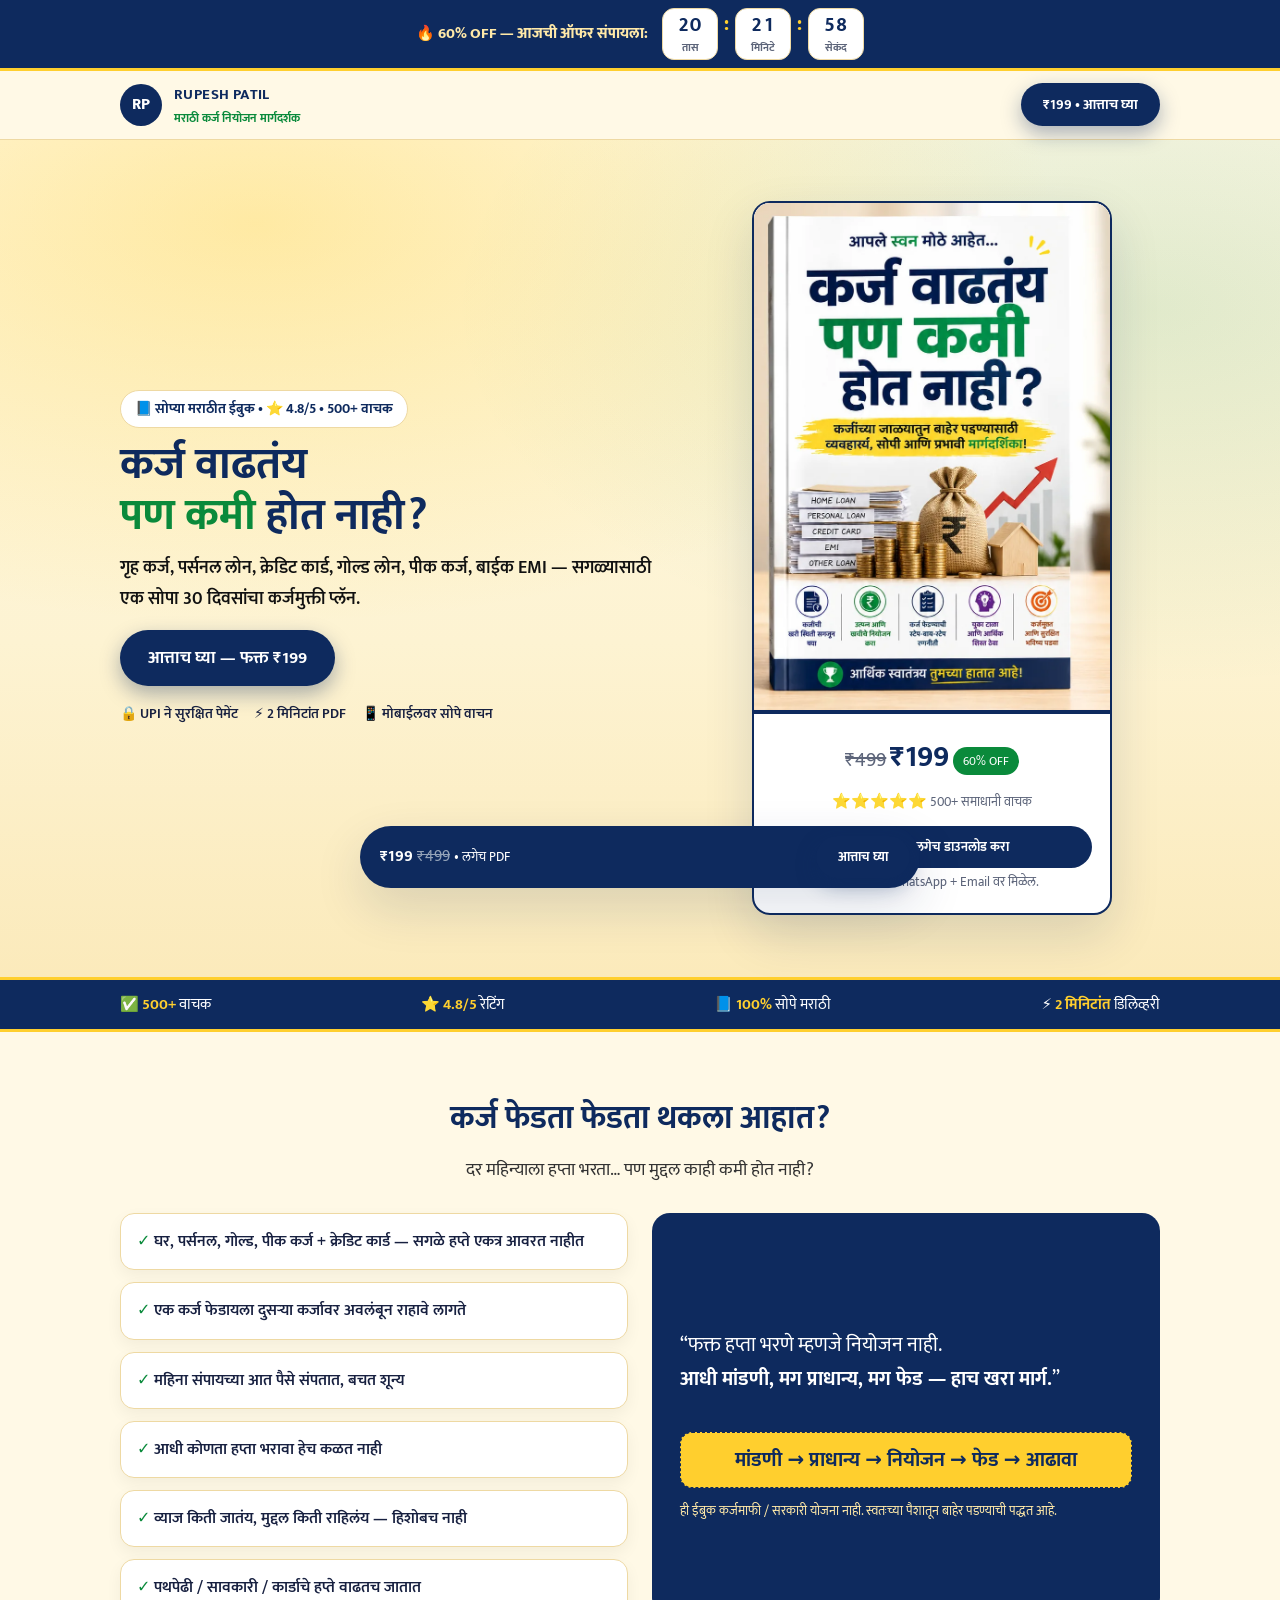
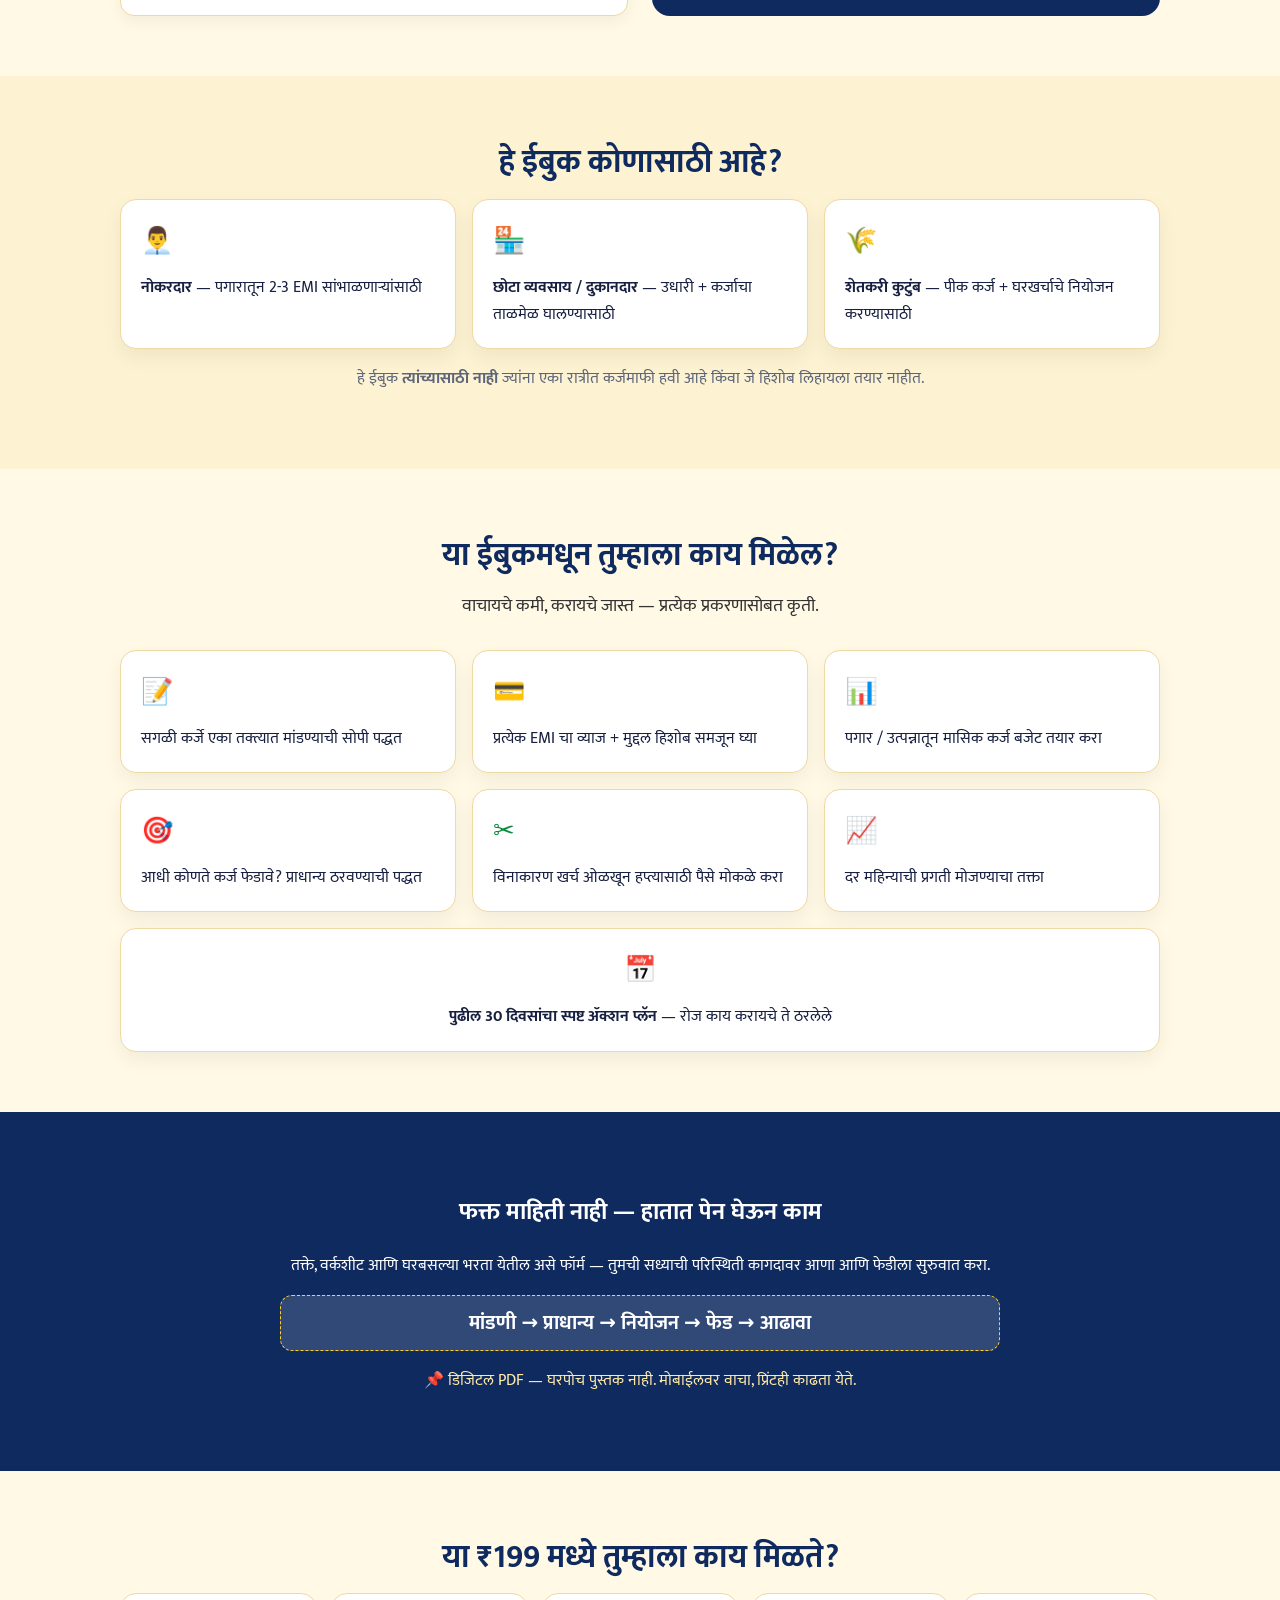
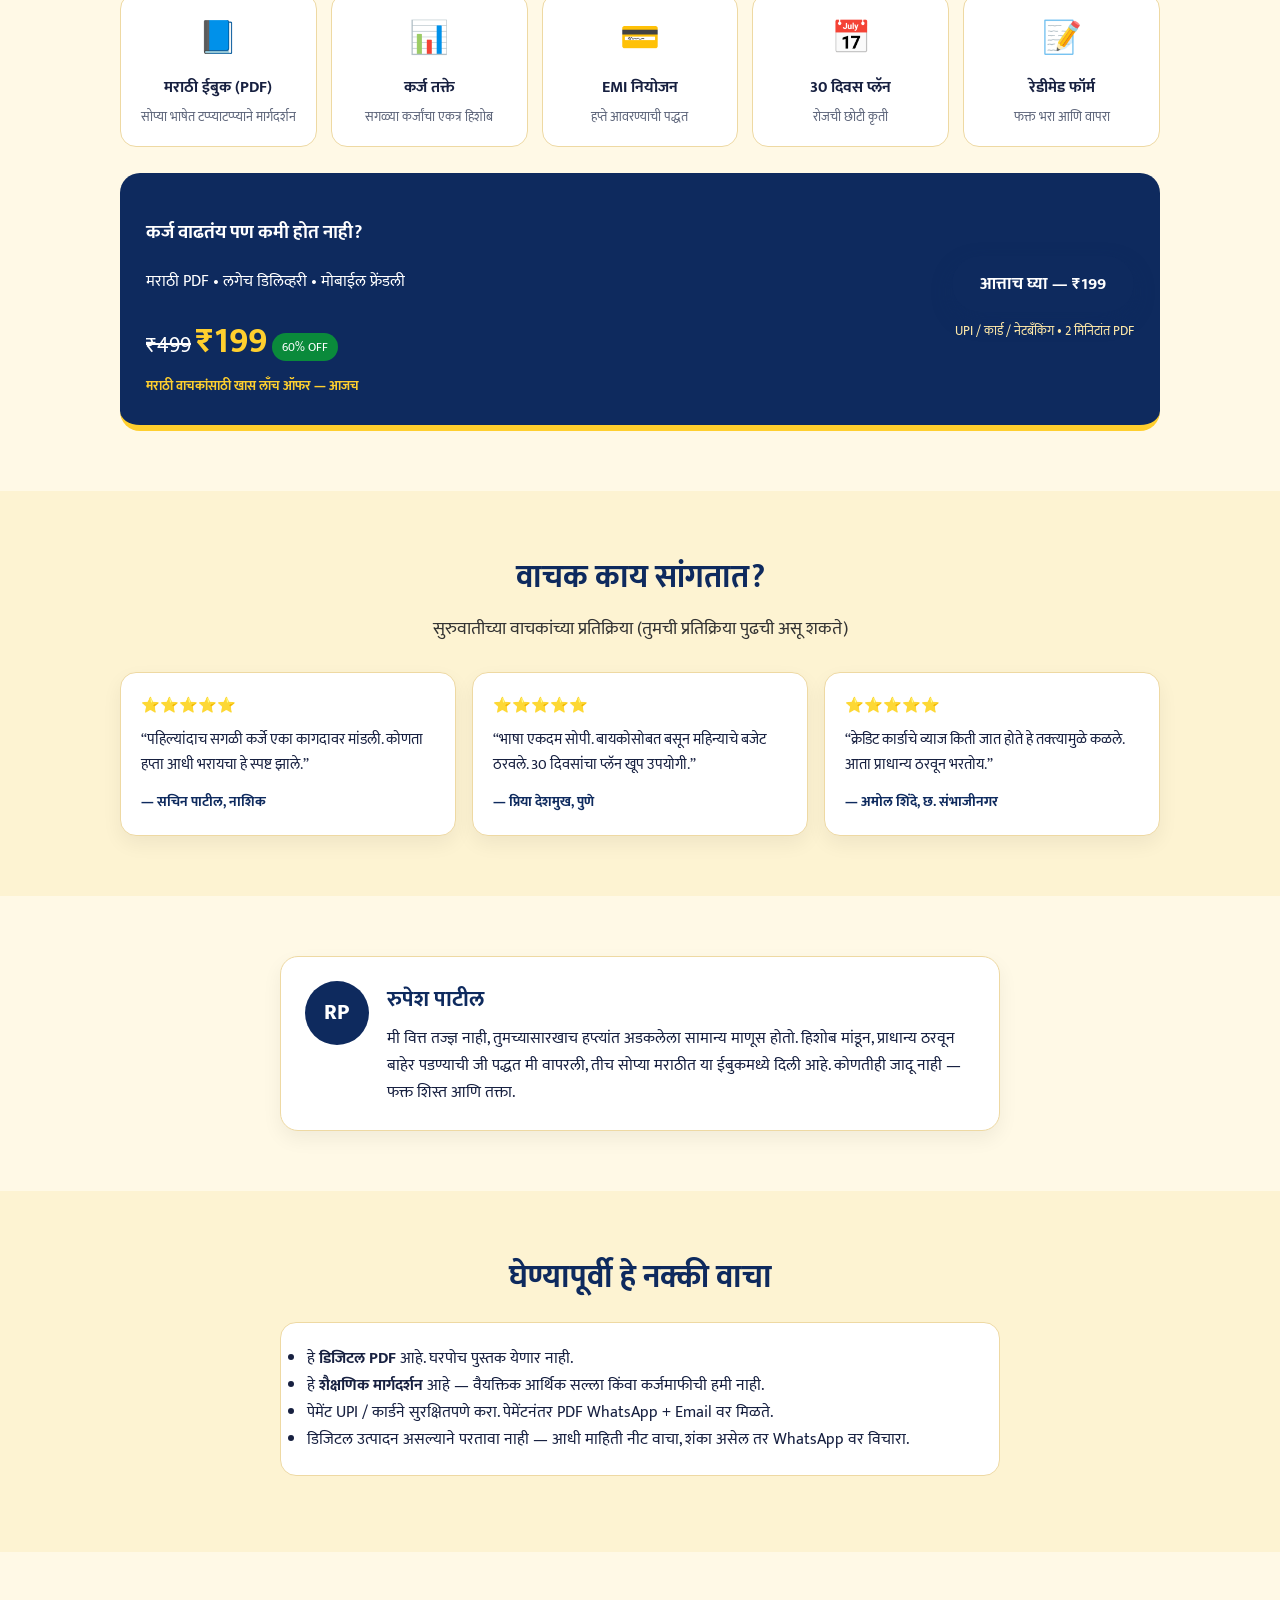
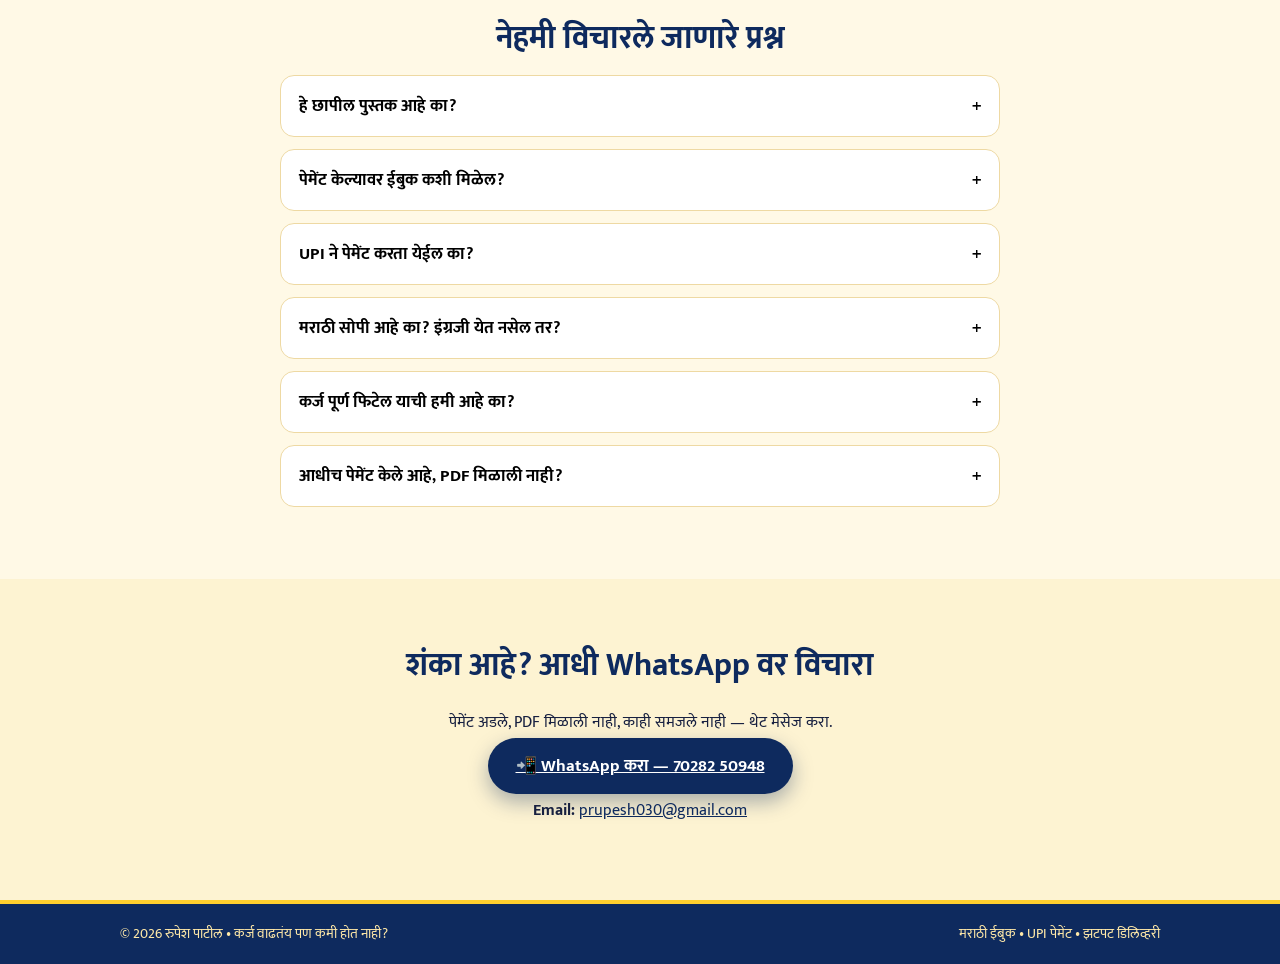
==== loan/index.html @ 29856080 "initial" ====
<!DOCTYPE html>
<html lang="mr">
<head>
  <meta charset="UTF-8" />
  <meta name="viewport" content="width=device-width, initial-scale=1.0" />
  <title>कर्ज वाढतंय पण कमी होत नाही? | मराठी ईबुक ₹199 - रुपेश पाटील</title>
  <meta name="description" content="महाराष्ट्रासाठी सोप्या मराठीत कर्ज नियोजन ईबुक. गृह कर्ज, पर्सनल लोन, क्रेडिट कार्ड, गोल्ड लोन, EMI साठी 30 दिवसांचा ॲक्शन प्लॅन. ₹199 • UPI पेमेंट • 2 मिनिटांत PDF." />
  <meta property="og:title" content="कर्ज वाढतंय पण कमी होत नाही? | मराठी ईबुक ₹199" />
  <meta property="og:description" content="सोपी मराठी मार्गदर्शिका + worksheets + 30 दिवसांचा प्लॅन. UPI ने घ्या, PDF लगेच मिळवा." />
  <meta property="og:type" content="website" />
  <meta property="og:image" content="./book.webp" />
  <link rel="preconnect" href="https://fonts.googleapis.com" />
  <link rel="preconnect" href="https://fonts.gstatic.com" crossorigin />
  <link href="https://fonts.googleapis.com/css2?family=Mukta:wght@400;500;600;700;800&family=Poppins:wght@400;500;600;700&display=swap" rel="stylesheet" />
  <link rel="stylesheet" href="./styles.css" />
</head>
<body>
  <!-- Offer countdown bar -->
  <div class="offer-bar">
    <div class="container offer-bar-inner">
      <span class="offer-text">🔥 60% OFF — आजची ऑफर संपायला:</span>
      <div class="cd" role="timer" aria-live="off" aria-label="ऑफर संपायला बाकी वेळ">
        <div class="cd-box"><strong id="cdH">--</strong><small>तास</small></div>
        <span class="cd-sep">:</span>
        <div class="cd-box"><strong id="cdM">--</strong><small>मिनिटे</small></div>
        <span class="cd-sep">:</span>
        <div class="cd-box"><strong id="cdS">--</strong><small>सेकंद</small></div>
      </div>
    </div>
  </div>

  <!-- Top bar -->
  <div class="topbar">
    <div class="container topbar-inner">
      <div class="brand">
        <span class="avatar">RP</span>
        <div>
          <strong>RUPESH PATIL</strong>
          <small>मराठी कर्ज नियोजन मार्गदर्शक</small>
        </div>
      </div>
      <button class="btn btn-sm btn-gold" data-buy>₹199 • आत्ताच घ्या</button>
    </div>
  </div>

  <!-- Hero -->
  <header class="hero">
    <div class="hero-bg"></div>
    <div class="container hero-grid">
      <div class="hero-copy">
        <span class="pill">📘 सोप्या मराठीत ईबुक • ⭐ 4.8/5 • 500+ वाचक</span>
        <h1>कर्ज वाढतंय<br /><span class="green">पण कमी</span> होत नाही?</h1>
        <p class="lead">गृह कर्ज, पर्सनल लोन, क्रेडिट कार्ड, गोल्ड लोन, पीक कर्ज, बाईक EMI — सगळ्यासाठी एक सोपा 30 दिवसांचा कर्जमुक्ती प्लॅन.</p>
        <div class="hero-cta">
          <button class="btn btn-gold btn-lg" data-buy>आत्ताच घ्या — फक्त ₹199</button>
        </div>
        <div class="trust">
          <span>🔒 UPI ने सुरक्षित पेमेंट</span>
          <span>⚡ 2 मिनिटांत PDF</span>
          <span>📱 मोबाईलवर सोपे वाचन</span>
        </div>
      </div>
      <div class="hero-card">
        <div class="ebook-cover">
          <img src="./book.webp" onerror="this.onerror=null;this.src='./book.png'" alt="कर्ज वाढतंय पण कमी होत नाही? - मराठी ईबुक" width="770" height="1095" fetchpriority="high" />
        </div>
        <div class="hero-card-foot">
          <div class="mini-price"><s>₹499</s> <strong>₹199</strong> <span class="off">60% OFF</span></div>
          <div class="stars">⭐⭐⭐⭐⭐ <small>500+ समाधानी वाचक</small></div>
          <button class="btn btn-dark btn-block" data-buy>UPI ने घ्या • लगेच डाउनलोड करा</button>
          <small>पेमेंटनंतर PDF WhatsApp + Email वर मिळेल.</small>
        </div>
      </div>
    </div>
  </header>

  <!-- Proof strip -->
  <div class="proof-strip">
    <div class="container proof-inner">
      <span>✅ <strong>500+</strong> वाचक</span>
      <span>⭐ <strong>4.8/5</strong> रेटिंग</span>
      <span>📘 <strong>100%</strong> सोपे मराठी</span>
      <span>⚡ <strong>2 मिनिटांत</strong> डिलिव्हरी</span>
    </div>
  </div>

  <!-- Pain -->
  <section class="section" id="problems">
    <div class="container">
      <h2 class="sec-title">कर्ज फेडता फेडता थकला आहात?</h2>
      <p class="sec-sub">दर महिन्याला हप्ता भरता… पण मुद्दल काही कमी होत नाही?</p>
      <div class="grid-2">
        <ul class="check-list pain">
          <li>घर, पर्सनल, गोल्ड, पीक कर्ज + क्रेडिट कार्ड — सगळे हप्ते एकत्र आवरत नाहीत</li>
          <li>एक कर्ज फेडायला दुसऱ्या कर्जावर अवलंबून राहावे लागते</li>
          <li>महिना संपायच्या आत पैसे संपतात, बचत शून्य</li>
          <li>आधी कोणता हप्ता भरावा हेच कळत नाही</li>
          <li>व्याज किती जातंय, मुद्दल किती राहिलंय — हिशोबच नाही</li>
          <li>पथपेढी / सावकारी / कार्डाचे हप्ते वाढतच जातात</li>
        </ul>
        <div class="quote-card">
          <p>“फक्त हप्ता भरणे म्हणजे नियोजन नाही.<br /><strong>आधी मांडणी, मग प्राधान्य, मग फेड — हाच खरा मार्ग.</strong>”</p>
          <div class="flow">मांडणी → प्राधान्य → नियोजन → फेड → आढावा</div>
          <small class="quote-note">ही ईबुक कर्जमाफी / सरकारी योजना नाही. स्वतःच्या पैशातून बाहेर पडण्याची पद्धत आहे.</small>
        </div>
      </div>
    </div>
  </section>

  <!-- For whom -->
  <section class="section alt" id="whom">
    <div class="container">
      <h2 class="sec-title">हे ईबुक कोणासाठी आहे?</h2>
      <div class="cards">
        <div class="card">👨‍💼<p><strong>नोकरदार</strong> — पगारातून 2-3 EMI सांभाळणाऱ्यांसाठी</p></div>
        <div class="card">🏪<p><strong>छोटा व्यवसाय / दुकानदार</strong> — उधारी + कर्जाचा ताळमेळ घालण्यासाठी</p></div>
        <div class="card">🌾<p><strong>शेतकरी कुटुंब</strong> — पीक कर्ज + घरखर्चाचे नियोजन करण्यासाठी</p></div>
      </div>
      <p class="center muted" style="margin-top:16px">हे ईबुक <strong>त्यांच्यासाठी नाही</strong> ज्यांना एका रात्रीत कर्जमाफी हवी आहे किंवा जे हिशोब लिहायला तयार नाहीत.</p>
    </div>
  </section>

  <!-- Learn -->
  <section class="section" id="learn">
    <div class="container">
      <h2 class="sec-title">या ईबुकमधून तुम्हाला काय मिळेल?</h2>
      <p class="sec-sub">वाचायचे कमी, करायचे जास्त — प्रत्येक प्रकरणासोबत कृती.</p>
      <div class="cards">
        <div class="card">📝<p>सगळी कर्जे एका तक्त्यात मांडण्याची सोपी पद्धत</p></div>
        <div class="card">💳<p>प्रत्येक EMI चा व्याज + मुद्दल हिशोब समजून घ्या</p></div>
        <div class="card">📊<p>पगार / उत्पन्नातून मासिक कर्ज बजेट तयार करा</p></div>
        <div class="card">🎯<p>आधी कोणते कर्ज फेडावे? प्राधान्य ठरवण्याची पद्धत</p></div>
        <div class="card">✂️<p>विनाकारण खर्च ओळखून हप्त्यासाठी पैसे मोकळे करा</p></div>
        <div class="card">📈<p>दर महिन्याची प्रगती मोजण्याचा तक्ता</p></div>
        <div class="card wide">📅<p><strong>पुढील 30 दिवसांचा स्पष्ट ॲक्शन प्लॅन</strong> — रोज काय करायचे ते ठरलेले</p></div>
      </div>
    </div>
  </section>

  <!-- Practical -->
  <section class="section dark">
    <div class="container narrow center">
      <h2>फक्त माहिती नाही — हातात पेन घेऊन काम</h2>
      <p>तक्ते, वर्कशीट आणि घरबसल्या भरता येतील असे फॉर्म — तुमची सध्याची परिस्थिती कागदावर आणा आणि फेडीला सुरुवात करा.</p>
      <div class="flow large">मांडणी → प्राधान्य → नियोजन → फेड → आढावा</div>
      <p class="muted-light">📌 डिजिटल PDF — घरपोच पुस्तक नाही. मोबाईलवर वाचा, प्रिंटही काढता येते.</p>
    </div>
  </section>

  <!-- Inside -->
  <section class="section" id="inside">
    <div class="container">
      <h2 class="sec-title">या ₹199 मध्ये तुम्हाला काय मिळते?</h2>
      <div class="inside-grid">
        <div class="inside">📘<h3>मराठी ईबुक (PDF)</h3><p>सोप्या भाषेत टप्प्याटप्प्याने मार्गदर्शन</p></div>
        <div class="inside">📊<h3>कर्ज तक्ते</h3><p>सगळ्या कर्जांचा एकत्र हिशोब</p></div>
        <div class="inside">💳<h3>EMI नियोजन</h3><p>हप्ते आवरण्याची पद्धत</p></div>
        <div class="inside">📅<h3>30 दिवस प्लॅन</h3><p>रोजची छोटी कृती</p></div>
        <div class="inside">📝<h3>रेडीमेड फॉर्म</h3><p>फक्त भरा आणि वापरा</p></div>
      </div>

      <div class="price-box">
        <div>
          <h3>कर्ज वाढतंय पण कमी होत नाही?</h3>
          <p>मराठी PDF • लगेच डिलिव्हरी • मोबाईल फ्रेंडली</p>
          <div class="price"><s>₹499</s> <strong>₹199</strong> <span class="off">60% OFF</span></div>
          <small class="offer-note">मराठी वाचकांसाठी खास लाँच ऑफर — आजच</small>
        </div>
        <div class="price-cta">
          <button class="btn btn-gold btn-lg" data-buy>आत्ताच घ्या — ₹199</button>
          <small>UPI / कार्ड / नेटबँकिंग • 2 मिनिटांत PDF</small>
        </div>
      </div>
    </div>
  </section>

  <!-- Testimonials -->
  <section class="section alt" id="reviews">
    <div class="container">
      <h2 class="sec-title">वाचक काय सांगतात?</h2>
      <p class="sec-sub">सुरुवातीच्या वाचकांच्या प्रतिक्रिया (तुमची प्रतिक्रिया पुढची असू शकते)</p>
      <div class="reviews">
        <div class="review"><div class="r-stars">⭐⭐⭐⭐⭐</div><p>“पहिल्यांदाच सगळी कर्जे एका कागदावर मांडली. कोणता हप्ता आधी भरायचा हे स्पष्ट झाले.”</p><strong>— सचिन पाटील, नाशिक</strong></div>
        <div class="review"><div class="r-stars">⭐⭐⭐⭐⭐</div><p>“भाषा एकदम सोपी. बायकोसोबत बसून महिन्याचे बजेट ठरवले. 30 दिवसांचा प्लॅन खूप उपयोगी.”</p><strong>— प्रिया देशमुख, पुणे</strong></div>
        <div class="review"><div class="r-stars">⭐⭐⭐⭐⭐</div><p>“क्रेडिट कार्डाचे व्याज किती जात होते हे तक्त्यामुळे कळले. आता प्राधान्य ठरवून भरतोय.”</p><strong>— अमोल शिंदे, छ. संभाजीनगर</strong></div>
      </div>
    </div>
  </section>

  <!-- Author -->
  <section class="section" id="author">
    <div class="container narrow">
      <div class="author-box">
        <span class="avatar big">RP</span>
        <div>
          <h3>रुपेश पाटील</h3>
          <p>मी वित्त तज्ज्ञ नाही, तुमच्यासारखाच हप्त्यांत अडकलेला सामान्य माणूस होतो. हिशोब मांडून, प्राधान्य ठरवून बाहेर पडण्याची जी पद्धत मी वापरली, तीच सोप्या मराठीत या ईबुकमध्ये दिली आहे. कोणतीही जादू नाही — फक्त शिस्त आणि तक्ता.</p>
        </div>
      </div>
    </div>
  </section>

  <!-- Disclaimer -->
  <section class="section alt" id="note">
    <div class="container narrow">
      <h2 class="sec-title">घेण्यापूर्वी हे नक्की वाचा</h2>
      <ul class="note-list">
        <li>हे <strong>डिजिटल PDF</strong> आहे. घरपोच पुस्तक येणार नाही.</li>
        <li>हे <strong>शैक्षणिक मार्गदर्शन</strong> आहे — वैयक्तिक आर्थिक सल्ला किंवा कर्जमाफीची हमी नाही.</li>
        <li>पेमेंट UPI / कार्डने सुरक्षितपणे करा. पेमेंटनंतर PDF WhatsApp + Email वर मिळते.</li>
        <li>डिजिटल उत्पादन असल्याने परतावा नाही — आधी माहिती नीट वाचा, शंका असेल तर WhatsApp वर विचारा.</li>
      </ul>
    </div>
  </section>

  <!-- FAQ -->
  <section class="section" id="faq">
    <div class="container narrow">
      <h2 class="sec-title">नेहमी विचारले जाणारे प्रश्न</h2>
      <div class="faq">
        <button class="faq-q">हे छापील पुस्तक आहे का?<span>+</span></button>
        <div class="faq-a">नाही. हे मोबाईलवर वाचता येणारे PDF आहे. हवे तर झेरॉक्स / प्रिंट काढू शकता.</div>
      </div>
      <div class="faq">
        <button class="faq-q">पेमेंट केल्यावर ईबुक कशी मिळेल?<span>+</span></button>
        <div class="faq-a">पेमेंटनंतर 2 मिनिटांत डाउनलोड लिंक मिळते + PDF WhatsApp आणि Email वर पाठवली जाते.</div>
      </div>
      <div class="faq">
        <button class="faq-q">UPI ने पेमेंट करता येईल का?<span>+</span></button>
        <div class="faq-a">हो. Google Pay / PhonePe / Paytm UPI, कार्ड आणि नेटबँकिंग सगळे चालते.</div>
      </div>
      <div class="faq">
        <button class="faq-q">मराठी सोपी आहे का? इंग्रजी येत नसेल तर?<span>+</span></button>
        <div class="faq-a">हो, पूर्ण सोप्या मराठीत आहे. फक्त EMI, बजेट असे रोजचे शब्द इंग्रजीत ठेवले आहेत.</div>
      </div>
      <div class="faq">
        <button class="faq-q">कर्ज पूर्ण फिटेल याची हमी आहे का?<span>+</span></button>
        <div class="faq-a">नाही. ही नियोजनाची पद्धत आहे. सातत्याने कृती केली तर हप्ते आवरणे सोपे होते — पण जादूची हमी नाही.</div>
      </div>
      <div class="faq">
        <button class="faq-q">आधीच पेमेंट केले आहे, PDF मिळाली नाही?<span>+</span></button>
        <div class="faq-a">WhatsApp वर पेमेंट स्क्रीनशॉट पाठवा — 917028250948. लगेच PDF पाठवतो.</div>
      </div>
    </div>
  </section>

  <!-- Contact -->
  <section class="section alt" id="contact">
    <div class="container narrow center">
      <h2 class="sec-title">शंका आहे? आधी WhatsApp वर विचारा</h2>
      <p>पेमेंट अडले, PDF मिळाली नाही, काही समजले नाही — थेट मेसेज करा.</p>
      <p><a class="btn btn-gold btn-lg" href="https://wa.me/917028250948?text=%E0%A4%A8%E0%A4%AE%E0%A4%B8%E0%A5%8D%E0%A4%95%E0%A4%BE%E0%A4%B0%2C%20%E0%A4%AE%E0%A4%B2%E0%A4%BE%20%E0%A4%AE%E0%A4%BE%E0%A4%B9%E0%A4%BF%E0%A4%A4%E0%A5%80%20%E0%A4%B9%E0%A4%B5%E0%A5%80%20%E0%A4%86%E0%A4%B9%E0%A5%87" target="_blank" rel="noopener">📲 WhatsApp करा — 70282 50948</a></p>
      <p><strong>Email:</strong> <a href="mailto:prupesh030@gmail.com">prupesh030@gmail.com</a></p>
    </div>
  </section>

  <footer class="footer">
    <div class="container foot-inner">
      <span>© <span id="year"></span> रुपेश पाटील • कर्ज वाढतंय पण कमी होत नाही?</span>
      <span class="muted-light">मराठी ईबुक • UPI पेमेंट • झटपट डिलिव्हरी</span>
    </div>
  </footer>

  <!-- Sticky bar -->
  <div class="sticky-bar show" id="stickyBar">
    <div><strong>₹199</strong> <s>₹499</s> <small>• लगेच PDF</small></div>
    <button class="btn btn-gold" data-buy>आत्ताच घ्या</button>
  </div>

  <!-- Order modal -->
  <div class="modal-backdrop" id="modal" aria-hidden="true">
    <div class="modal" role="dialog" aria-modal="true" aria-labelledby="modalTitle">
      <button class="modal-close" id="modalClose" aria-label="Close">✕</button>
      <div id="modalStep1">
        <h3 id="modalTitle">₹199 • ईबुक ऑर्डर करा</h3>
        <p class="muted">नाव + WhatsApp नंबर द्या — पेमेंट लिंक आणि PDF त्याच नंबरवर मिळेल.</p>
        <div class="modal-product">
          <span>📘</span>
          <div><strong>कर्ज वाढतंय पण कमी होत नाही?</strong><br /><small>मराठी PDF • 30 दिवस प्लॅन • ₹199 (₹499 ऐवजी)</small></div>
        </div>
        <form id="orderForm">
          <label>तुमचे नाव<input type="text" id="fName" placeholder="उदा. सचिन पाटील" required /></label>
          <label>WhatsApp नंबर<input type="tel" id="fContact" inputmode="numeric" pattern="[0-9+ ]{10,15}" placeholder="98XXXXXXXX" required /></label>
          <button class="btn btn-gold btn-block" type="submit" id="payBtn">पुढे जा — पेमेंट करा ₹199</button>
        </form>
        <small class="muted">🔒 सुरक्षित पेमेंट • UPI / कार्ड चालते • PDF 2 मिनिटांत</small>
      </div>
      <div id="modalStep2" hidden>
        <div class="success">✓</div>
        <h3>धन्यवाद <span id="sName">मित्र</span>!</h3>
        <p>ऑर्डर नोंद झाली. खालच्या बटणावरून WhatsApp वर पेमेंट पूर्ण करा — PDF लगेच मिळेल.</p>
        <code id="orderId">ORD-0000</code>
        <p><a class="btn btn-gold btn-block" id="waPay" href="https://wa.me/917028250948" target="_blank" rel="noopener">WhatsApp वर पेमेंट करा</a></p>
        <button class="btn btn-dark btn-block" id="doneBtn">बंद करा</button>
      </div>
    </div>
  </div>

  <script src="./app.js"></script>
</body>
</html>
---- loan/styles.css ----
:root{
  --navy:#0e2a5e; --navy2:#15387c; --gold:#0e2a5e; --gold2:#15387c;
  --yellow:#ffcf2e; --highlight:#ffcf2e;
  --green:#0a8a3b; --green2:#0e9f46;
  --bg:#fdf3d2; --cream:#fff9e6; --card:#ffffff; --text:#172040;
  --muted:#5d657a; --border:#eed9a3; --radius:18px;
  --shadow:0 20px 50px rgba(14,42,94,.14);
}
*{box-sizing:border-box}
html{scroll-behavior:smooth}
body{margin:0;font-family:'Mukta','Poppins',system-ui,sans-serif;color:var(--text);background:var(--cream);line-height:1.7}
.container{max-width:1080px;margin:0 auto;padding:0 20px}
.narrow{max-width:760px}
.center{text-align:center}
.muted{color:var(--muted)}
a{color:var(--navy)}

/* Topbar - light cream like reference image */
.topbar{position:sticky;top:0;z-index:40;background:rgba(255,249,230,.96);backdrop-filter:blur(8px);color:var(--navy);border-bottom:1px solid var(--border)}
.topbar-inner{display:flex;align-items:center;justify-content:space-between;padding:10px 20px}
.brand{display:flex;gap:12px;align-items:center}
.avatar{width:42px;height:42px;border-radius:50%;background:var(--navy);color:#fff;display:grid;place-items:center;font-weight:800}
.brand small{display:block;color:var(--green);font-size:12px;font-weight:700}
.brand strong{font-size:15px;letter-spacing:.4px;color:var(--navy)}

/* Buttons */
.btn{border:0;border-radius:999px;padding:10px 22px;font-weight:700;font-family:inherit;cursor:pointer;transition:.2s}
.btn-sm{font-size:14px}
.btn-lg{font-size:17px;padding:14px 28px}
.btn-block{width:100%}
.btn-gold{background:var(--navy);color:#fff;box-shadow:0 8px 20px rgba(14,42,94,.35)}
.btn-gold:hover{transform:translateY(-1px);background:var(--navy2)}
.btn-ghost{background:#fff;color:var(--navy);border:2px solid var(--navy)}
.btn-dark{background:var(--navy);color:#fff}
.btn:focus-visible,.faq-q:focus-visible,.modal-close:focus-visible{outline:3px solid #2563eb;outline-offset:2px}

/* Hero - cream theme like reference image, fits single viewport */
.hero{position:relative;color:var(--navy);overflow:hidden;background:linear-gradient(180deg,#fff9e6 0%,#fdf3d2 60%,#fbeabb 100%);padding:24px 0;min-height:calc(100svh - 63px);display:flex;align-items:center}
.hero-bg{position:absolute;inset:0;background:radial-gradient(800px 400px at 20% 10%,rgba(255,207,46,.35),transparent),radial-gradient(700px 380px at 90% 20%,rgba(10,138,59,.12),transparent)}
.hero-grid{position:relative;display:grid;grid-template-columns:1.1fr .9fr;gap:28px;align-items:center;width:100%}
.pill{display:inline-block;background:#fff;border:1px solid var(--border);color:var(--navy);padding:6px 14px;border-radius:999px;font-size:14px;font-weight:700}
/* Offer countdown bar — navy/yellow theme */
.offer-bar{position:sticky;top:0;z-index:50;background:var(--navy);color:#fff;border-bottom:3px solid var(--yellow)}
.offer-bar-inner{display:flex;align-items:center;justify-content:center;gap:14px;padding:8px 20px;flex-wrap:wrap}
.offer-text{font-weight:800;font-size:15px;color:#ffe9a8}
.cd{display:flex;align-items:flex-start;gap:6px}
.cd-box{background:#fff;color:var(--navy);border:1px solid var(--border);border-radius:12px;min-width:56px;padding:4px 8px 3px;text-align:center;line-height:1.2}
.cd-box strong{display:block;font-size:20px;font-variant-numeric:tabular-nums;letter-spacing:1px}
.cd-box small{font-size:11px;font-weight:700;color:var(--muted)}
.cd-sep{color:var(--yellow);font-weight:800;font-size:20px;line-height:1.6}
.hero h1{font-size:44px;line-height:1.15;margin:12px 0;color:var(--navy)}
.hero h1 .green{color:var(--green)}
.lead{font-size:18px;color:#111;font-weight:600;margin:0 0 8px}
.hero-cta{display:flex;gap:12px;flex-wrap:wrap;margin:16px 0}
.trust{display:flex;gap:16px;flex-wrap:wrap;color:var(--text);font-size:14px;font-weight:600}

/* eBook card - cropped book image, fits viewport */
.hero-card{background:#fff;color:var(--text);border-radius:var(--radius);overflow:hidden;box-shadow:var(--shadow);border:2px solid var(--navy);max-width:360px;width:100%;justify-self:center}
.ebook-cover{background:#fff;padding:0;text-align:center;position:relative;border-bottom:4px solid var(--navy);overflow:hidden}
.ebook-cover img{width:100%;height:auto;max-height:62svh;object-fit:contain;display:block;margin:0 auto}
.cover-badge{position:absolute;top:14px;left:14px;background:var(--yellow);color:var(--navy);font-size:11px;font-weight:800;padding:4px 10px;border-radius:999px;letter-spacing:1px}
.cover-emoji{font-size:56px}
.ebook-cover h2{margin:8px 0;font-size:30px;line-height:1.3;color:var(--navy)}
.ebook-cover p{color:var(--green);font-weight:700}
.cover-author{margin-top:12px;font-weight:800;letter-spacing:2px;font-size:13px;color:var(--navy)}
.cover-price{margin-top:8px;font-size:22px}.cover-price s{color:#92400e}.cover-price strong{color:var(--navy);font-size:30px}
.hero-card-foot{padding:18px;text-align:center}
.hero-card-foot small{color:var(--muted)}

/* Sections - cream / white alternating like reference */
.section{padding:60px 0;background:var(--cream)}
.section.alt{background:var(--bg)}
.section.dark{background:var(--navy);color:#fff}
.sec-title{font-size:32px;margin:0 0 8px;text-align:center;color:var(--navy)}
.section.dark .sec-title{color:#fff}
.sec-sub{text-align:center;color:#333;font-size:18px;margin:0 0 28px}
.section.dark .sec-sub{color:#ffe9a8}
.grid-2{display:grid;grid-template-columns:1fr 1fr;gap:24px}
.check-list{list-style:none;margin:0;padding:0;display:grid;gap:12px}
.check-list li{background:var(--card);border:1px solid var(--border);border-radius:14px;padding:14px 16px;box-shadow:0 6px 16px rgba(0,0,0,.05);color:var(--text);font-weight:600}
.check-list li::before{content:"✓ ";color:var(--green);font-weight:800}
.pain li::before{content:"✓ ";color:var(--green);font-weight:800}
.quote-card{background:var(--navy);color:#fff;border-radius:var(--radius);padding:28px;display:flex;flex-direction:column;justify-content:center;font-size:20px}
.flow{margin-top:16px;background:var(--yellow);border:1px dashed var(--navy);color:var(--navy);padding:10px 14px;border-radius:12px;font-weight:700;text-align:center}
.flow.large{font-size:20px;background:rgba(255,255,255,.15);color:#fff;border-color:var(--yellow)}
/* Proof strip */
.proof-strip{background:var(--navy);color:#fff;border-top:3px solid var(--yellow);border-bottom:3px solid var(--yellow)}
.proof-inner{display:flex;gap:18px;justify-content:space-between;flex-wrap:wrap;padding:12px 20px;font-size:15px}
.proof-inner strong{color:var(--yellow)}

/* Reviews */
.reviews{display:grid;grid-template-columns:repeat(3,1fr);gap:16px}
.review{background:#fff;border:1px solid var(--border);border-radius:16px;padding:20px;box-shadow:0 8px 20px rgba(0,0,0,.06)}
.r-stars{font-size:15px;margin-bottom:8px}
.review p{font-size:15px;margin:0 0 10px}
.review strong{color:var(--navy);font-size:14px}

/* Author */
.author-box{display:flex;gap:18px;align-items:flex-start;background:#fff;border:1px solid var(--border);border-radius:18px;padding:24px;box-shadow:0 8px 20px rgba(0,0,0,.06)}
.avatar.big{width:64px;height:64px;font-size:22px;flex-shrink:0}
.author-box h3{margin:0 0 6px;color:var(--navy);font-size:22px}
.author-box p{margin:0;color:var(--text)}

.mini-price{font-size:20px;margin-bottom:6px}.mini-price s{color:var(--muted)}.mini-price strong{font-size:30px;color:var(--navy)}
.stars{margin-bottom:12px;font-size:15px}.stars small{color:var(--muted)}
.price-cta{display:grid;gap:8px;justify-items:end;text-align:right}
.price-cta small{color:#ffe9a8}
.offer-note{color:var(--yellow);font-weight:700}
.quote-note{display:block;margin-top:12px;font-size:13px;color:#ffe9a8}
.muted-light{color:#ffe9a8}
.modal-product small{color:var(--muted)}
#waPay{display:inline-block;text-decoration:none;text-align:center;margin:12px 0}

/* Cards */
.cards{display:grid;grid-template-columns:repeat(3,1fr);gap:16px}
.card{background:var(--card);border:1px solid var(--border);border-radius:16px;padding:20px;font-size:26px;color:var(--green);box-shadow:0 8px 20px rgba(0,0,0,.06)}
.card p{font-size:16px;margin:10px 0 0;color:var(--text)}
.card.wide{grid-column:span 3;text-align:center}
.inside-grid{display:grid;grid-template-columns:repeat(5,1fr);gap:14px}
.inside{background:#fff;border:1px solid var(--border);border-radius:16px;padding:18px;text-align:center;font-size:32px}
.inside h3{font-size:16px;margin:8px 0 4px}.inside p{font-size:13px;color:var(--muted);margin:0}
.price-box{margin-top:26px;background:var(--navy);color:#fff;border-radius:20px;padding:26px;display:flex;align-items:center;justify-content:space-between;gap:18px;flex-wrap:wrap;border-bottom:6px solid var(--yellow)}
.price{font-size:22px}.price strong{font-size:36px;color:var(--yellow)}
.off{background:var(--green);color:#fff;font-size:12px;padding:4px 10px;border-radius:999px;vertical-align:middle}
.note-list{background:#fff;border:1px solid var(--border);border-radius:16px;padding:22px 26px}

/* FAQ */
.faq{border:1px solid var(--border);border-radius:14px;margin-bottom:12px;overflow:hidden;background:#fff}
.faq-q{width:100%;background:none;border:0;padding:16px 18px;font-size:17px;font-weight:700;font-family:inherit;display:flex;justify-content:space-between;cursor:pointer}
.faq-a{max-height:0;overflow:hidden;transition:max-height .25s ease;padding:0 18px;color:var(--muted)}
.faq.open .faq-a{max-height:200px;padding-bottom:16px}

/* Footer */
.footer{background:var(--navy);color:#ffe9a8;padding:18px 0;font-size:14px;border-top:4px solid var(--yellow)}
.foot-inner{display:flex;justify-content:space-between;gap:10px;flex-wrap:wrap}

/* Sticky */
.sticky-bar{position:fixed;bottom:12px;left:50%;transform:translateX(-50%) translateY(120px);background:var(--navy);color:#fff;border-radius:999px;padding:10px 10px 10px 20px;display:flex;gap:16px;align-items:center;box-shadow:var(--shadow);transition:.3s;z-index:45;width:min(94vw,560px);justify-content:space-between}
.sticky-bar.show{transform:translateX(-50%) translateY(0)}
.sticky-bar s{color:#94a3b8}

/* Modal */
.modal-backdrop{position:fixed;inset:0;background:rgba(2,6,23,.65);display:grid;place-items:center;padding:16px;opacity:0;pointer-events:none;transition:.25s;z-index:60}
.modal-backdrop.open{opacity:1;pointer-events:auto}
.modal{background:#fff;border-radius:20px;max-width:440px;width:100%;padding:26px;position:relative;transform:translateY(12px)}
.modal-backdrop.open .modal{transform:none}
.modal-close{position:absolute;top:12px;right:12px;border:0;background:#f1f5f9;border-radius:50%;width:32px;height:32px;cursor:pointer}
.modal-product{display:flex;gap:12px;background:var(--bg);border:1px solid var(--border);border-radius:14px;padding:12px;margin:14px 0}
.modal form label{display:grid;gap:6px;margin-bottom:12px;font-weight:600}
.modal input{padding:12px 14px;border-radius:12px;border:1.5px solid #e5e7eb;font-family:inherit;font-size:15px}
.success{width:64px;height:64px;border-radius:50%;background:var(--green);color:#fff;display:grid;place-items:center;font-size:30px;margin:0 auto}

@media(max-width:900px){
  .offer-bar-inner{gap:8px;padding:6px 12px}
  .offer-text{font-size:13px}
  .cd-box{min-width:48px}
  .cd-box strong{font-size:17px}
  .hero{min-height:auto;padding:28px 0}
  .hero-grid,.grid-2{grid-template-columns:1fr}
  .hero h1{font-size:34px}
  .hero-card{max-width:420px;margin:0 auto}
  .ebook-cover img{max-height:58svh}
  .cards{grid-template-columns:1fr}
  .reviews{grid-template-columns:1fr}
  .author-box{flex-direction:column}
  .price-cta{justify-items:stretch;text-align:center}
  .proof-inner{justify-content:center;text-align:center}
  .card.wide{grid-column:span 1}
  .inside-grid{grid-template-columns:repeat(2,1fr)}
  .section{padding:44px 0}
}
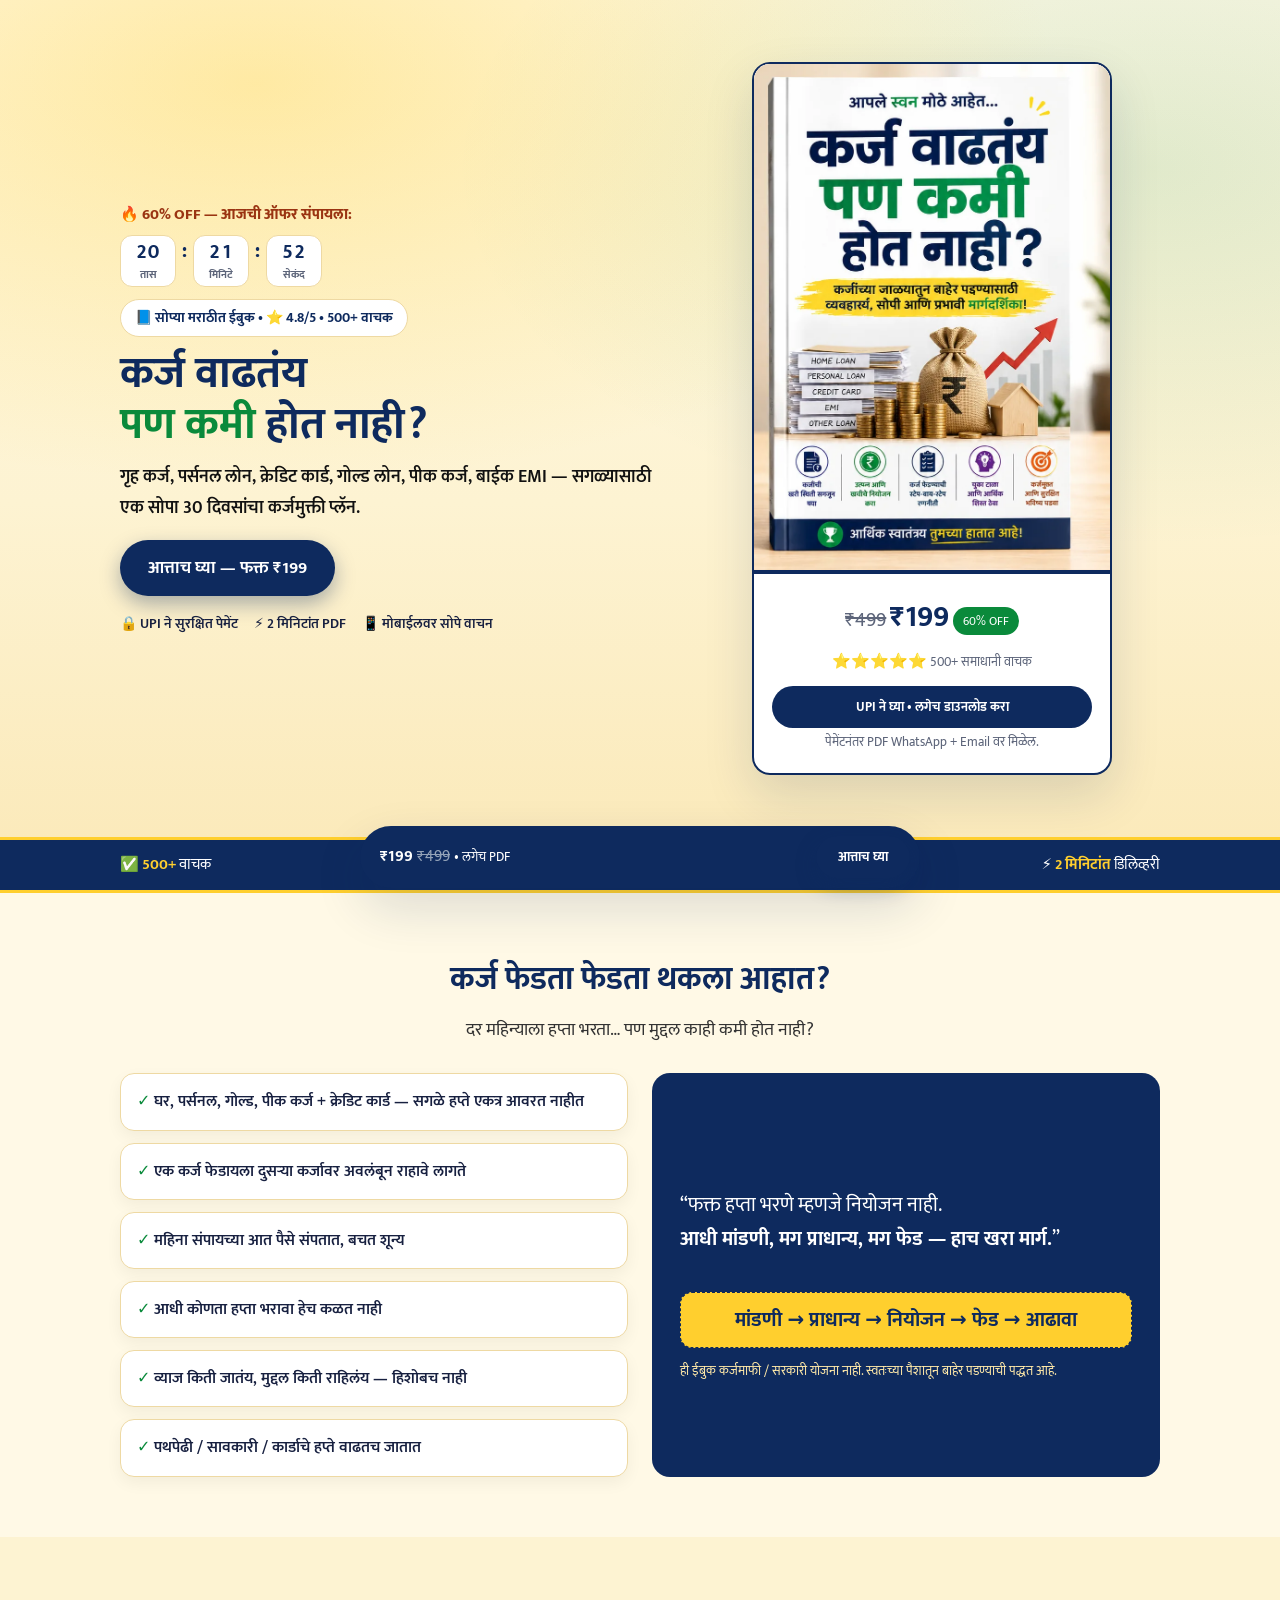
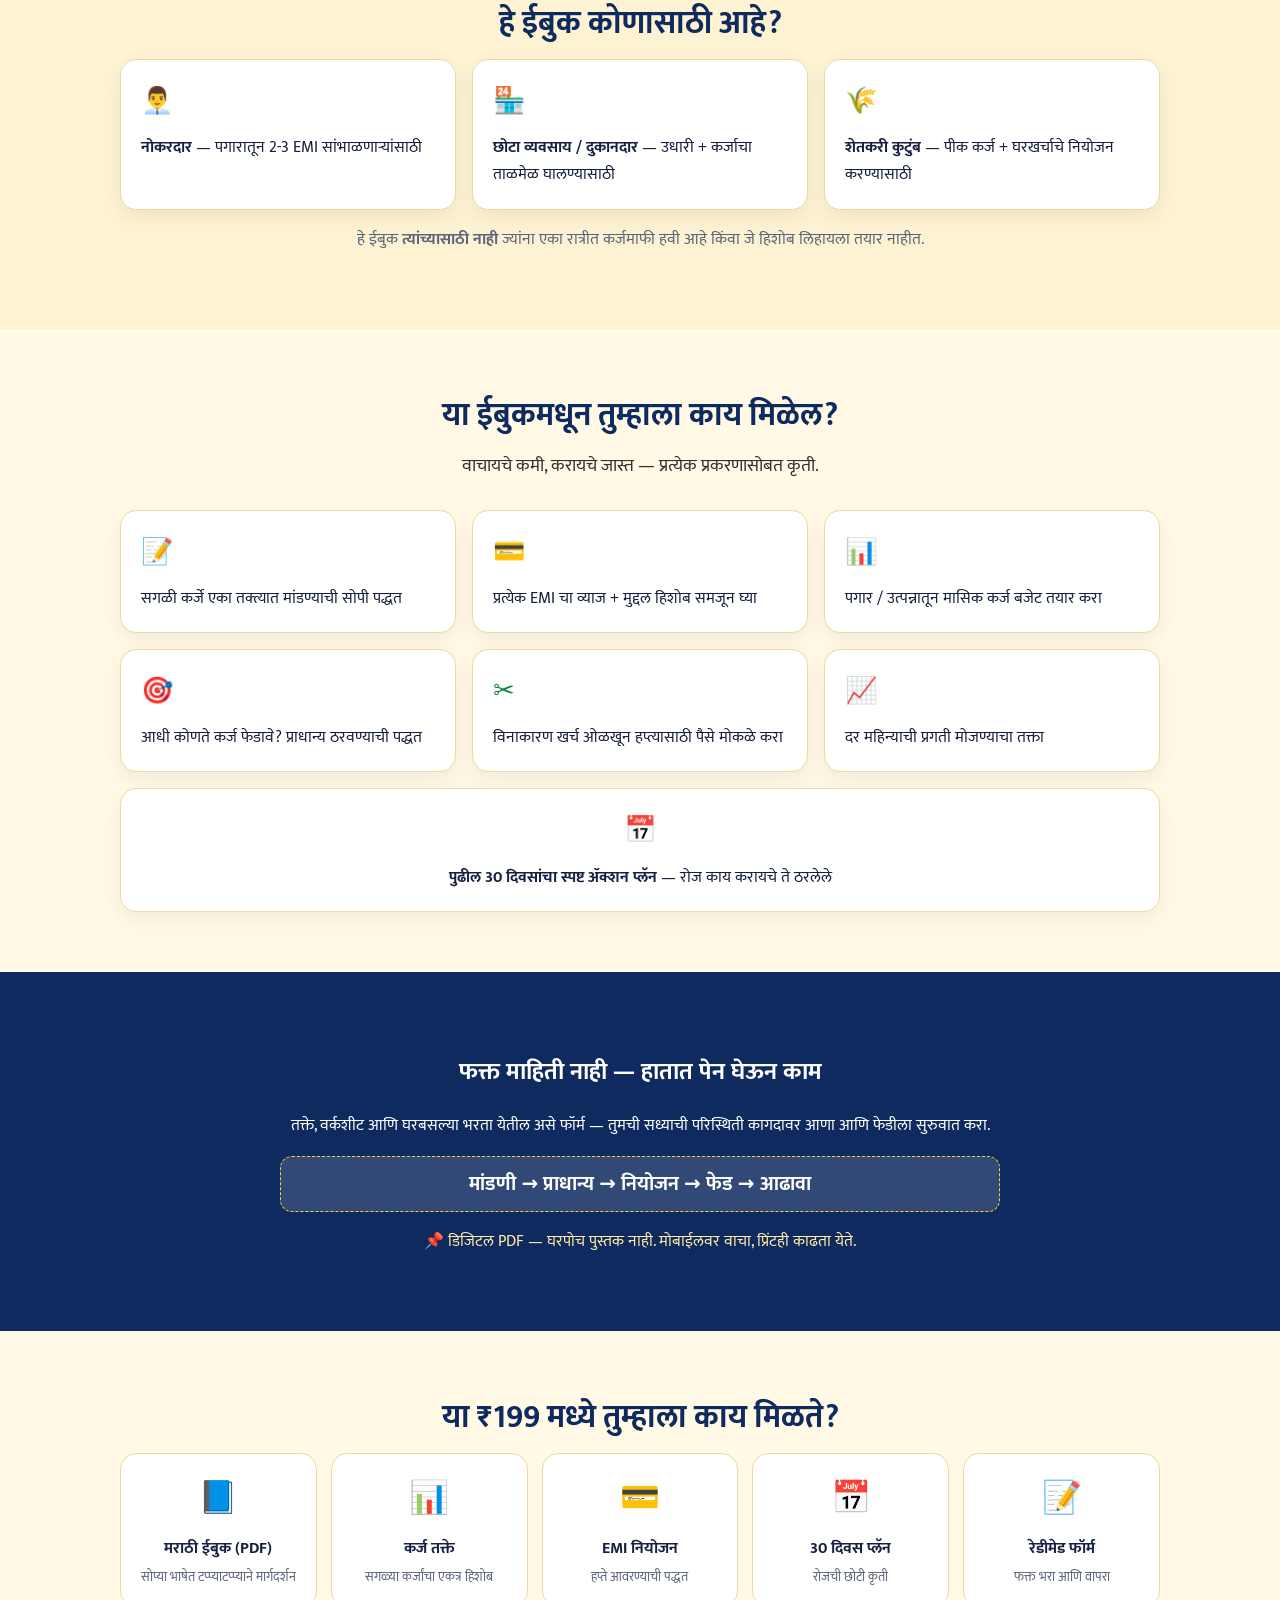
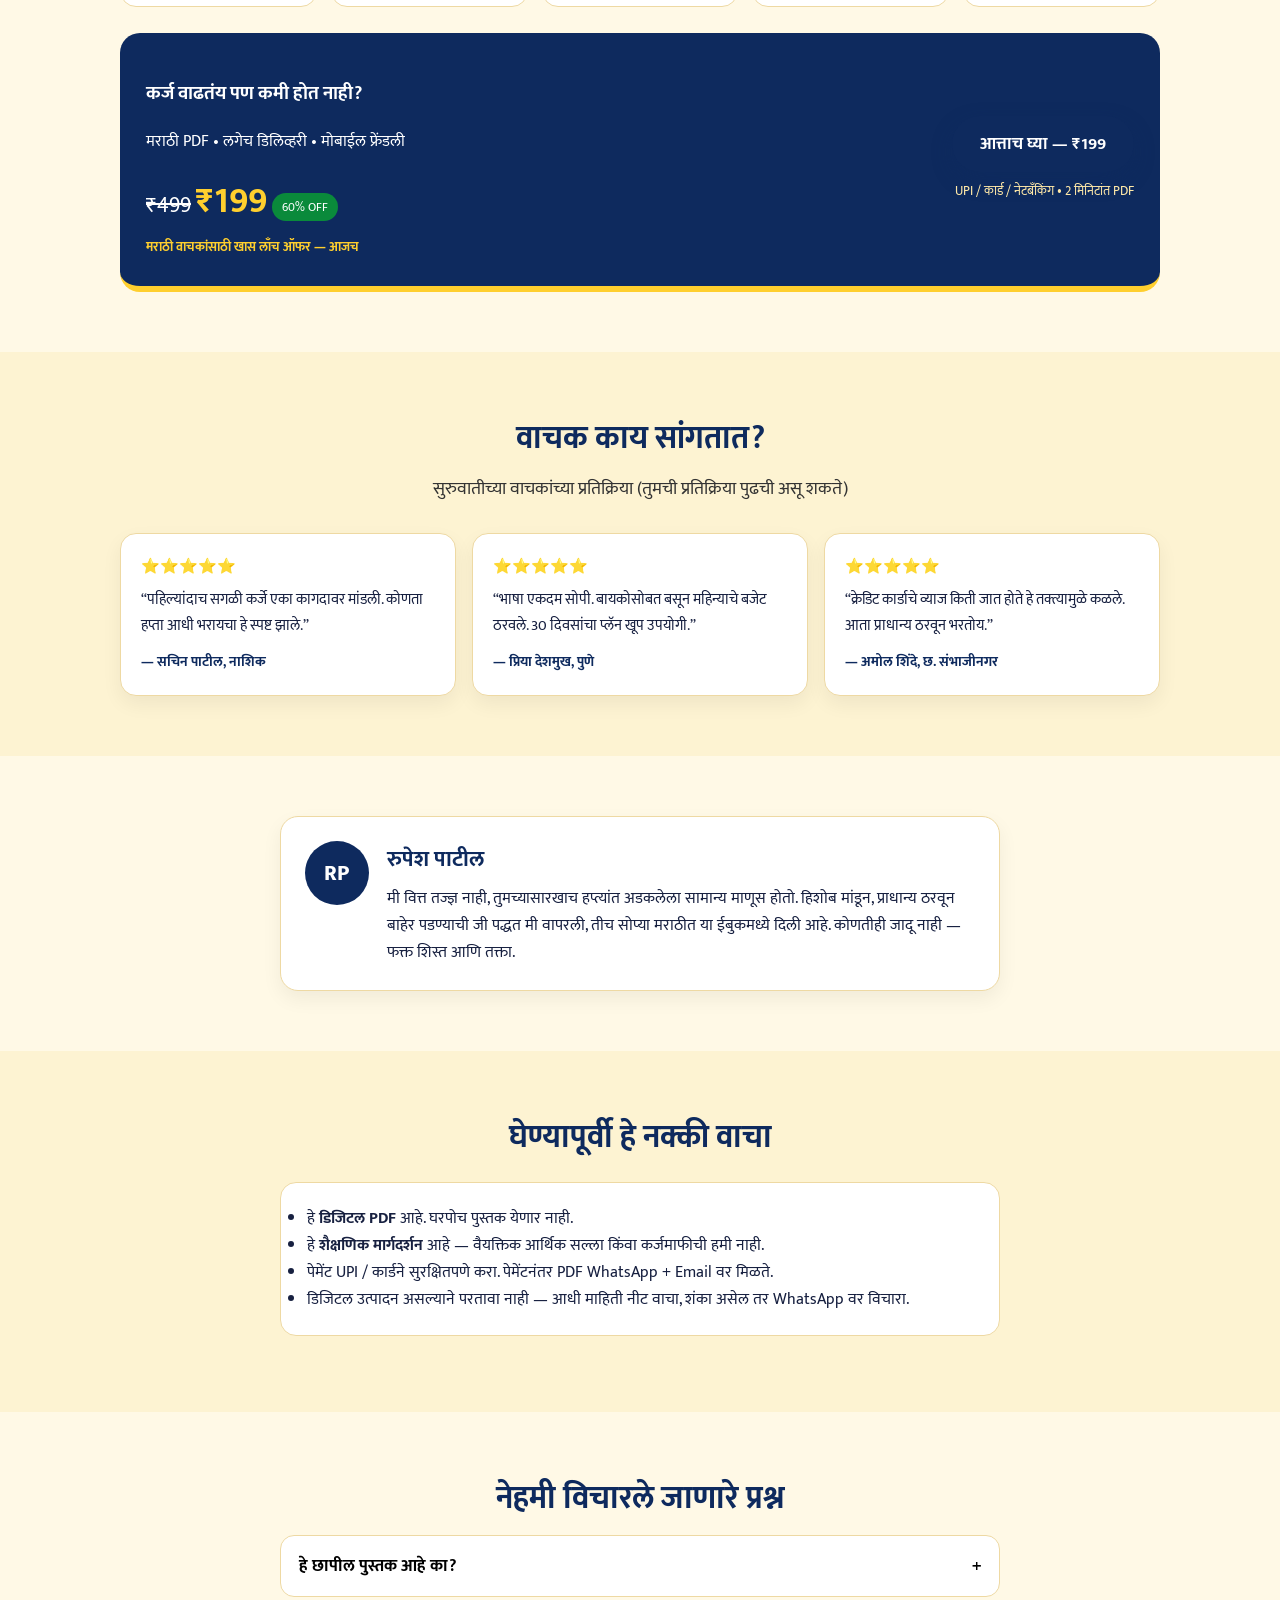
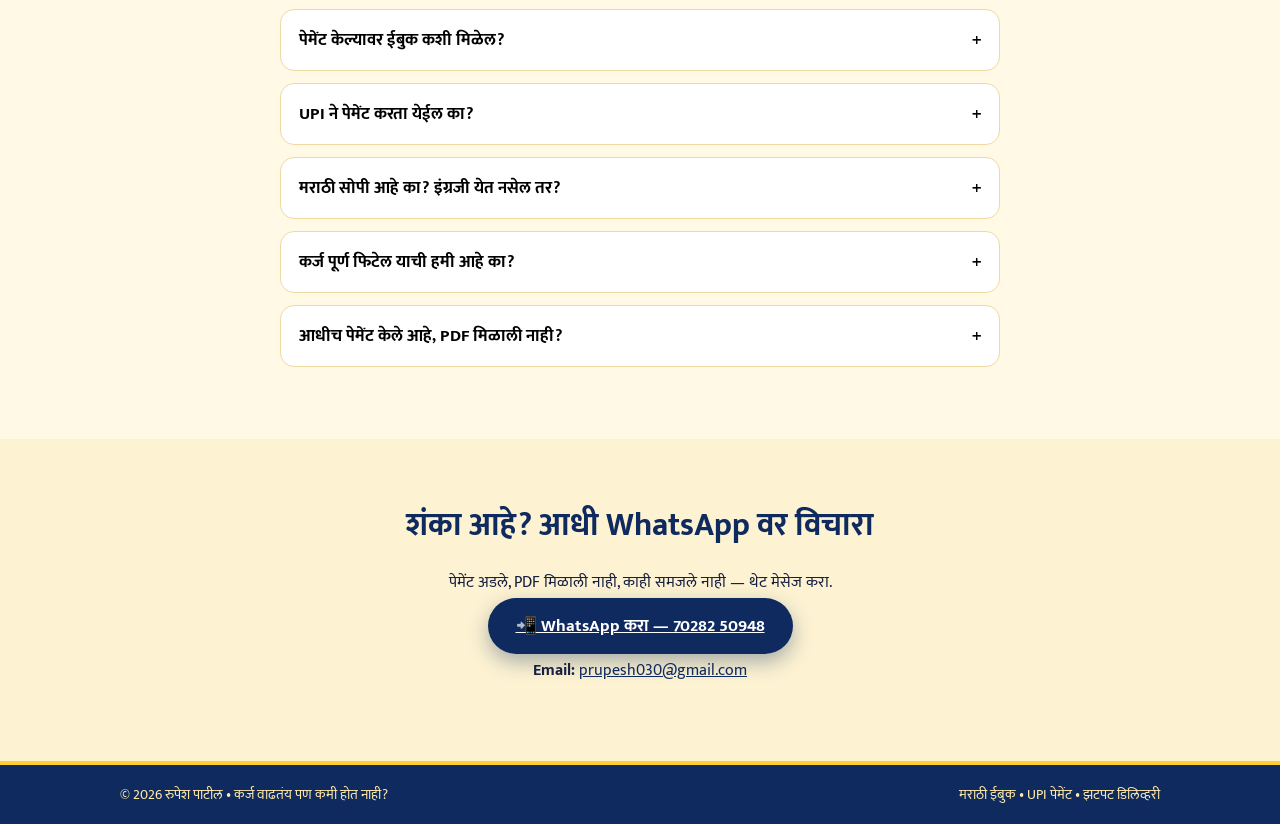
==== commit 86c7c046: "Move countdown into hero above pill, remove topbar profile strip" ====
--- a/loan/index.html
+++ b/loan/index.html
@@ -15,39 +15,21 @@
   <link rel="stylesheet" href="./styles.css" />
 </head>
 <body>
-  <!-- Offer countdown bar -->
-  <div class="offer-bar">
-    <div class="container offer-bar-inner">
-      <span class="offer-text">🔥 60% OFF — आजची ऑफर संपायला:</span>
-      <div class="cd" role="timer" aria-live="off" aria-label="ऑफर संपायला बाकी वेळ">
-        <div class="cd-box"><strong id="cdH">--</strong><small>तास</small></div>
-        <span class="cd-sep">:</span>
-        <div class="cd-box"><strong id="cdM">--</strong><small>मिनिटे</small></div>
-        <span class="cd-sep">:</span>
-        <div class="cd-box"><strong id="cdS">--</strong><small>सेकंद</small></div>
-      </div>
-    </div>
-  </div>
-
-  <!-- Top bar -->
-  <div class="topbar">
-    <div class="container topbar-inner">
-      <div class="brand">
-        <span class="avatar">RP</span>
-        <div>
-          <strong>RUPESH PATIL</strong>
-          <small>मराठी कर्ज नियोजन मार्गदर्शक</small>
-        </div>
-      </div>
-      <button class="btn btn-sm btn-gold" data-buy>₹199 • आत्ताच घ्या</button>
-    </div>
-  </div>
-
   <!-- Hero -->
   <header class="hero">
     <div class="hero-bg"></div>
     <div class="container hero-grid">
       <div class="hero-copy">
+        <div class="hero-timer">
+          <span class="offer-text">🔥 60% OFF — आजची ऑफर संपायला:</span>
+          <div class="cd" role="timer" aria-live="off" aria-label="ऑफर संपायला बाकी वेळ">
+            <div class="cd-box"><strong id="cdH">--</strong><small>तास</small></div>
+            <span class="cd-sep">:</span>
+            <div class="cd-box"><strong id="cdM">--</strong><small>मिनिटे</small></div>
+            <span class="cd-sep">:</span>
+            <div class="cd-box"><strong id="cdS">--</strong><small>सेकंद</small></div>
+          </div>
+        </div>
         <span class="pill">📘 सोप्या मराठीत ईबुक • ⭐ 4.8/5 • 500+ वाचक</span>
         <h1>कर्ज वाढतंय<br /><span class="green">पण कमी</span> होत नाही?</h1>
         <p class="lead">गृह कर्ज, पर्सनल लोन, क्रेडिट कार्ड, गोल्ड लोन, पीक कर्ज, बाईक EMI — सगळ्यासाठी एक सोपा 30 दिवसांचा कर्जमुक्ती प्लॅन.</p>
--- a/loan/styles.css
+++ b/loan/styles.css
@@ -39,15 +39,14 @@
 .hero-bg{position:absolute;inset:0;background:radial-gradient(800px 400px at 20% 10%,rgba(255,207,46,.35),transparent),radial-gradient(700px 380px at 90% 20%,rgba(10,138,59,.12),transparent)}
 .hero-grid{position:relative;display:grid;grid-template-columns:1.1fr .9fr;gap:28px;align-items:center;width:100%}
 .pill{display:inline-block;background:#fff;border:1px solid var(--border);color:var(--navy);padding:6px 14px;border-radius:999px;font-size:14px;font-weight:700}
-/* Offer countdown bar — navy/yellow theme */
-.offer-bar{position:sticky;top:0;z-index:50;background:var(--navy);color:#fff;border-bottom:3px solid var(--yellow)}
-.offer-bar-inner{display:flex;align-items:center;justify-content:center;gap:14px;padding:8px 20px;flex-wrap:wrap}
-.offer-text{font-weight:800;font-size:15px;color:#ffe9a8}
+/* Hero countdown — navy/yellow theme, above pill */
+.hero-timer{margin-bottom:12px}
+.hero-timer .offer-text{display:block;font-weight:800;font-size:15px;color:#9a3412;margin-bottom:8px}
 .cd{display:flex;align-items:flex-start;gap:6px}
 .cd-box{background:#fff;color:var(--navy);border:1px solid var(--border);border-radius:12px;min-width:56px;padding:4px 8px 3px;text-align:center;line-height:1.2}
 .cd-box strong{display:block;font-size:20px;font-variant-numeric:tabular-nums;letter-spacing:1px}
 .cd-box small{font-size:11px;font-weight:700;color:var(--muted)}
-.cd-sep{color:var(--yellow);font-weight:800;font-size:20px;line-height:1.6}
+.cd-sep{color:var(--navy);font-weight:800;font-size:20px;line-height:1.6}
 .hero h1{font-size:44px;line-height:1.15;margin:12px 0;color:var(--navy)}
 .hero h1 .green{color:var(--green)}
 .lead{font-size:18px;color:#111;font-weight:600;margin:0 0 8px}
@@ -151,8 +150,7 @@
 .success{width:64px;height:64px;border-radius:50%;background:var(--green);color:#fff;display:grid;place-items:center;font-size:30px;margin:0 auto}
 
 @media(max-width:900px){
-  .offer-bar-inner{gap:8px;padding:6px 12px}
-  .offer-text{font-size:13px}
+  .hero-timer .offer-text{font-size:13px}
   .cd-box{min-width:48px}
   .cd-box strong{font-size:17px}
   .hero{min-height:auto;padding:28px 0}
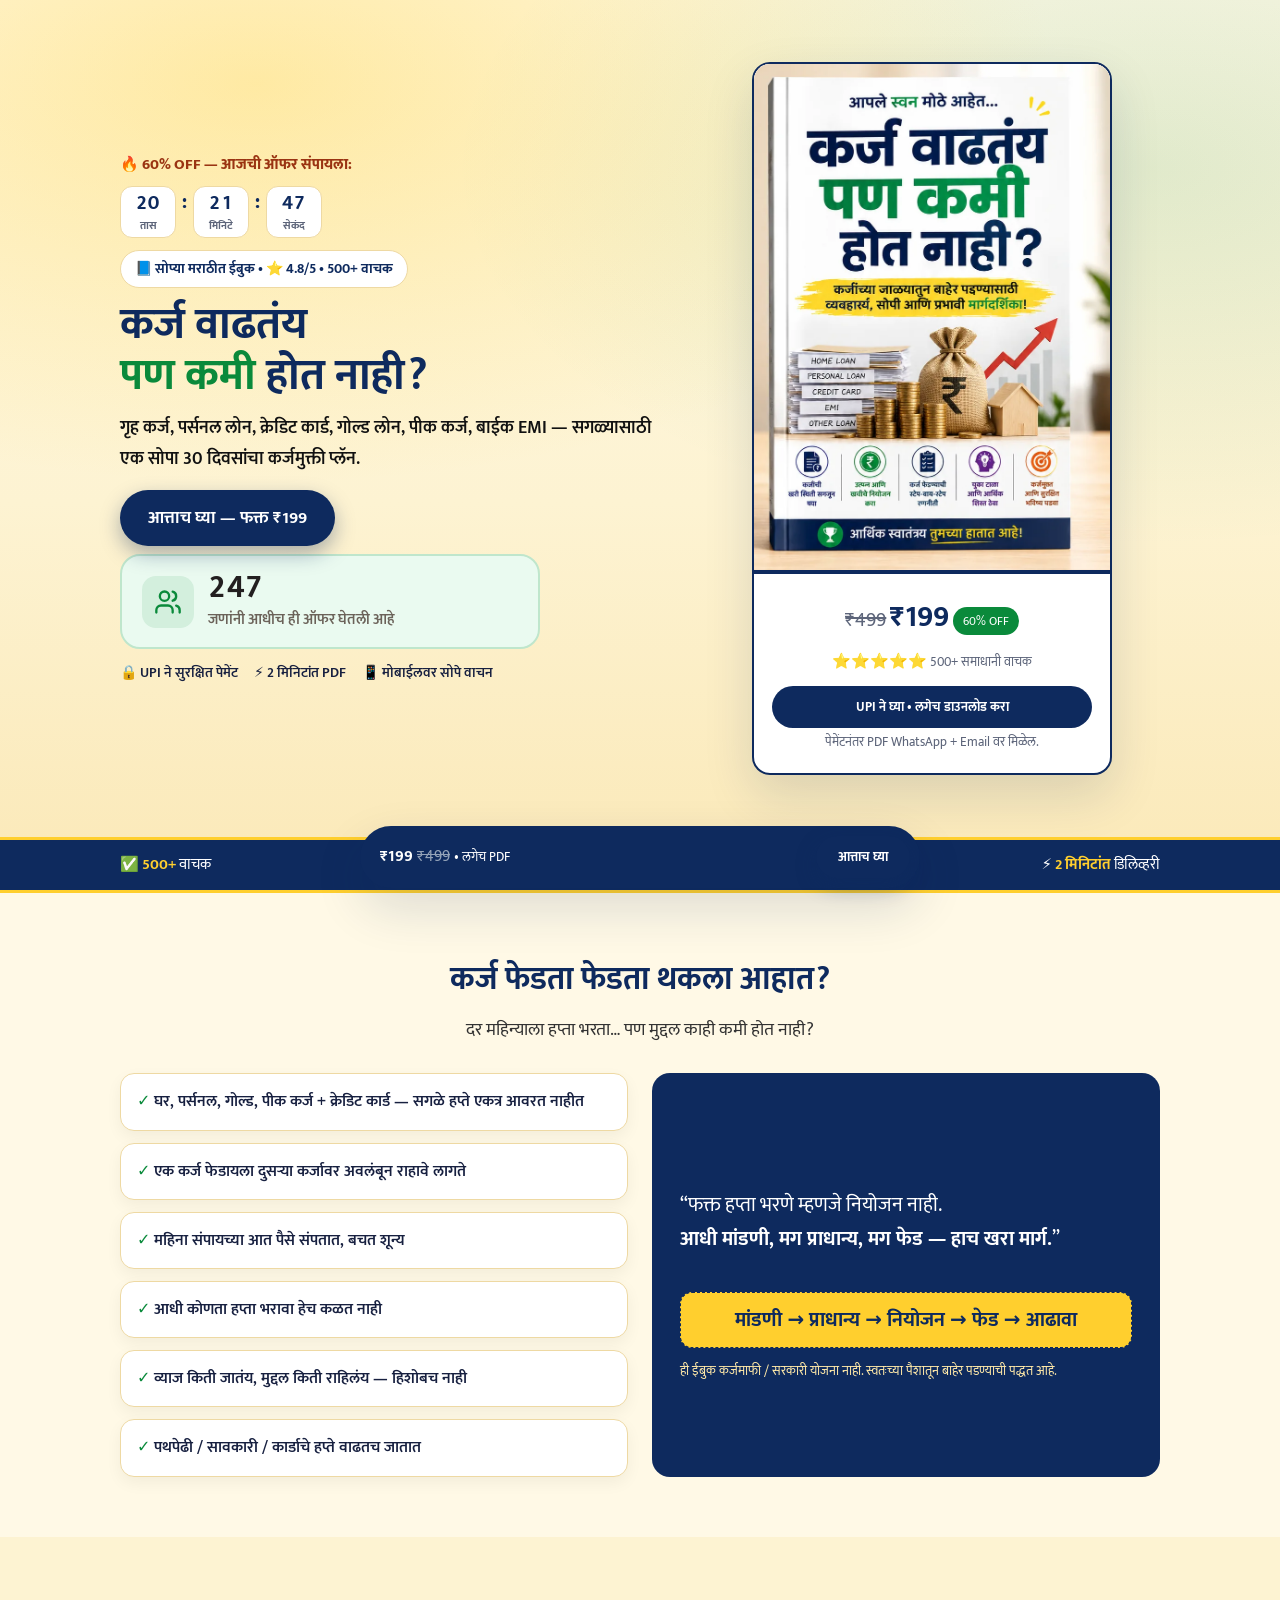
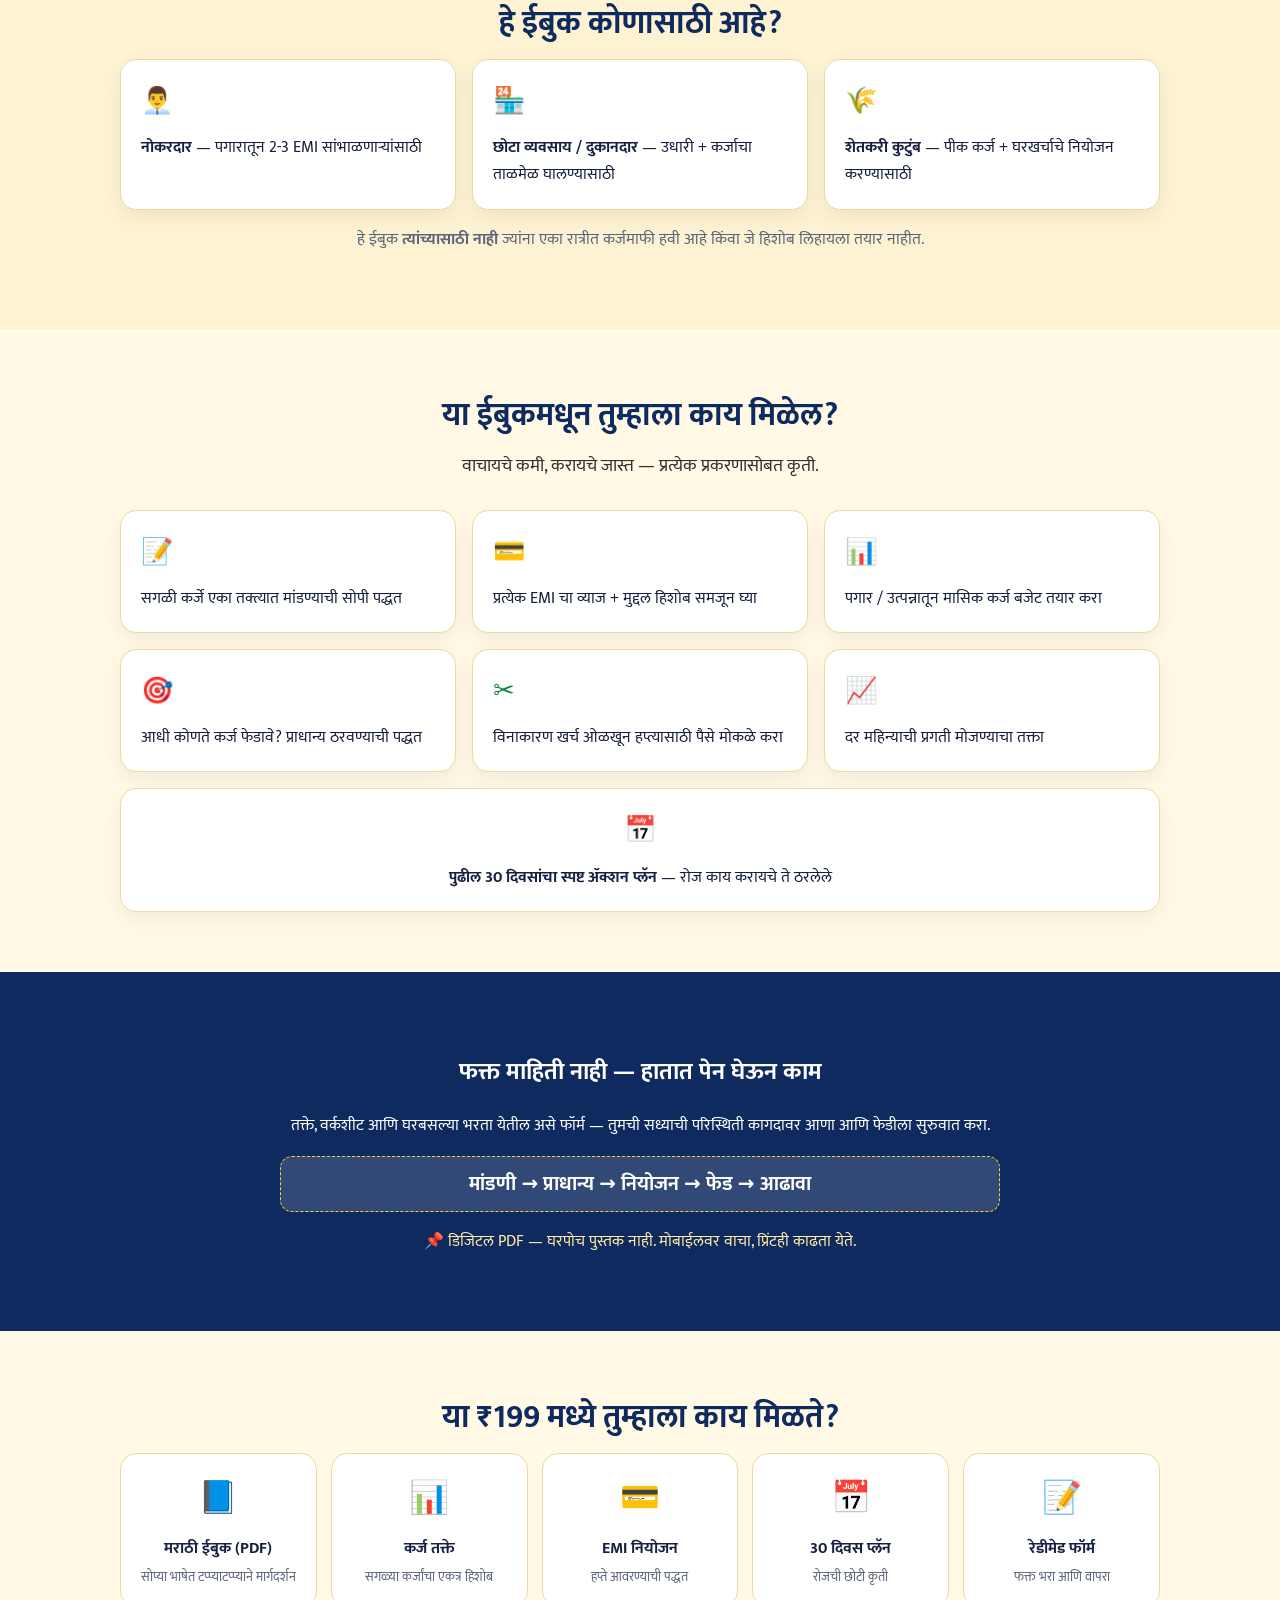
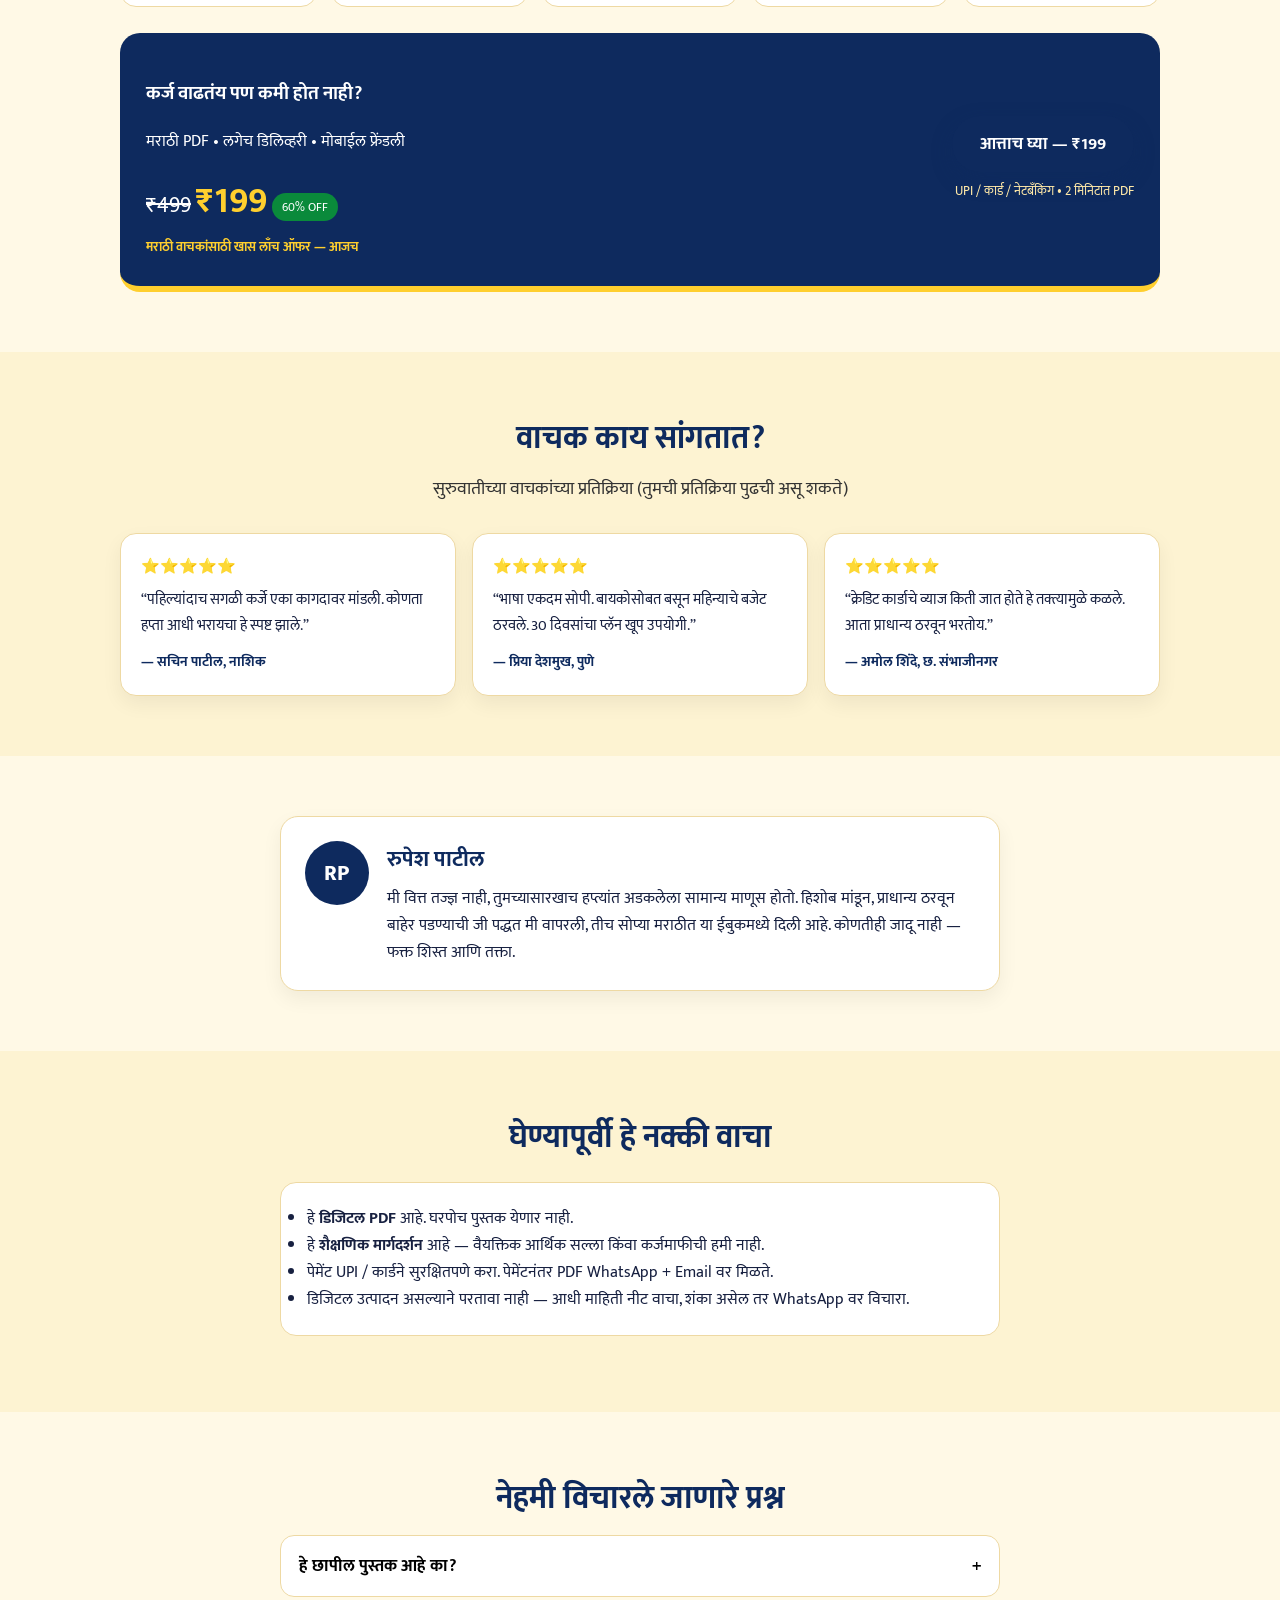
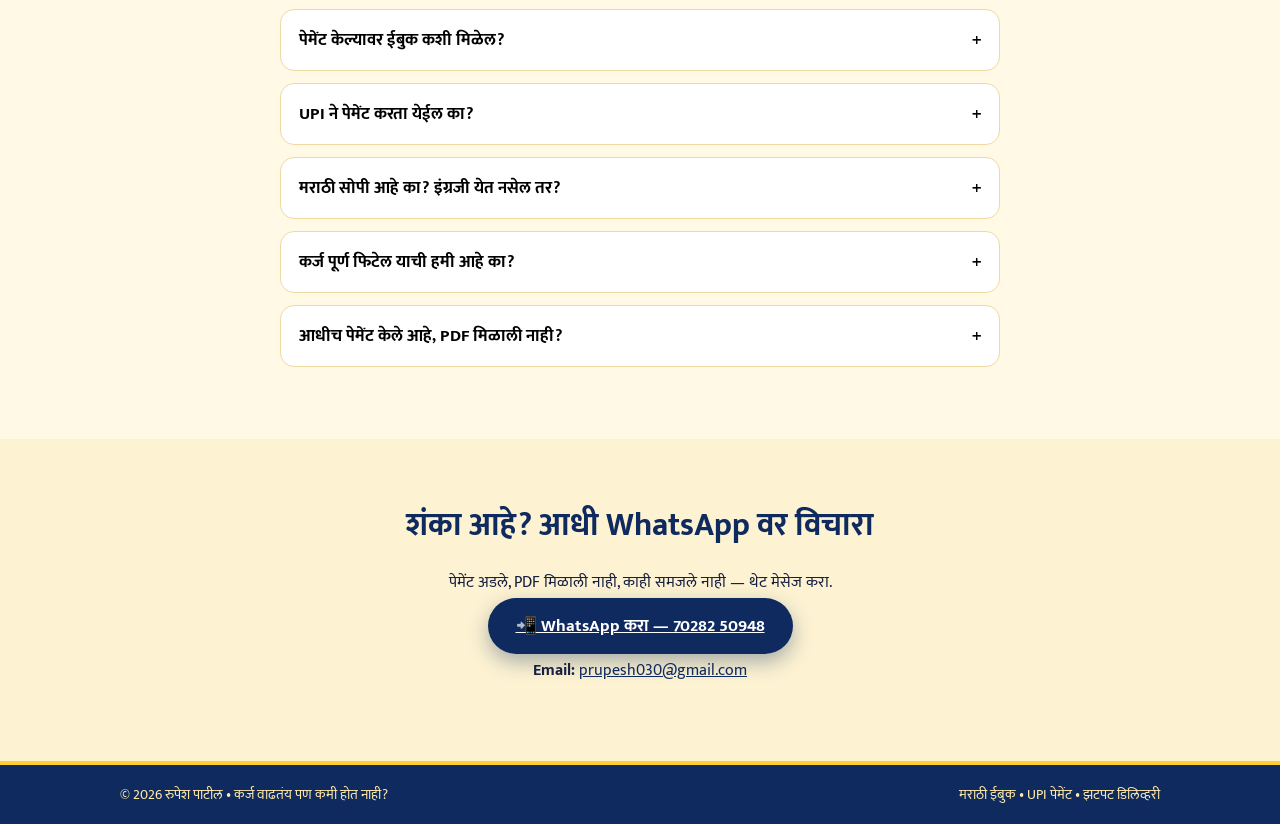
==== commit 2e7d4306: "Switch payment to Cashfree form, add thank-you page with download" ====
--- a/loan/index.html
+++ b/loan/index.html
@@ -15,6 +15,20 @@
   <link rel="stylesheet" href="./styles.css" />
 </head>
 <body>
+  <!-- Mobile sticky timer header (mobile only) -->
+  <div class="offer-bar">
+    <div class="container offer-bar-inner">
+      <span class="offer-text">🔥 60% OFF — आजची ऑफर संपायला:</span>
+      <div class="cd" role="timer" aria-live="off" aria-label="ऑफर संपायला बाकी वेळ">
+        <div class="cd-box"><strong id="cdHm">--</strong><small>तास</small></div>
+        <span class="cd-sep">:</span>
+        <div class="cd-box"><strong id="cdMm">--</strong><small>मिनिटे</small></div>
+        <span class="cd-sep">:</span>
+        <div class="cd-box"><strong id="cdSm">--</strong><small>सेकंद</small></div>
+      </div>
+    </div>
+  </div>
+
   <!-- Hero -->
   <header class="hero">
     <div class="hero-bg"></div>
@@ -35,6 +49,15 @@
         <p class="lead">गृह कर्ज, पर्सनल लोन, क्रेडिट कार्ड, गोल्ड लोन, पीक कर्ज, बाईक EMI — सगळ्यासाठी एक सोपा 30 दिवसांचा कर्जमुक्ती प्लॅन.</p>
         <div class="hero-cta">
           <button class="btn btn-gold btn-lg" data-buy>आत्ताच घ्या — फक्त ₹199</button>
+        </div>
+        <div class="buy-card">
+          <span class="buy-icon" aria-hidden="true">
+            <svg width="28" height="28" viewBox="0 0 24 24" fill="none" stroke="currentColor" stroke-width="2" stroke-linecap="round" stroke-linejoin="round"><path d="M16 21v-2a4 4 0 0 0-4-4H6a4 4 0 0 0-4 4v2"/><circle cx="9" cy="7" r="4"/><path d="M22 21v-2a4 4 0 0 0-3-3.87"/><path d="M16 3.13a4 4 0 0 1 0 7.75"/></svg>
+          </span>
+          <div>
+            <strong id="buyCount">0</strong>
+            <small>जणांनी आधीच ही ऑफर घेतली आहे</small>
+          </div>
         </div>
         <div class="trust">
           <span>🔒 UPI ने सुरक्षित पेमेंट</span>
@@ -253,27 +276,15 @@
   <div class="modal-backdrop" id="modal" aria-hidden="true">
     <div class="modal" role="dialog" aria-modal="true" aria-labelledby="modalTitle">
       <button class="modal-close" id="modalClose" aria-label="Close">✕</button>
-      <div id="modalStep1">
-        <h3 id="modalTitle">₹199 • ईबुक ऑर्डर करा</h3>
-        <p class="muted">नाव + WhatsApp नंबर द्या — पेमेंट लिंक आणि PDF त्याच नंबरवर मिळेल.</p>
+      <div id="modalPay">
+        <h3 id="modalTitle">₹199 • ईबुक घ्या</h3>
+        <p class="muted">खालच्या बटणावरून ₹199 पेमेंट करा — नाव, Email, फोन Cashfree पेजवरच भरा. PDF लगेच मिळेल.</p>
         <div class="modal-product">
           <span>📘</span>
           <div><strong>कर्ज वाढतंय पण कमी होत नाही?</strong><br /><small>मराठी PDF • 30 दिवस प्लॅन • ₹199 (₹499 ऐवजी)</small></div>
         </div>
-        <form id="orderForm">
-          <label>तुमचे नाव<input type="text" id="fName" placeholder="उदा. सचिन पाटील" required /></label>
-          <label>WhatsApp नंबर<input type="tel" id="fContact" inputmode="numeric" pattern="[0-9+ ]{10,15}" placeholder="98XXXXXXXX" required /></label>
-          <button class="btn btn-gold btn-block" type="submit" id="payBtn">पुढे जा — पेमेंट करा ₹199</button>
-        </form>
+        <p><a class="btn btn-gold btn-block" href="https://payments.cashfree.com/forms/DebtIncreasing" target="_blank" rel="noopener">₹199 भरा — UPI / कार्ड</a></p>
         <small class="muted">🔒 सुरक्षित पेमेंट • UPI / कार्ड चालते • PDF 2 मिनिटांत</small>
-      </div>
-      <div id="modalStep2" hidden>
-        <div class="success">✓</div>
-        <h3>धन्यवाद <span id="sName">मित्र</span>!</h3>
-        <p>ऑर्डर नोंद झाली. खालच्या बटणावरून WhatsApp वर पेमेंट पूर्ण करा — PDF लगेच मिळेल.</p>
-        <code id="orderId">ORD-0000</code>
-        <p><a class="btn btn-gold btn-block" id="waPay" href="https://wa.me/917028250948" target="_blank" rel="noopener">WhatsApp वर पेमेंट करा</a></p>
-        <button class="btn btn-dark btn-block" id="doneBtn">बंद करा</button>
       </div>
     </div>
   </div>
--- a/loan/styles.css
+++ b/loan/styles.css
@@ -39,9 +39,11 @@
 .hero-bg{position:absolute;inset:0;background:radial-gradient(800px 400px at 20% 10%,rgba(255,207,46,.35),transparent),radial-gradient(700px 380px at 90% 20%,rgba(10,138,59,.12),transparent)}
 .hero-grid{position:relative;display:grid;grid-template-columns:1.1fr .9fr;gap:28px;align-items:center;width:100%}
 .pill{display:inline-block;background:#fff;border:1px solid var(--border);color:var(--navy);padding:6px 14px;border-radius:999px;font-size:14px;font-weight:700}
-/* Hero countdown — navy/yellow theme, above pill */
+/* Hero countdown — navy/yellow theme, above pill (PC) */
 .hero-timer{margin-bottom:12px}
 .hero-timer .offer-text{display:block;font-weight:800;font-size:15px;color:#9a3412;margin-bottom:8px}
+/* Mobile sticky timer header — hidden on PC */
+.offer-bar{display:none}
 .cd{display:flex;align-items:flex-start;gap:6px}
 .cd-box{background:#fff;color:var(--navy);border:1px solid var(--border);border-radius:12px;min-width:56px;padding:4px 8px 3px;text-align:center;line-height:1.2}
 .cd-box strong{display:block;font-size:20px;font-variant-numeric:tabular-nums;letter-spacing:1px}
@@ -50,7 +52,11 @@
 .hero h1{font-size:44px;line-height:1.15;margin:12px 0;color:var(--navy)}
 .hero h1 .green{color:var(--green)}
 .lead{font-size:18px;color:#111;font-weight:600;margin:0 0 8px}
-.hero-cta{display:flex;gap:12px;flex-wrap:wrap;margin:16px 0}
+.hero-cta{display:flex;gap:12px;flex-wrap:wrap;margin:16px 0 8px}
+.buy-card{display:flex;gap:14px;align-items:center;background:#eafaf0;border:2px solid #bfe6cc;border-radius:20px;padding:14px 20px;margin-bottom:12px;max-width:420px}
+.buy-icon{width:52px;height:52px;flex-shrink:0;border-radius:14px;background:#d3efdd;color:#0a8a3b;display:grid;place-items:center}
+.buy-card strong{display:block;font-size:32px;line-height:1.1;color:#231f20;font-variant-numeric:tabular-nums;letter-spacing:.5px}
+.buy-card small{font-size:15px;color:#6b6259;font-weight:600;line-height:1.4}
 .trust{display:flex;gap:16px;flex-wrap:wrap;color:var(--text);font-size:14px;font-weight:600}
 
 /* eBook card - cropped book image, fits viewport */
@@ -108,7 +114,6 @@
 .quote-note{display:block;margin-top:12px;font-size:13px;color:#ffe9a8}
 .muted-light{color:#ffe9a8}
 .modal-product small{color:var(--muted)}
-#waPay{display:inline-block;text-decoration:none;text-align:center;margin:12px 0}
 
 /* Cards */
 .cards{display:grid;grid-template-columns:repeat(3,1fr);gap:16px}
@@ -148,9 +153,15 @@
 .modal form label{display:grid;gap:6px;margin-bottom:12px;font-weight:600}
 .modal input{padding:12px 14px;border-radius:12px;border:1.5px solid #e5e7eb;font-family:inherit;font-size:15px}
 .success{width:64px;height:64px;border-radius:50%;background:var(--green);color:#fff;display:grid;place-items:center;font-size:30px;margin:0 auto}
+.rzp-wrap{text-align:center;margin:12px 0}
 
 @media(max-width:900px){
-  .hero-timer .offer-text{font-size:13px}
+  /* Mobile: show sticky navy header like screenshot, hide hero timer */
+  .hero-timer{display:none}
+  .offer-bar{display:block;position:sticky;top:0;z-index:50;background:var(--navy);color:#fff;border-bottom:3px solid var(--yellow)}
+  .offer-bar-inner{display:flex;flex-direction:column;align-items:center;gap:8px;padding:10px 12px;text-align:center}
+  .offer-bar .offer-text{font-weight:800;font-size:15px;color:#ffe9a8}
+  .offer-bar .cd-sep{color:var(--yellow)}
   .cd-box{min-width:48px}
   .cd-box strong{font-size:17px}
   .hero{min-height:auto;padding:28px 0}
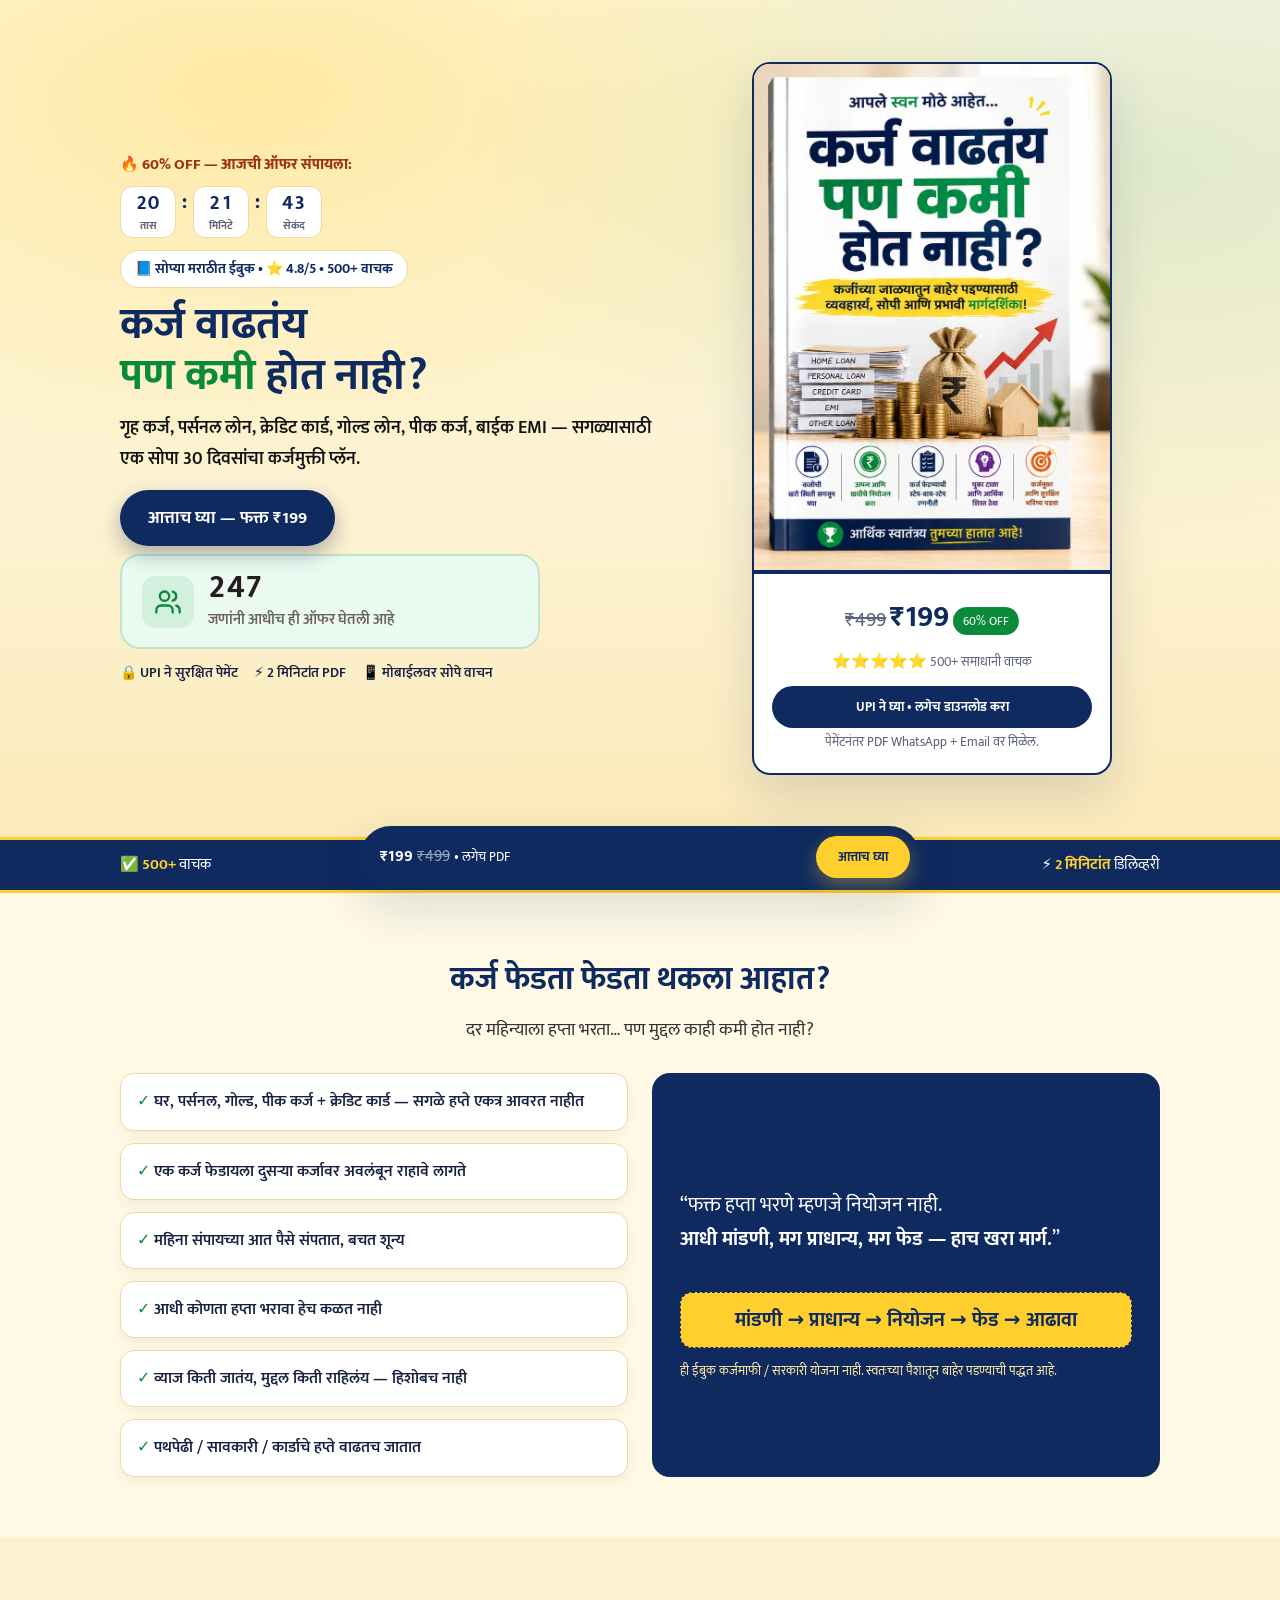
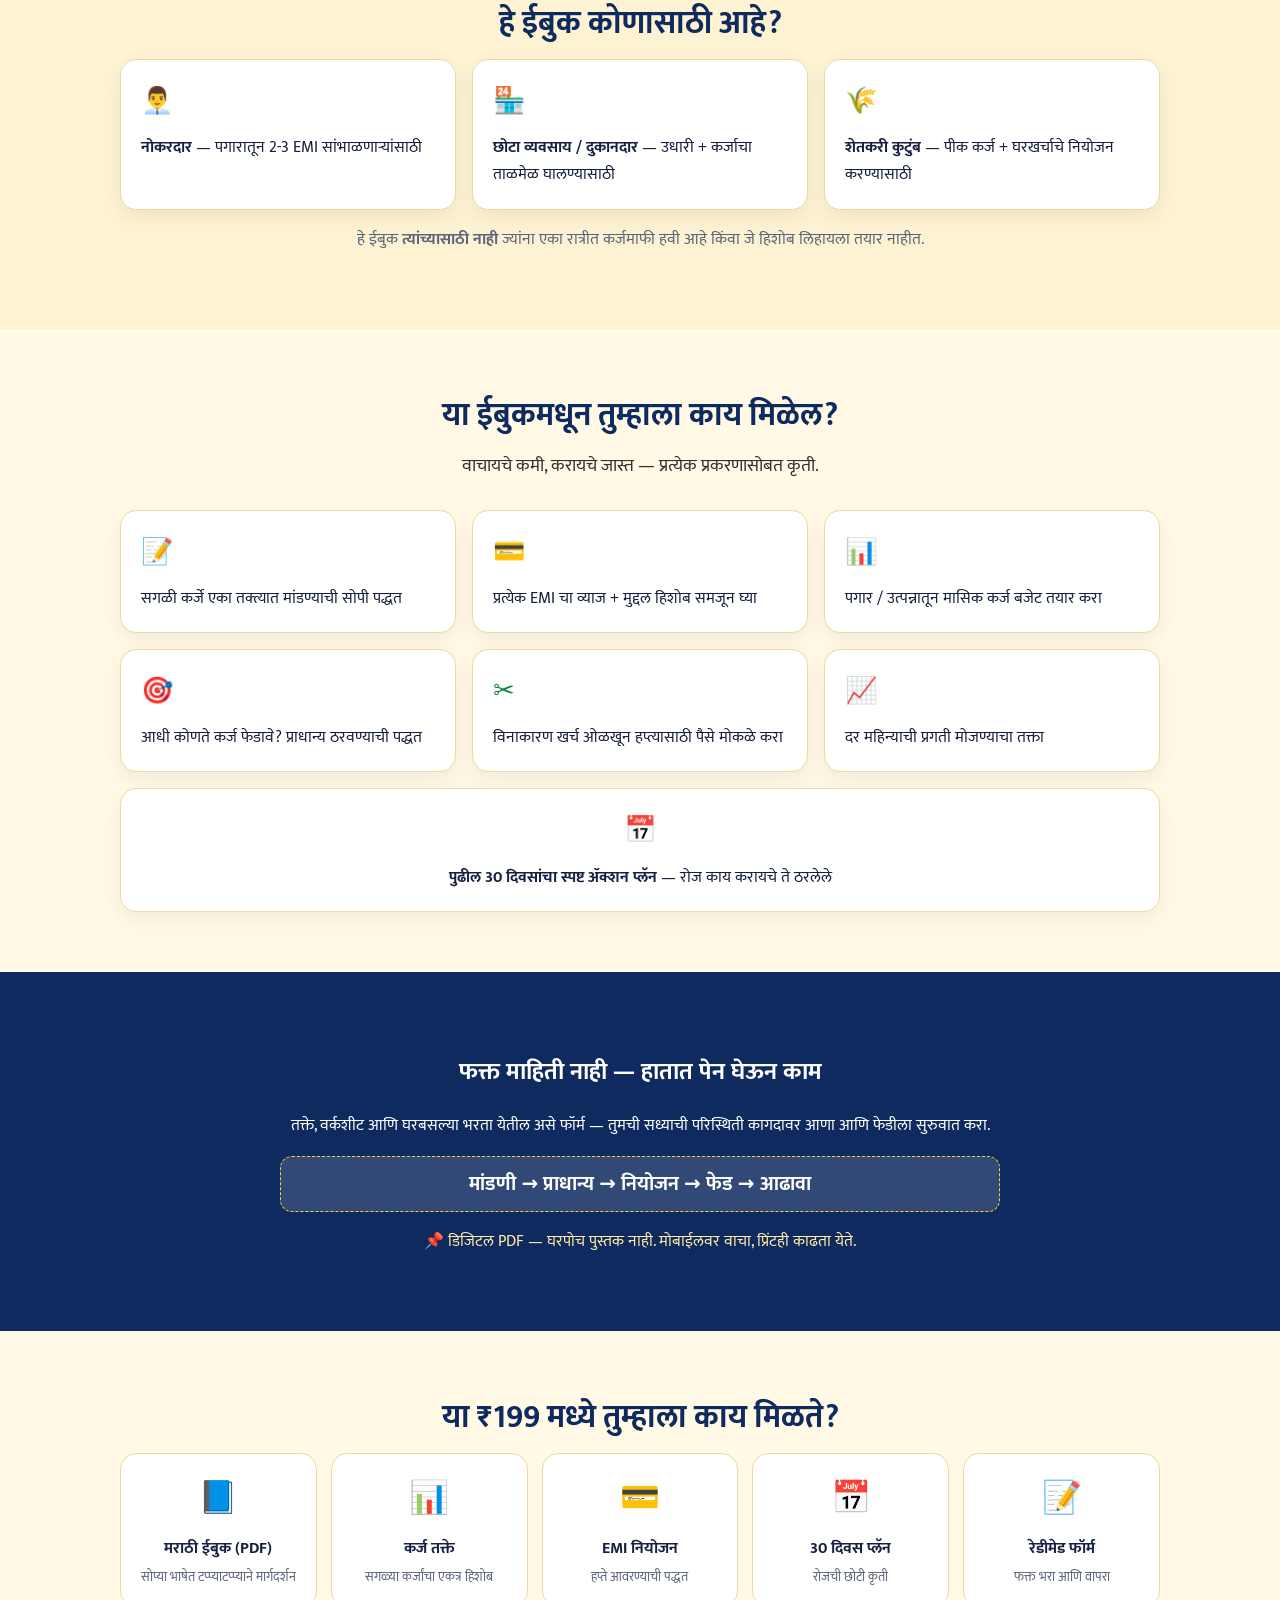
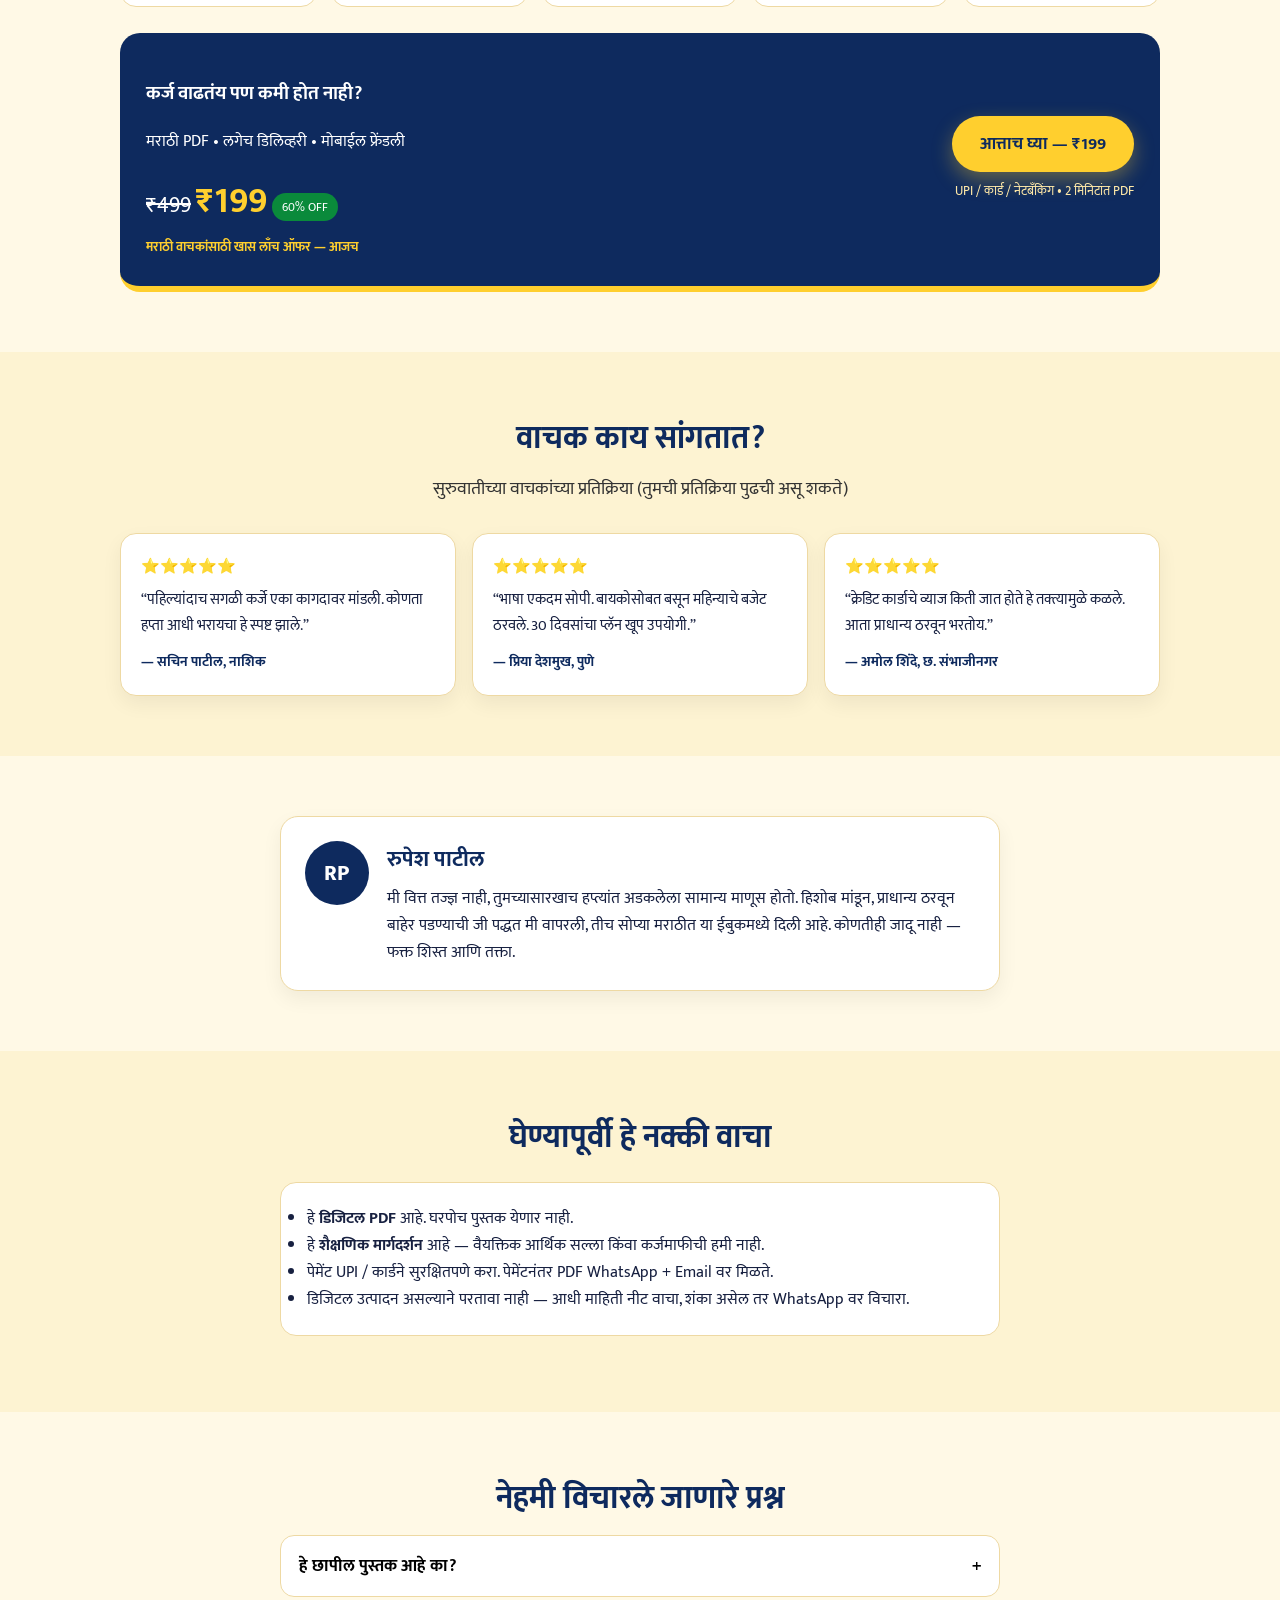
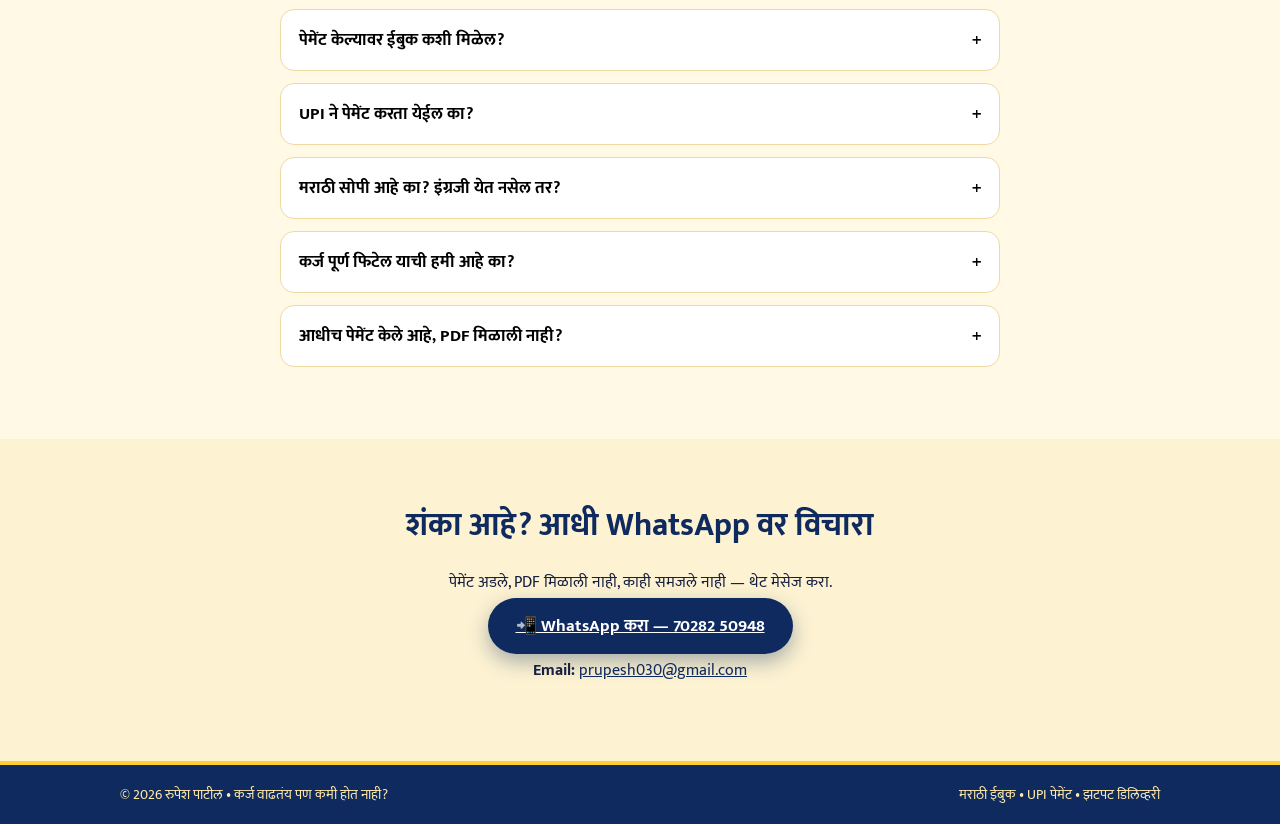
==== commit 7abdbba2: "Yellow CTA buttons on navy price-box and sticky bar" ====
--- a/loan/index.html
+++ b/loan/index.html
@@ -172,7 +172,7 @@
           <small class="offer-note">मराठी वाचकांसाठी खास लाँच ऑफर — आजच</small>
         </div>
         <div class="price-cta">
-          <button class="btn btn-gold btn-lg" data-buy>आत्ताच घ्या — ₹199</button>
+          <button class="btn btn-yellow btn-lg" data-buy>आत्ताच घ्या — ₹199</button>
           <small>UPI / कार्ड / नेटबँकिंग • 2 मिनिटांत PDF</small>
         </div>
       </div>
@@ -269,7 +269,7 @@
   <!-- Sticky bar -->
   <div class="sticky-bar show" id="stickyBar">
     <div><strong>₹199</strong> <s>₹499</s> <small>• लगेच PDF</small></div>
-    <button class="btn btn-gold" data-buy>आत्ताच घ्या</button>
+    <button class="btn btn-yellow" data-buy>आत्ताच घ्या</button>
   </div>
 
   <!-- Order modal -->
--- a/loan/styles.css
+++ b/loan/styles.css
@@ -30,6 +30,8 @@
 .btn-block{width:100%}
 .btn-gold{background:var(--navy);color:#fff;box-shadow:0 8px 20px rgba(14,42,94,.35)}
 .btn-gold:hover{transform:translateY(-1px);background:var(--navy2)}
+.btn-yellow{background:var(--yellow);color:var(--navy);box-shadow:0 8px 20px rgba(255,207,46,.35)}
+.btn-yellow:hover{transform:translateY(-1px);filter:brightness(1.05)}
 .btn-ghost{background:#fff;color:var(--navy);border:2px solid var(--navy)}
 .btn-dark{background:var(--navy);color:#fff}
 .btn:focus-visible,.faq-q:focus-visible,.modal-close:focus-visible{outline:3px solid #2563eb;outline-offset:2px}
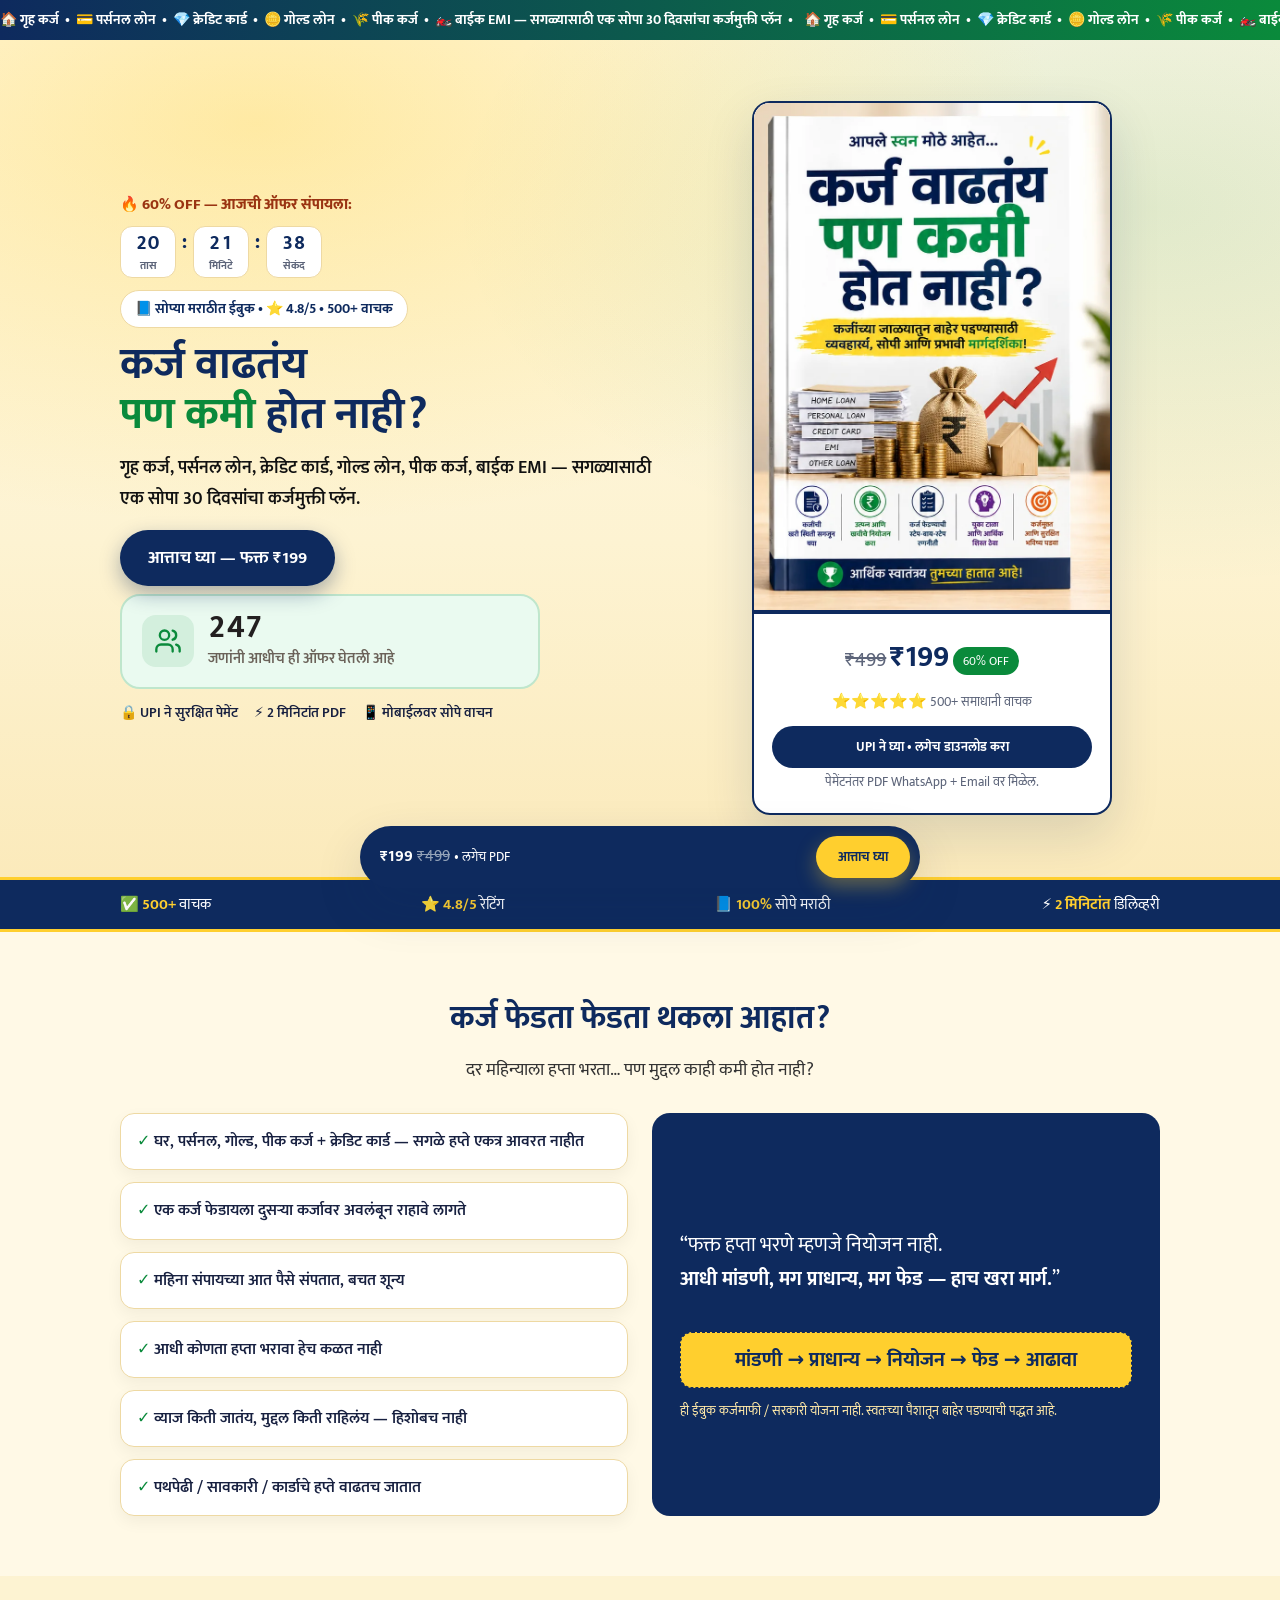
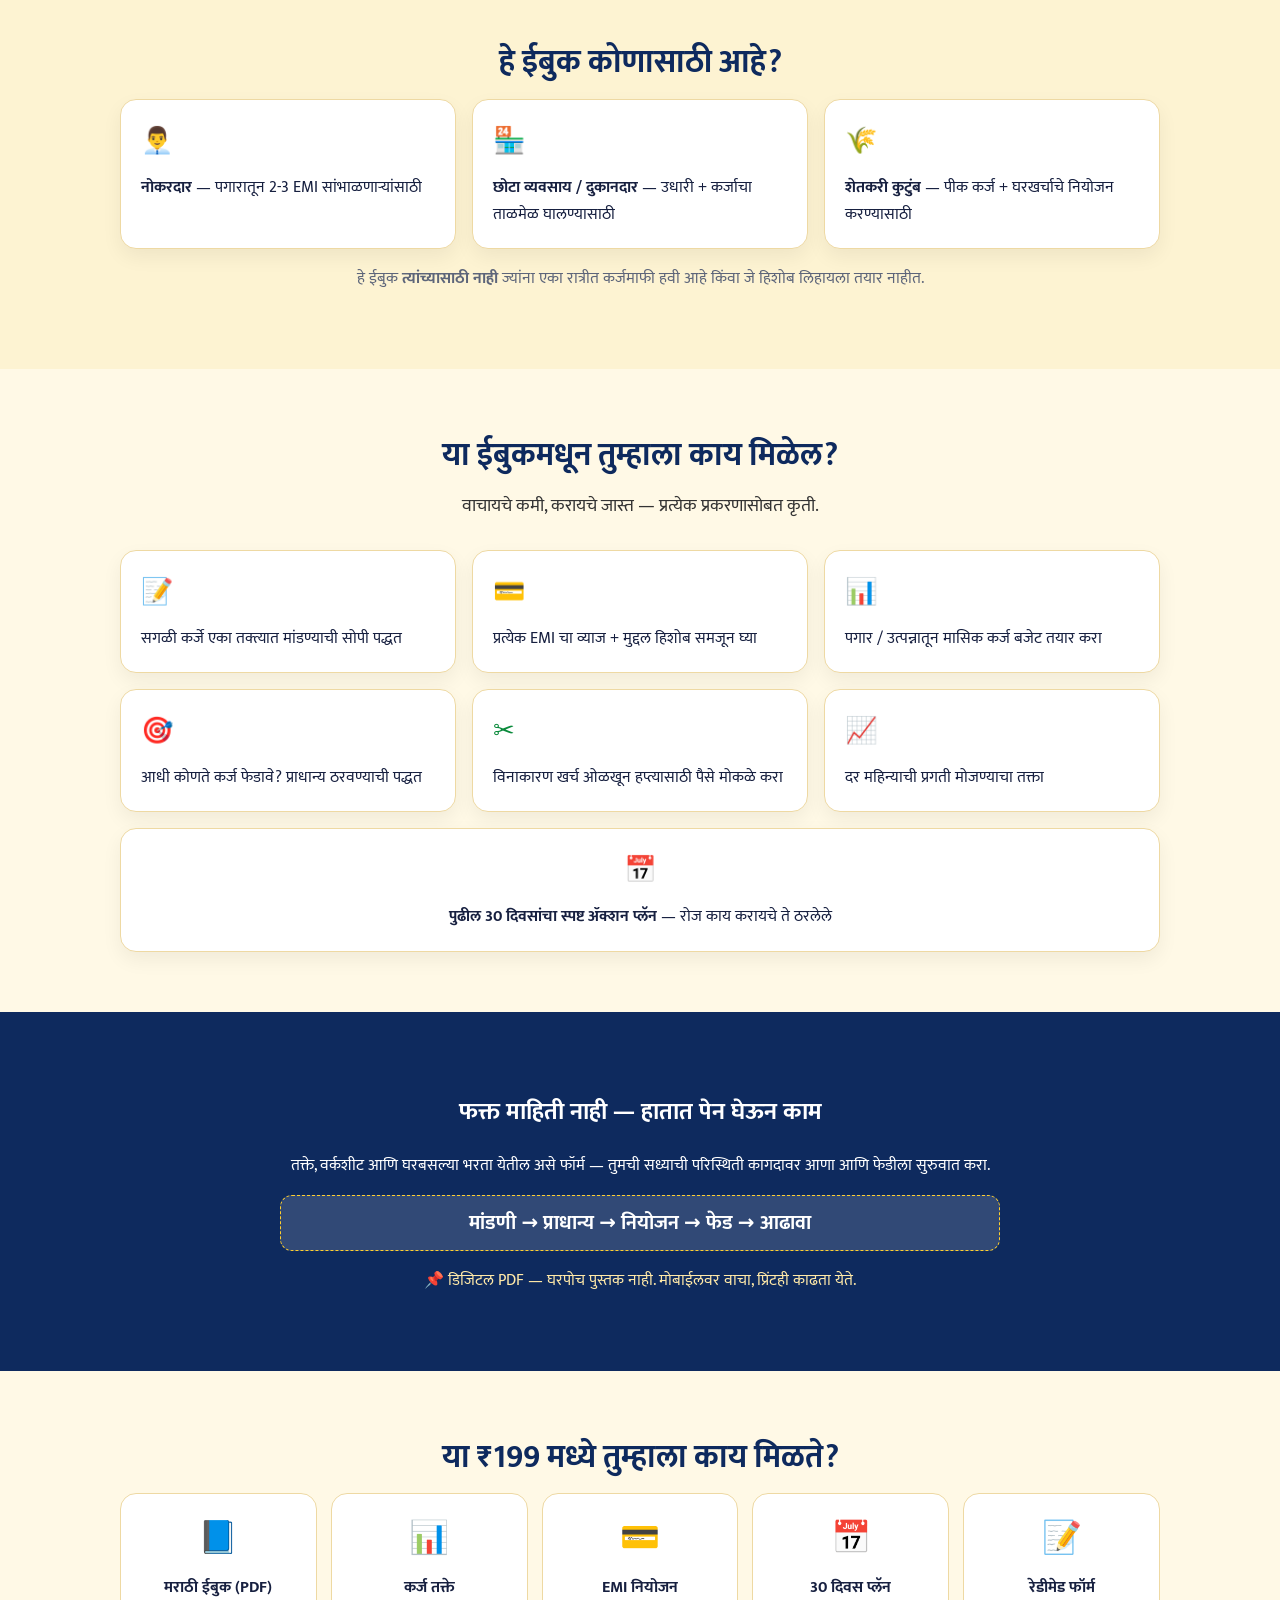
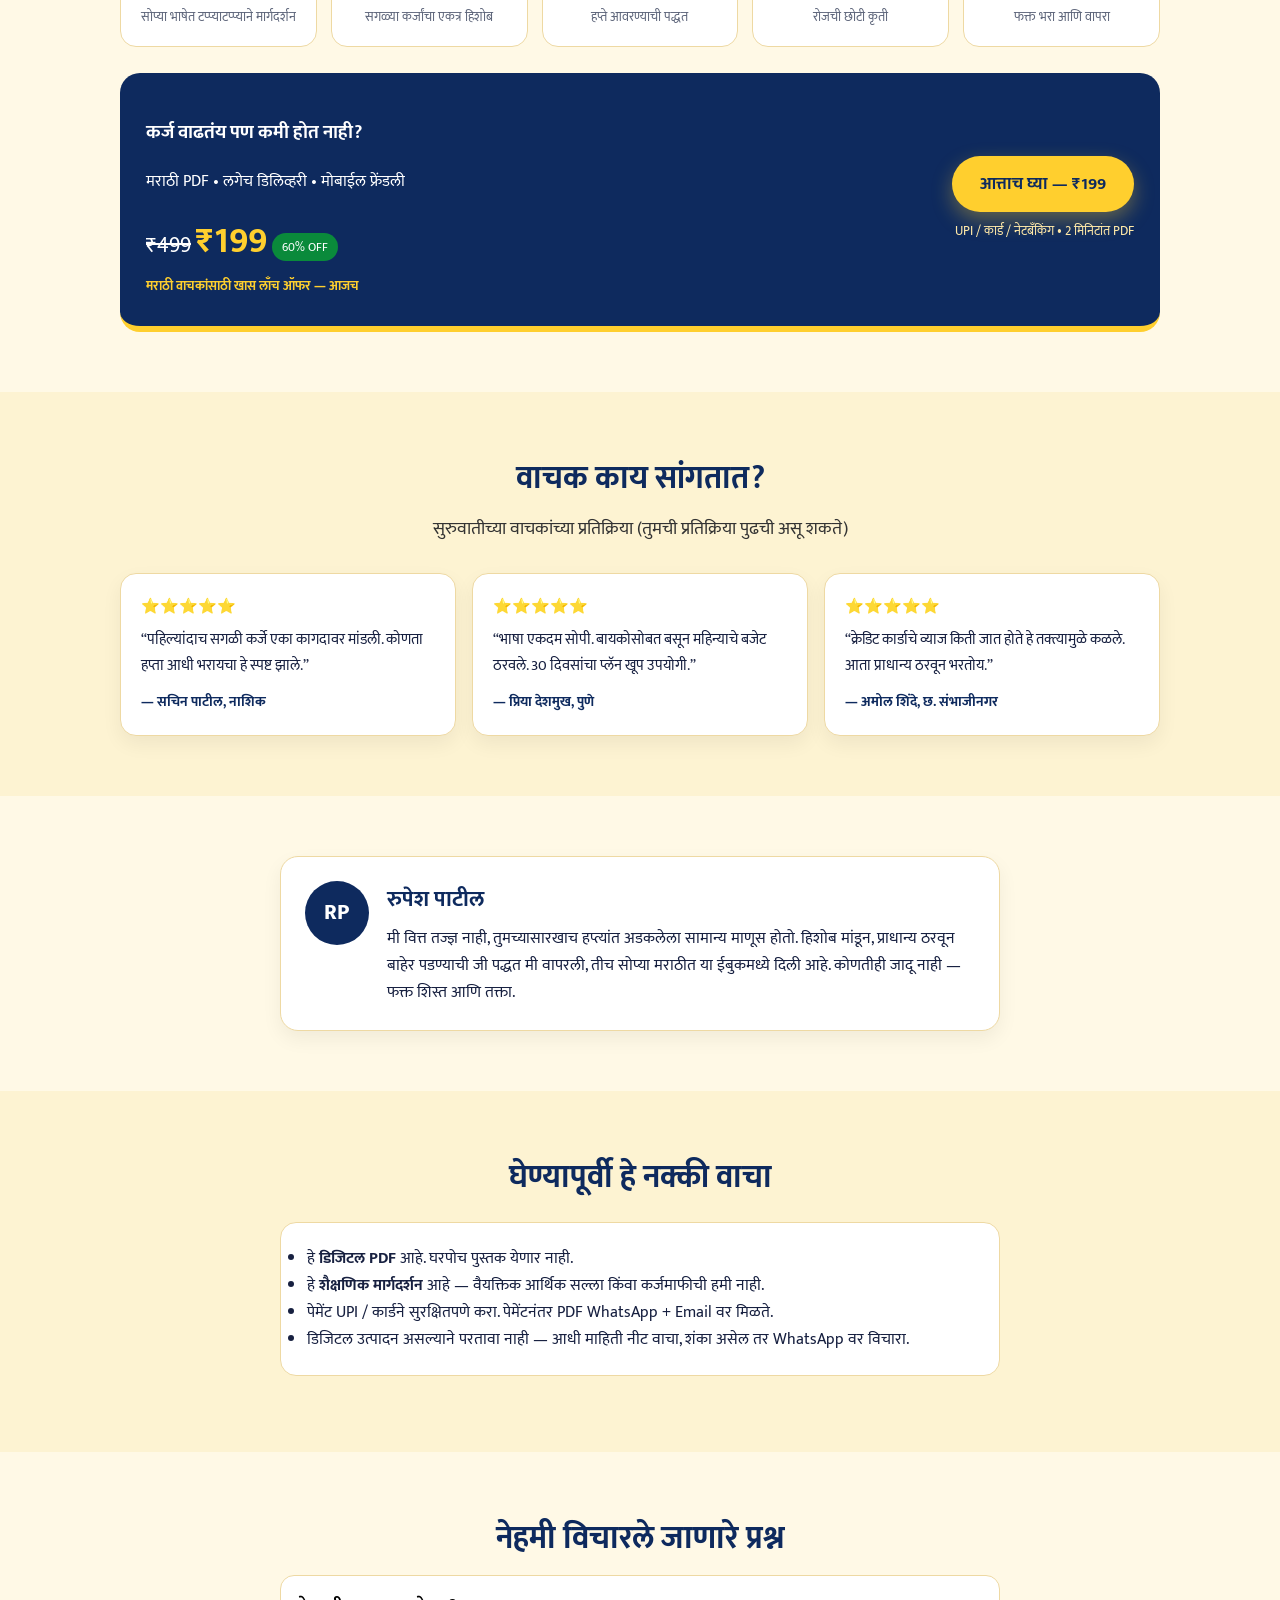
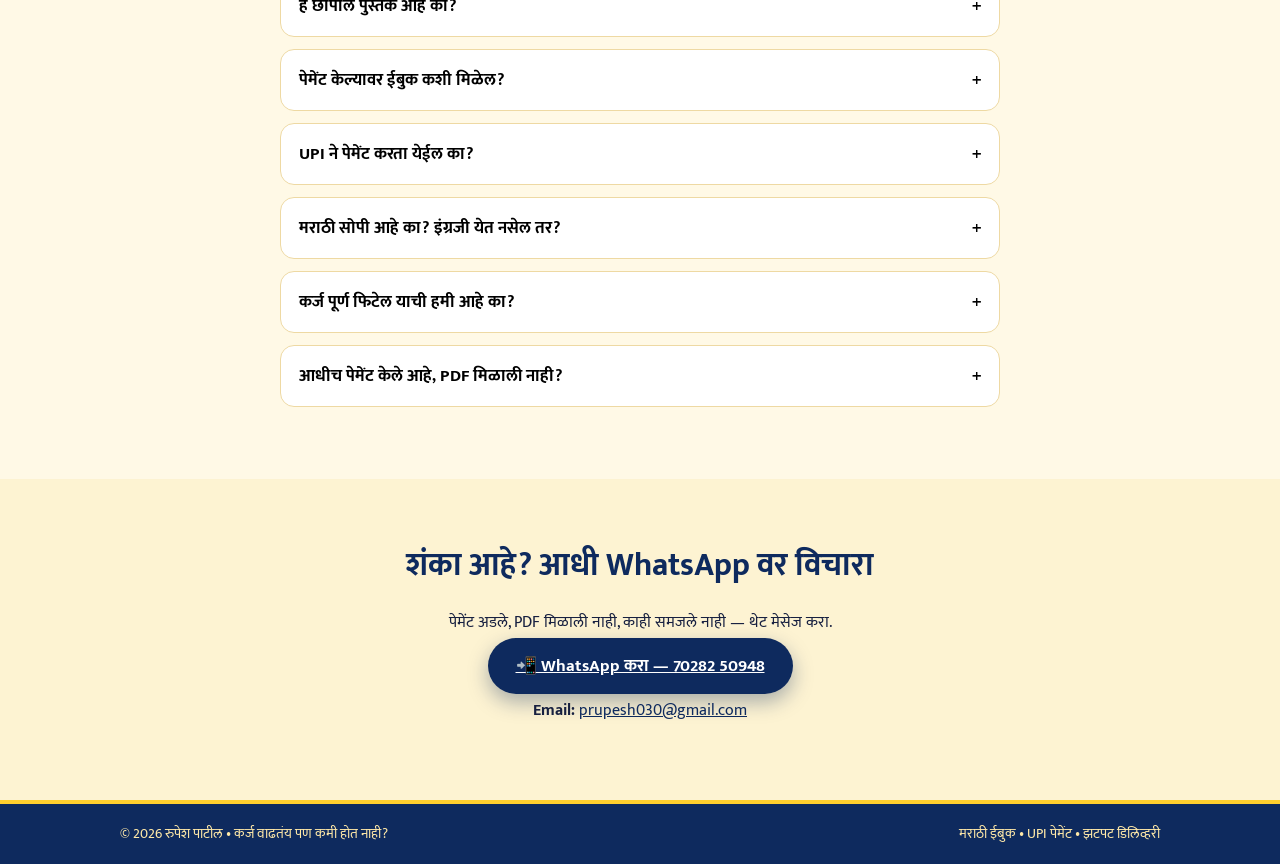
==== commit 1d6b6057: "Add sliding ticker strips on kids and loan pages" ====
--- a/loan/index.html
+++ b/loan/index.html
@@ -15,6 +15,14 @@
   <link rel="stylesheet" href="./styles.css" />
 </head>
 <body>
+  <!-- Sliding loan-types ticker -->
+  <div class="ticker" aria-hidden="true">
+    <div class="ticker-track">
+      <span>🏠 गृह कर्ज &nbsp;•&nbsp; 💳 पर्सनल लोन &nbsp;•&nbsp; 💎 क्रेडिट कार्ड &nbsp;•&nbsp; 🪙 गोल्ड लोन &nbsp;•&nbsp; 🌾 पीक कर्ज &nbsp;•&nbsp; 🏍️ बाईक EMI — सगळ्यासाठी एक सोपा 30 दिवसांचा कर्जमुक्ती प्लॅन &nbsp;•&nbsp;</span>
+      <span>🏠 गृह कर्ज &nbsp;•&nbsp; 💳 पर्सनल लोन &nbsp;•&nbsp; 💎 क्रेडिट कार्ड &nbsp;•&nbsp; 🪙 गोल्ड लोन &nbsp;•&nbsp; 🌾 पीक कर्ज &nbsp;•&nbsp; 🏍️ बाईक EMI — सगळ्यासाठी एक सोपा 30 दिवसांचा कर्जमुक्ती प्लॅन &nbsp;•&nbsp;</span>
+    </div>
+  </div>
+
   <!-- Mobile sticky timer header (mobile only) -->
   <div class="offer-bar">
     <div class="container offer-bar-inner">
--- a/loan/styles.css
+++ b/loan/styles.css
@@ -14,6 +14,12 @@
 .center{text-align:center}
 .muted{color:var(--muted)}
 a{color:var(--navy)}
+
+/* Sliding loan-types ticker */
+.ticker{background:linear-gradient(90deg,var(--navy),var(--green));color:#fff;overflow:hidden;white-space:nowrap;padding:8px 0;font-weight:700;font-size:14px}
+.ticker-track{display:inline-flex;animation:slide 25s linear infinite}
+.ticker-track span{padding-right:8px}
+@keyframes slide{from{transform:translateX(0)}to{transform:translateX(-50%)}}
 
 /* Topbar - light cream like reference image */
 .topbar{position:sticky;top:0;z-index:40;background:rgba(255,249,230,.96);backdrop-filter:blur(8px);color:var(--navy);border-bottom:1px solid var(--border)}
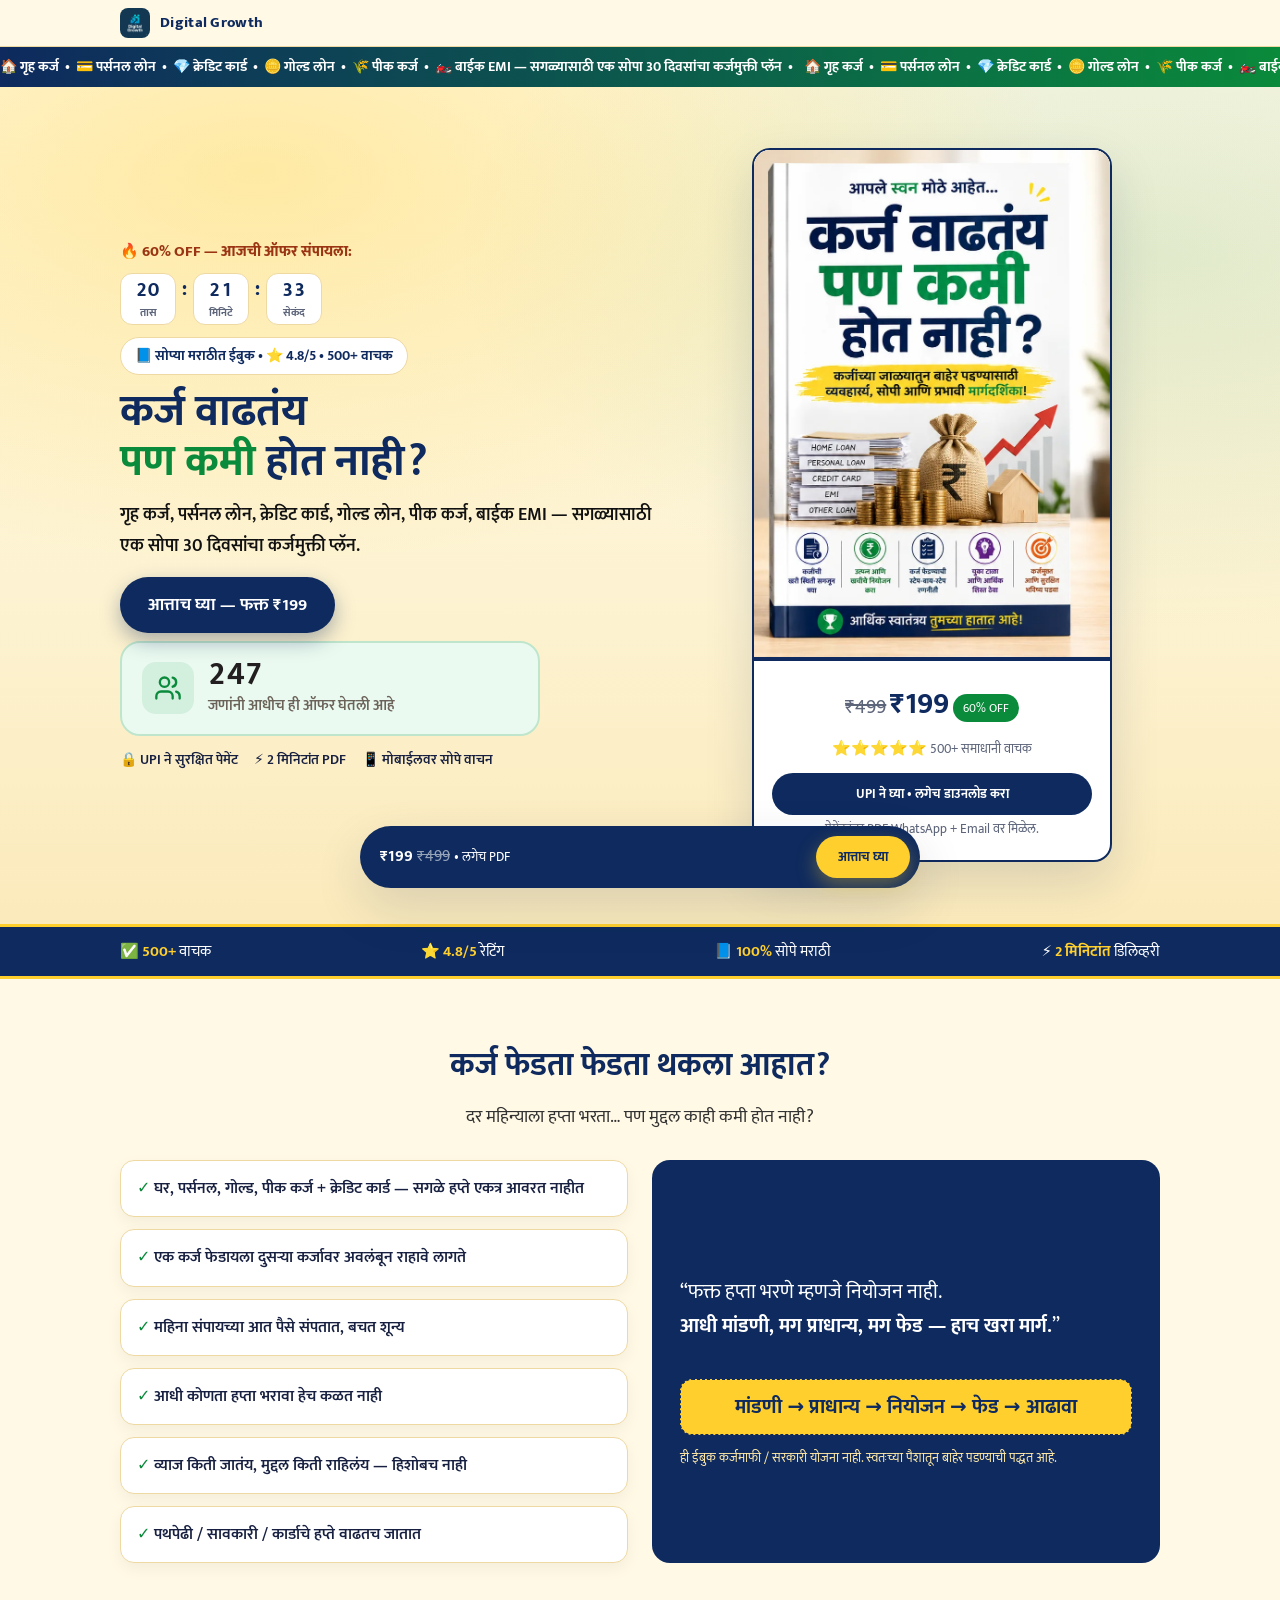
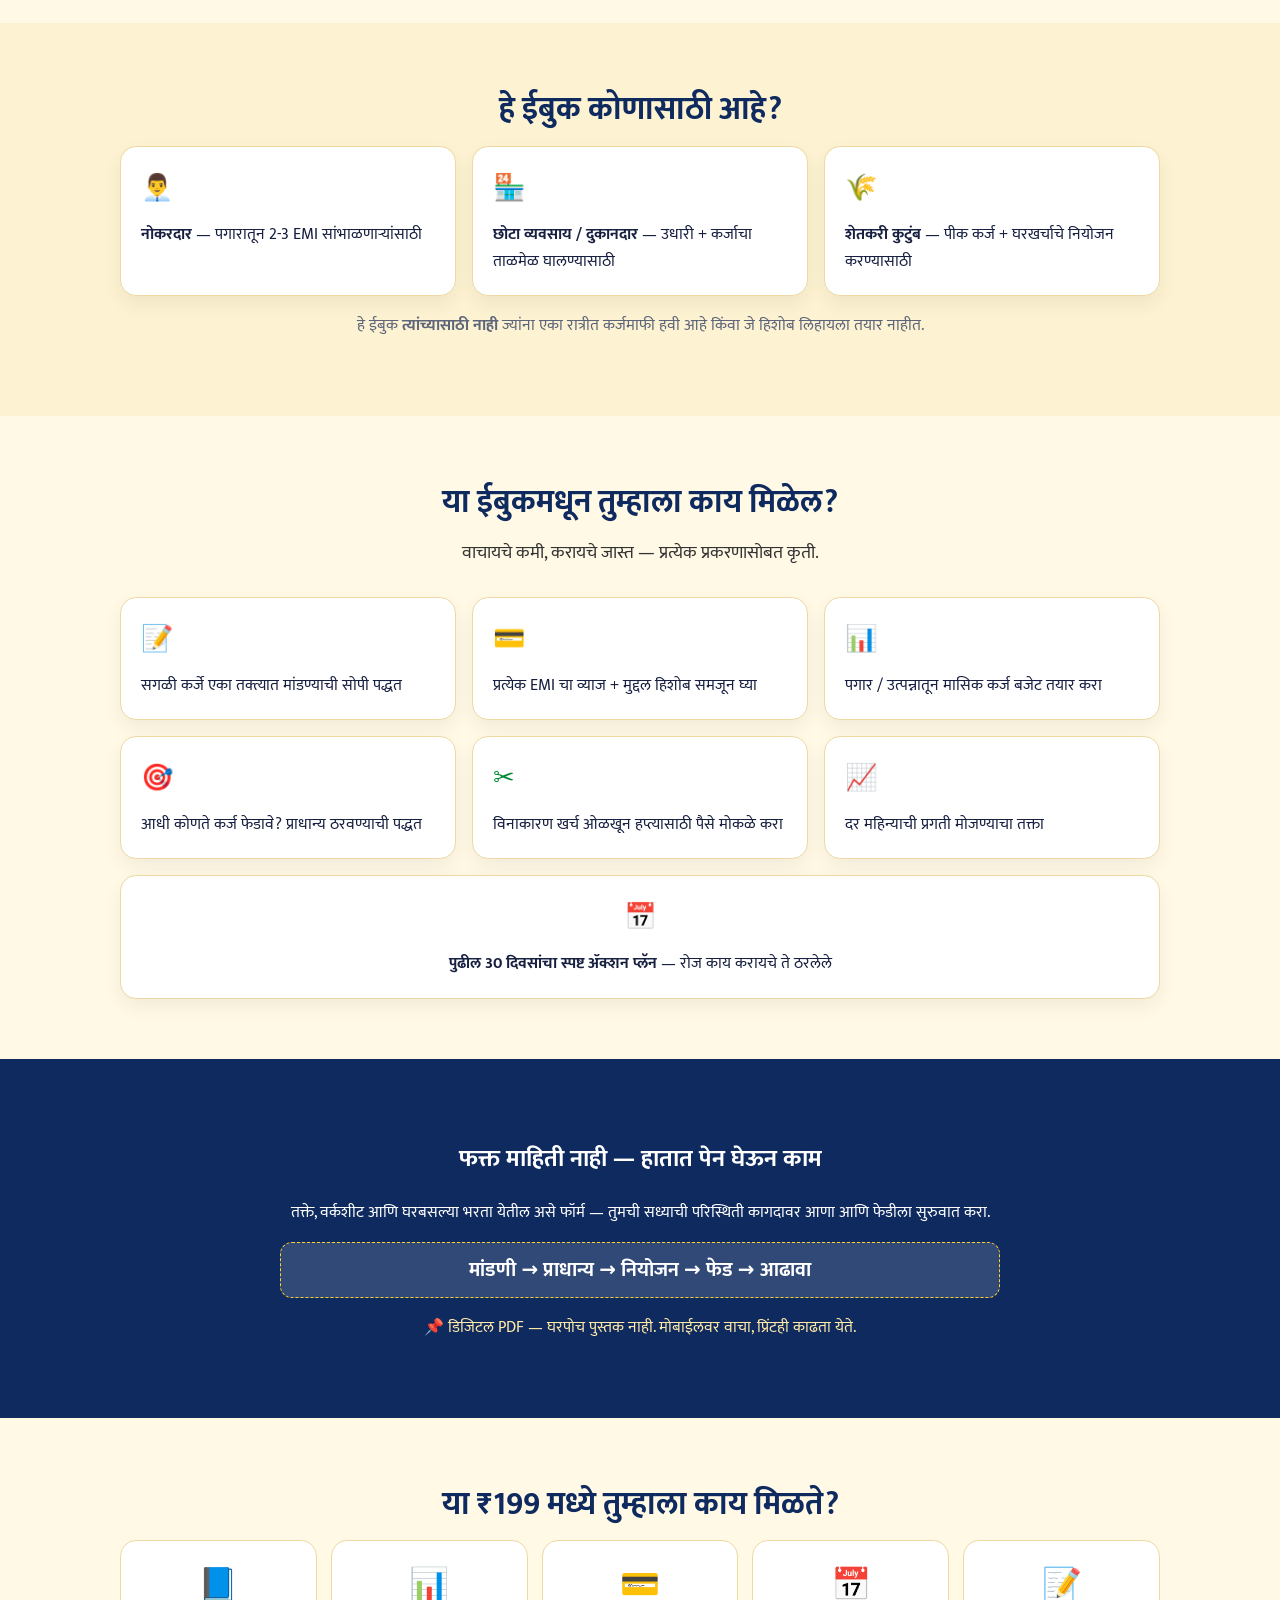
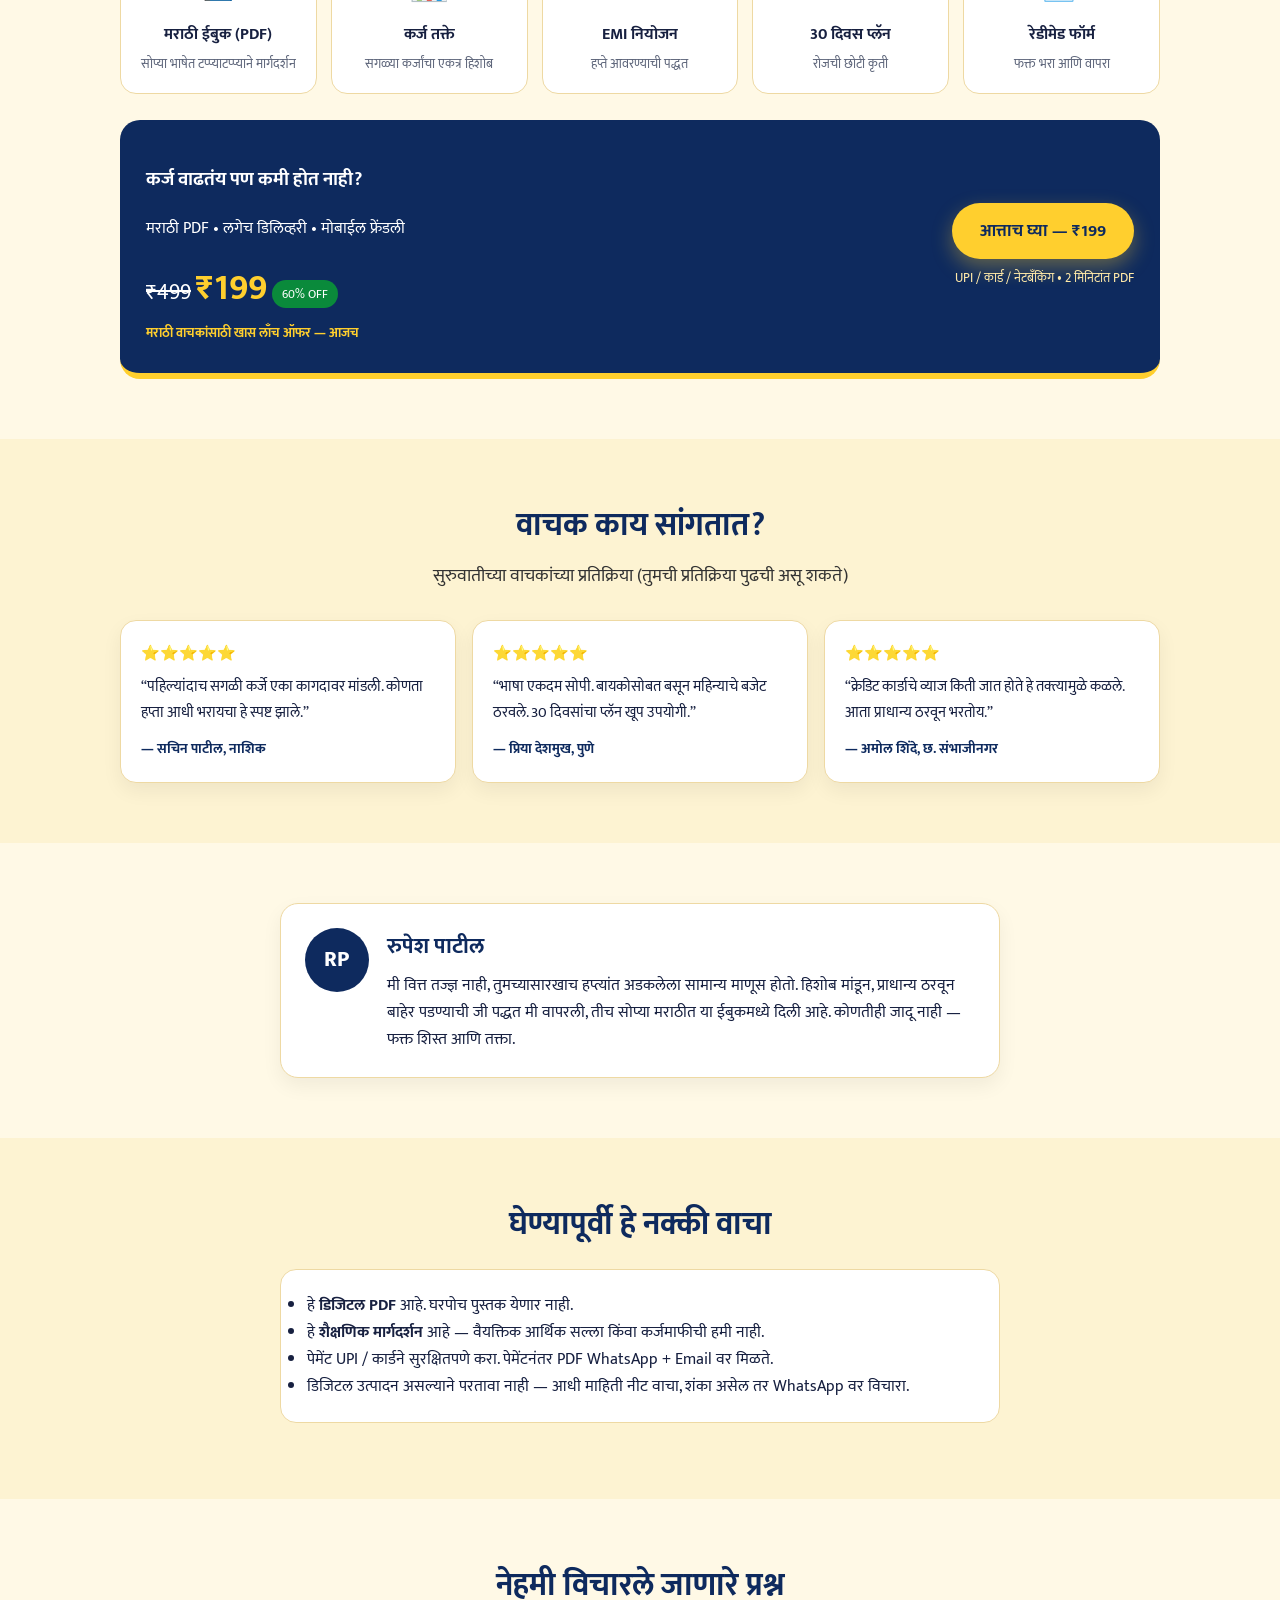
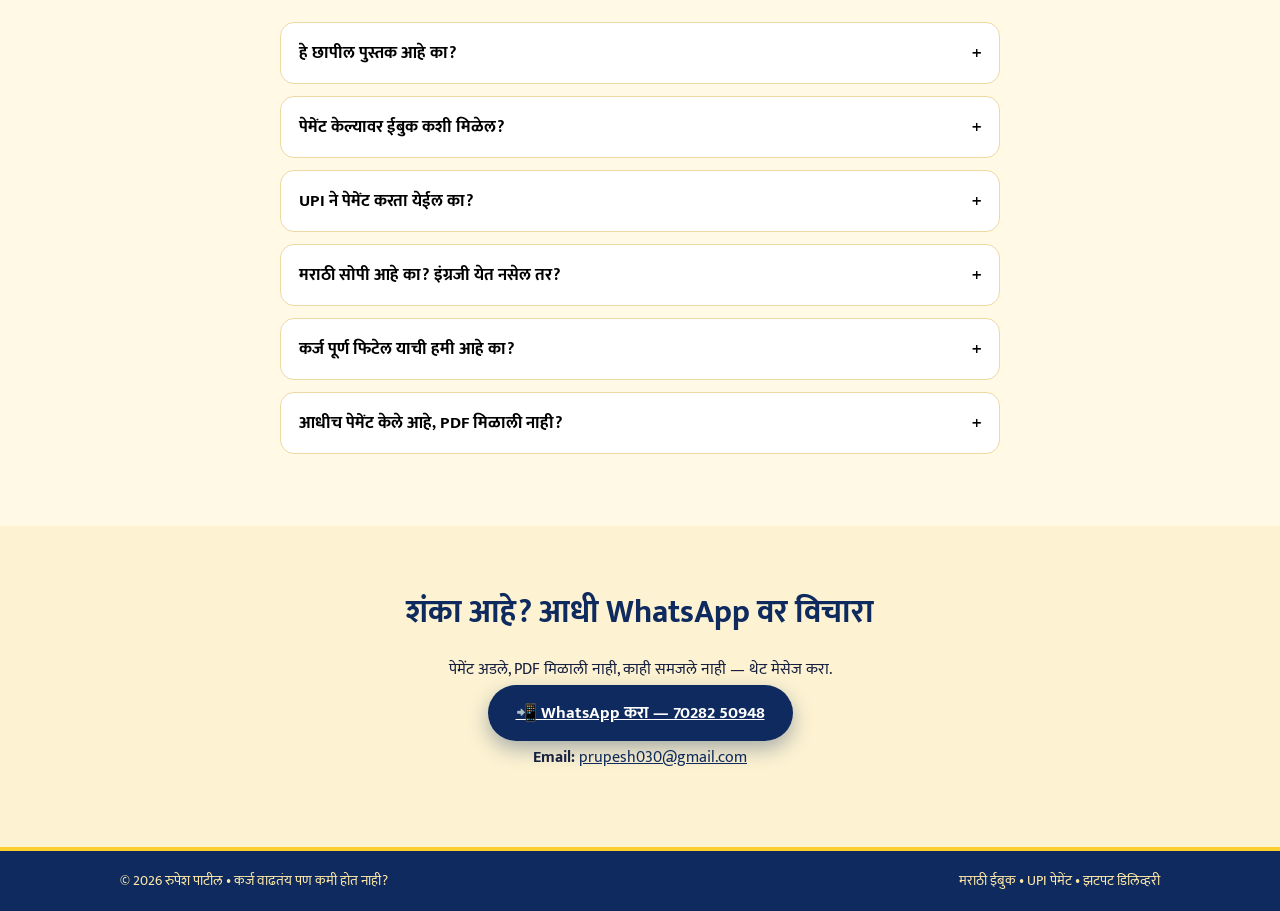
==== commit a6908be2: "Add Digital Growth logo: brand bar + favicon on kids and loan pages" ====
--- a/loan/index.html
+++ b/loan/index.html
@@ -9,12 +9,21 @@
   <meta property="og:description" content="सोपी मराठी मार्गदर्शिका + worksheets + 30 दिवसांचा प्लॅन. UPI ने घ्या, PDF लगेच मिळवा." />
   <meta property="og:type" content="website" />
   <meta property="og:image" content="./book.webp" />
+  <link rel="icon" type="image/png" href="./Logo.PNG" />
   <link rel="preconnect" href="https://fonts.googleapis.com" />
   <link rel="preconnect" href="https://fonts.gstatic.com" crossorigin />
   <link href="https://fonts.googleapis.com/css2?family=Mukta:wght@400;500;600;700;800&family=Poppins:wght@400;500;600;700&display=swap" rel="stylesheet" />
   <link rel="stylesheet" href="./styles.css" />
 </head>
 <body>
+  <!-- Brand bar -->
+  <div class="brandbar">
+    <div class="container brandbar-inner">
+      <img src="./Logo.PNG" alt="Digital Growth logo" />
+      <span>Digital Growth</span>
+    </div>
+  </div>
+
   <!-- Sliding loan-types ticker -->
   <div class="ticker" aria-hidden="true">
     <div class="ticker-track">
--- a/loan/styles.css
+++ b/loan/styles.css
@@ -14,6 +14,12 @@
 .center{text-align:center}
 .muted{color:var(--muted)}
 a{color:var(--navy)}
+
+/* Brand bar */
+.brandbar{background:var(--cream);border-bottom:1px solid var(--border)}
+.brandbar-inner{display:flex;align-items:center;gap:10px;padding:8px 20px}
+.brandbar img{height:30px;width:30px;object-fit:cover;border-radius:8px}
+.brandbar span{font-weight:800;font-size:15px;color:var(--navy);letter-spacing:.3px}
 
 /* Sliding loan-types ticker */
 .ticker{background:linear-gradient(90deg,var(--navy),var(--green));color:#fff;overflow:hidden;white-space:nowrap;padding:8px 0;font-weight:700;font-size:14px}
@@ -185,4 +191,6 @@
   .card.wide{grid-column:span 1}
   .inside-grid{grid-template-columns:repeat(2,1fr)}
   .section{padding:44px 0}
+  .brandbar img{height:26px;width:26px}
+  .brandbar span{font-size:13px}
 }
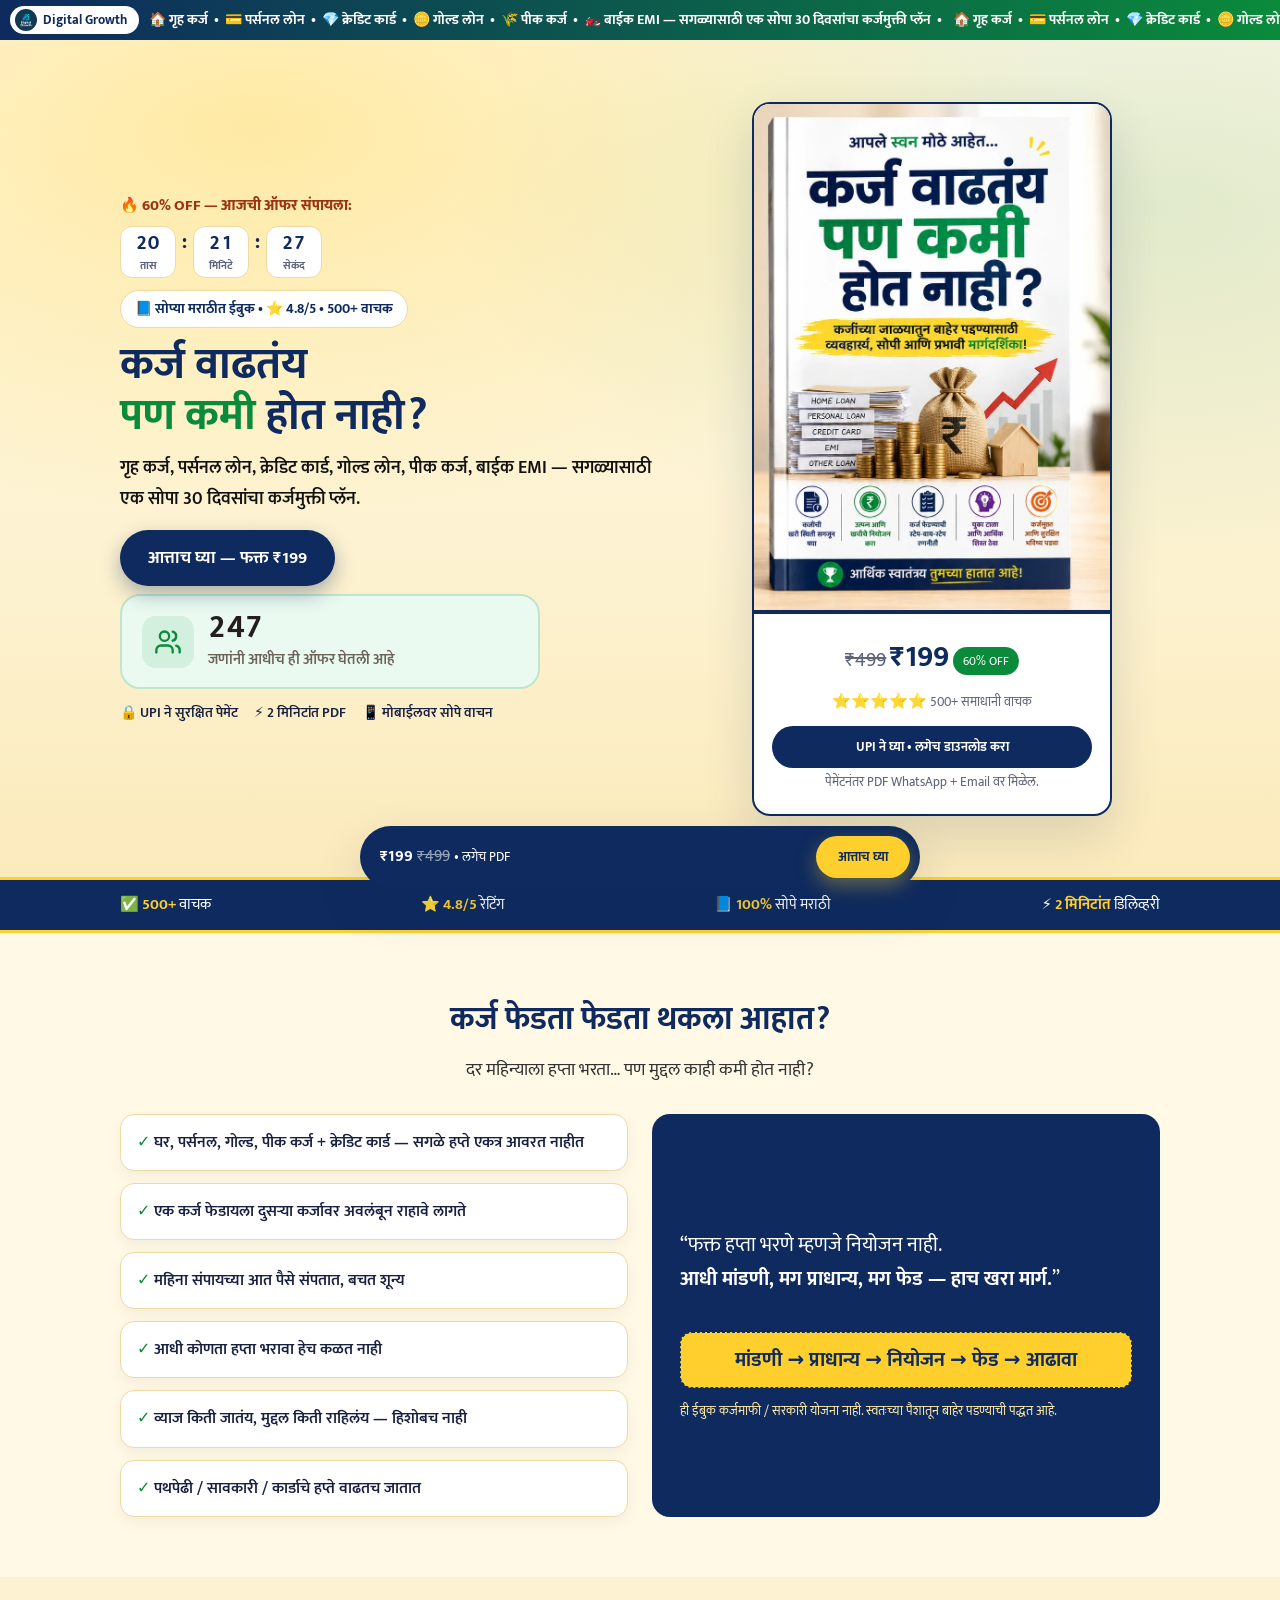
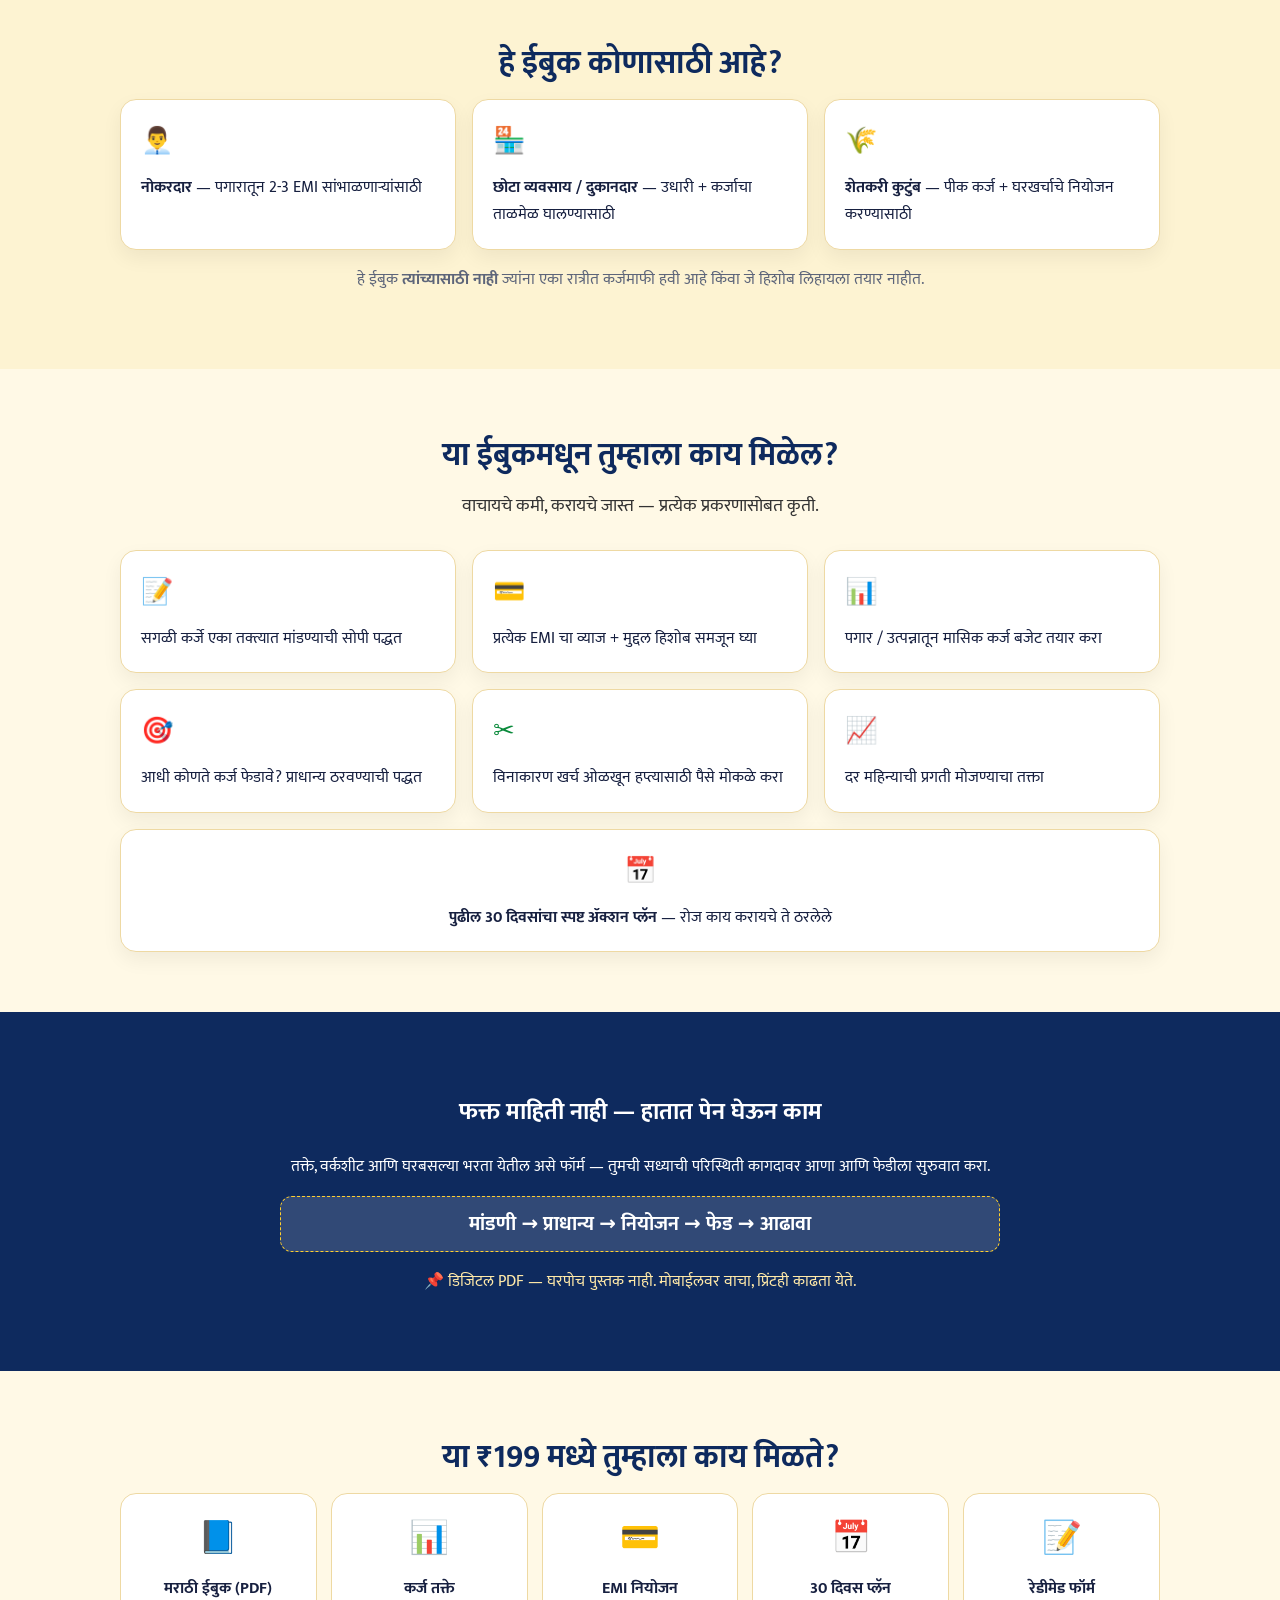
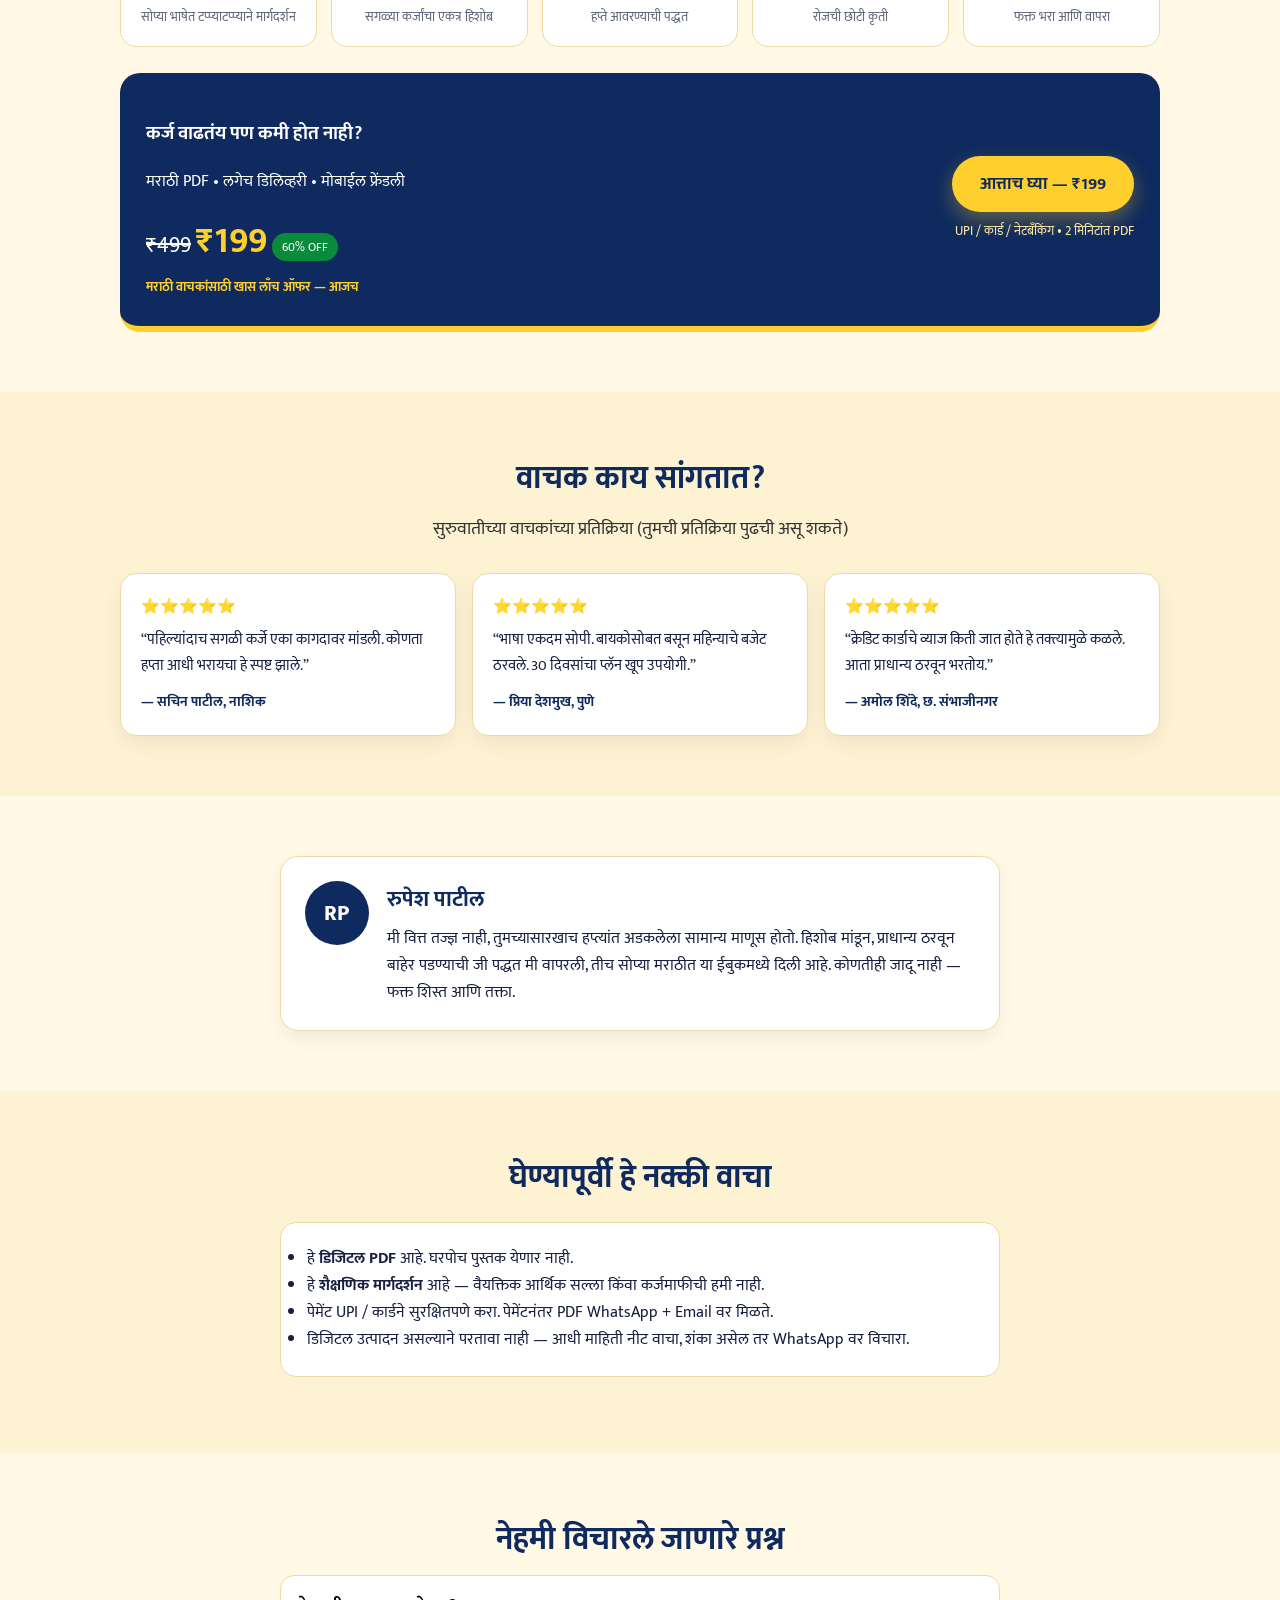
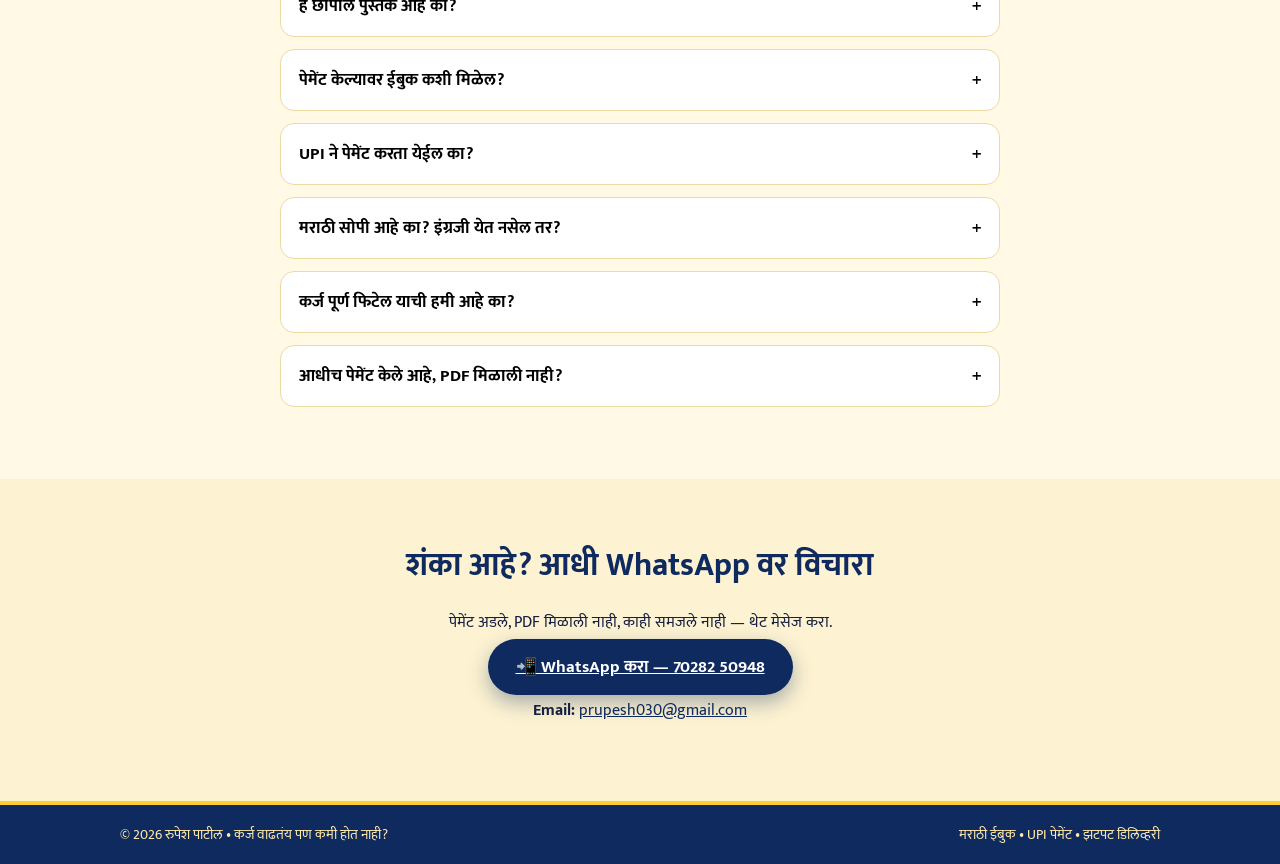
==== commit 3836f738: "Move brand into ticker strip as fixed left chip on kids and loan" ====
--- a/loan/index.html
+++ b/loan/index.html
@@ -16,16 +16,9 @@
   <link rel="stylesheet" href="./styles.css" />
 </head>
 <body>
-  <!-- Brand bar -->
-  <div class="brandbar">
-    <div class="container brandbar-inner">
-      <img src="./Logo.PNG" alt="Digital Growth logo" />
-      <span>Digital Growth</span>
-    </div>
-  </div>
-
-  <!-- Sliding loan-types ticker -->
+  <!-- Sliding loan-types ticker with brand -->
   <div class="ticker" aria-hidden="true">
+    <span class="ticker-brand"><img src="./Logo.PNG" alt="" />Digital Growth</span>
     <div class="ticker-track">
       <span>🏠 गृह कर्ज &nbsp;•&nbsp; 💳 पर्सनल लोन &nbsp;•&nbsp; 💎 क्रेडिट कार्ड &nbsp;•&nbsp; 🪙 गोल्ड लोन &nbsp;•&nbsp; 🌾 पीक कर्ज &nbsp;•&nbsp; 🏍️ बाईक EMI — सगळ्यासाठी एक सोपा 30 दिवसांचा कर्जमुक्ती प्लॅन &nbsp;•&nbsp;</span>
       <span>🏠 गृह कर्ज &nbsp;•&nbsp; 💳 पर्सनल लोन &nbsp;•&nbsp; 💎 क्रेडिट कार्ड &nbsp;•&nbsp; 🪙 गोल्ड लोन &nbsp;•&nbsp; 🌾 पीक कर्ज &nbsp;•&nbsp; 🏍️ बाईक EMI — सगळ्यासाठी एक सोपा 30 दिवसांचा कर्जमुक्ती प्लॅन &nbsp;•&nbsp;</span>
--- a/loan/styles.css
+++ b/loan/styles.css
@@ -15,14 +15,10 @@
 .muted{color:var(--muted)}
 a{color:var(--navy)}
 
-/* Brand bar */
-.brandbar{background:var(--cream);border-bottom:1px solid var(--border)}
-.brandbar-inner{display:flex;align-items:center;gap:10px;padding:8px 20px}
-.brandbar img{height:30px;width:30px;object-fit:cover;border-radius:8px}
-.brandbar span{font-weight:800;font-size:15px;color:var(--navy);letter-spacing:.3px}
-
-/* Sliding loan-types ticker */
-.ticker{background:linear-gradient(90deg,var(--navy),var(--green));color:#fff;overflow:hidden;white-space:nowrap;padding:8px 0;font-weight:700;font-size:14px}
+/* Sliding loan-types ticker with brand */
+.ticker{background:linear-gradient(90deg,var(--navy),var(--green));color:#fff;overflow:hidden;white-space:nowrap;padding:6px 0;font-weight:700;font-size:14px;display:flex;align-items:center}
+.ticker-brand{display:inline-flex;align-items:center;gap:6px;flex-shrink:0;background:#fff;color:var(--navy);font-size:13px;padding:3px 12px 3px 5px;border-radius:999px;margin:0 10px;z-index:2}
+.ticker-brand img{height:22px;width:22px;object-fit:cover;border-radius:50%}
 .ticker-track{display:inline-flex;animation:slide 25s linear infinite}
 .ticker-track span{padding-right:8px}
 @keyframes slide{from{transform:translateX(0)}to{transform:translateX(-50%)}}
@@ -191,6 +187,7 @@
   .card.wide{grid-column:span 1}
   .inside-grid{grid-template-columns:repeat(2,1fr)}
   .section{padding:44px 0}
-  .brandbar img{height:26px;width:26px}
-  .brandbar span{font-size:13px}
+  .ticker{font-size:12px}
+  .ticker-brand{font-size:11px;margin:0 8px}
+  .ticker-brand img{height:20px;width:20px}
 }
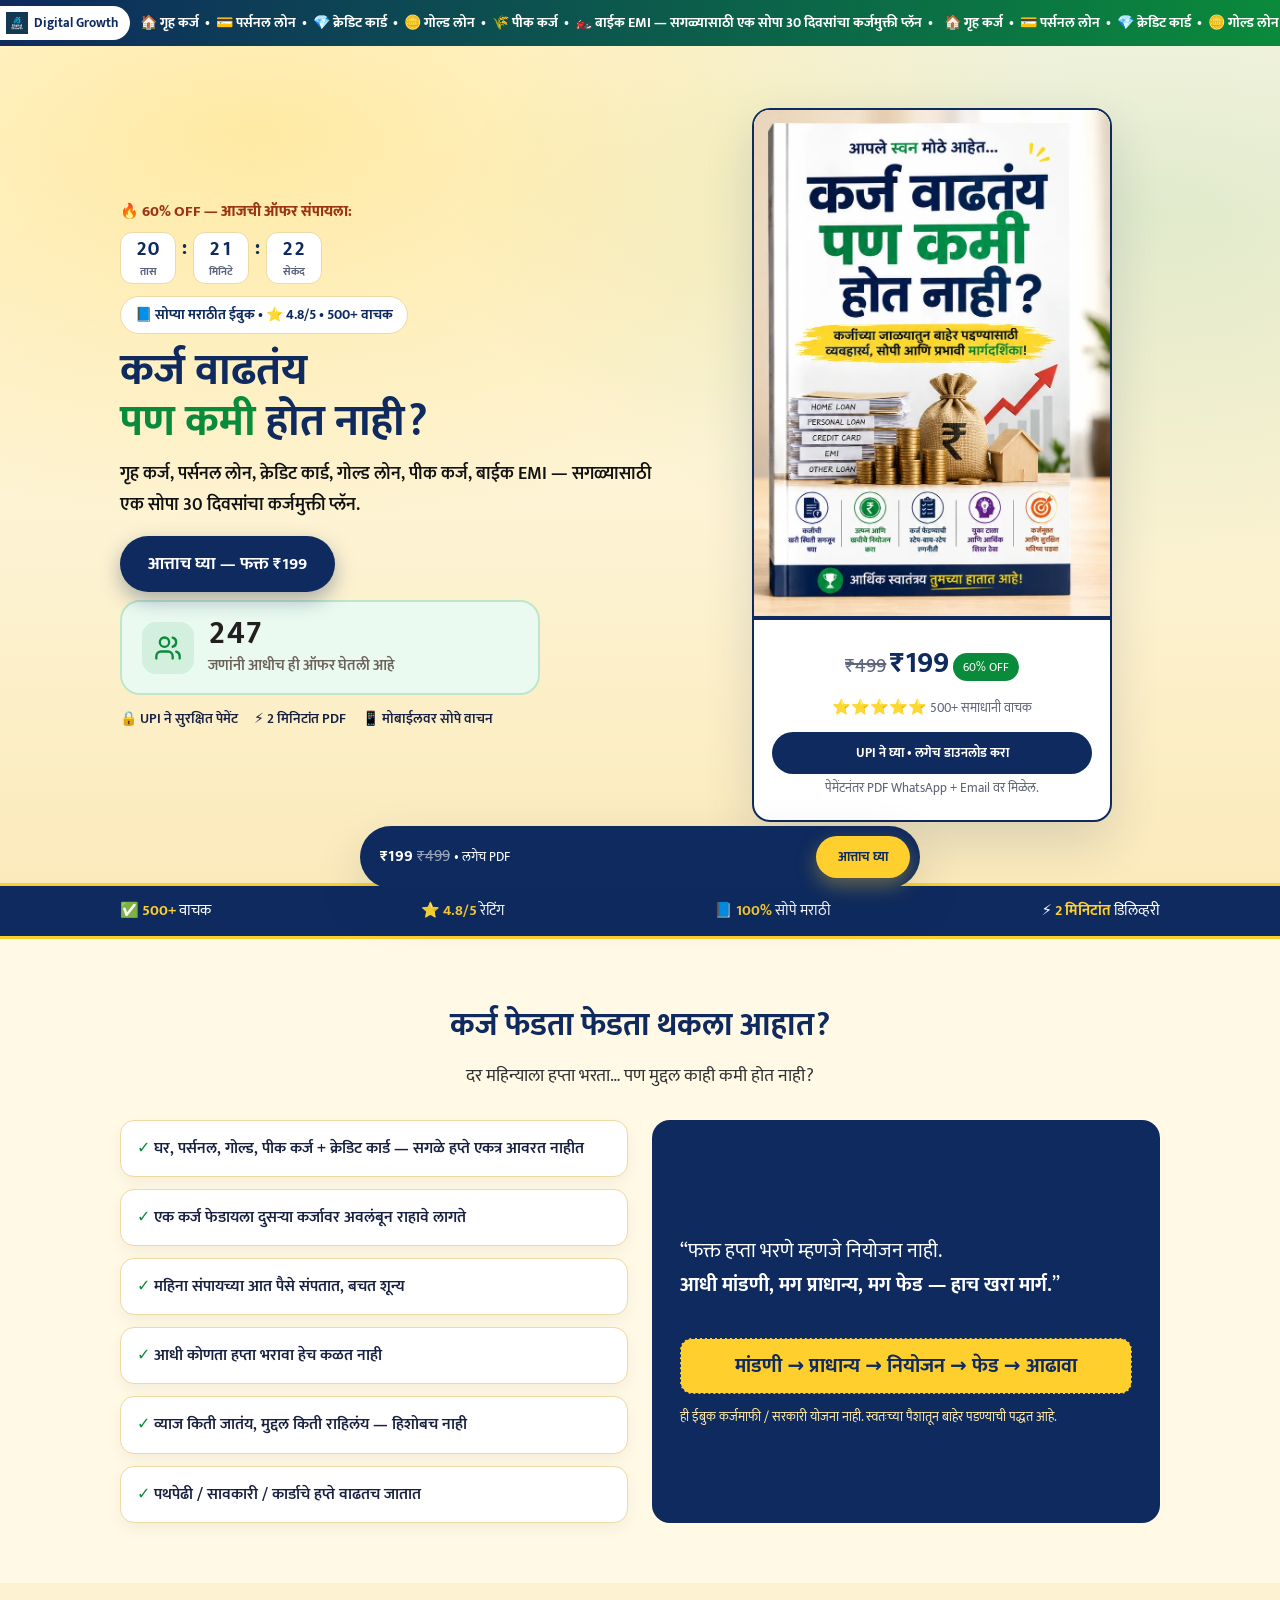
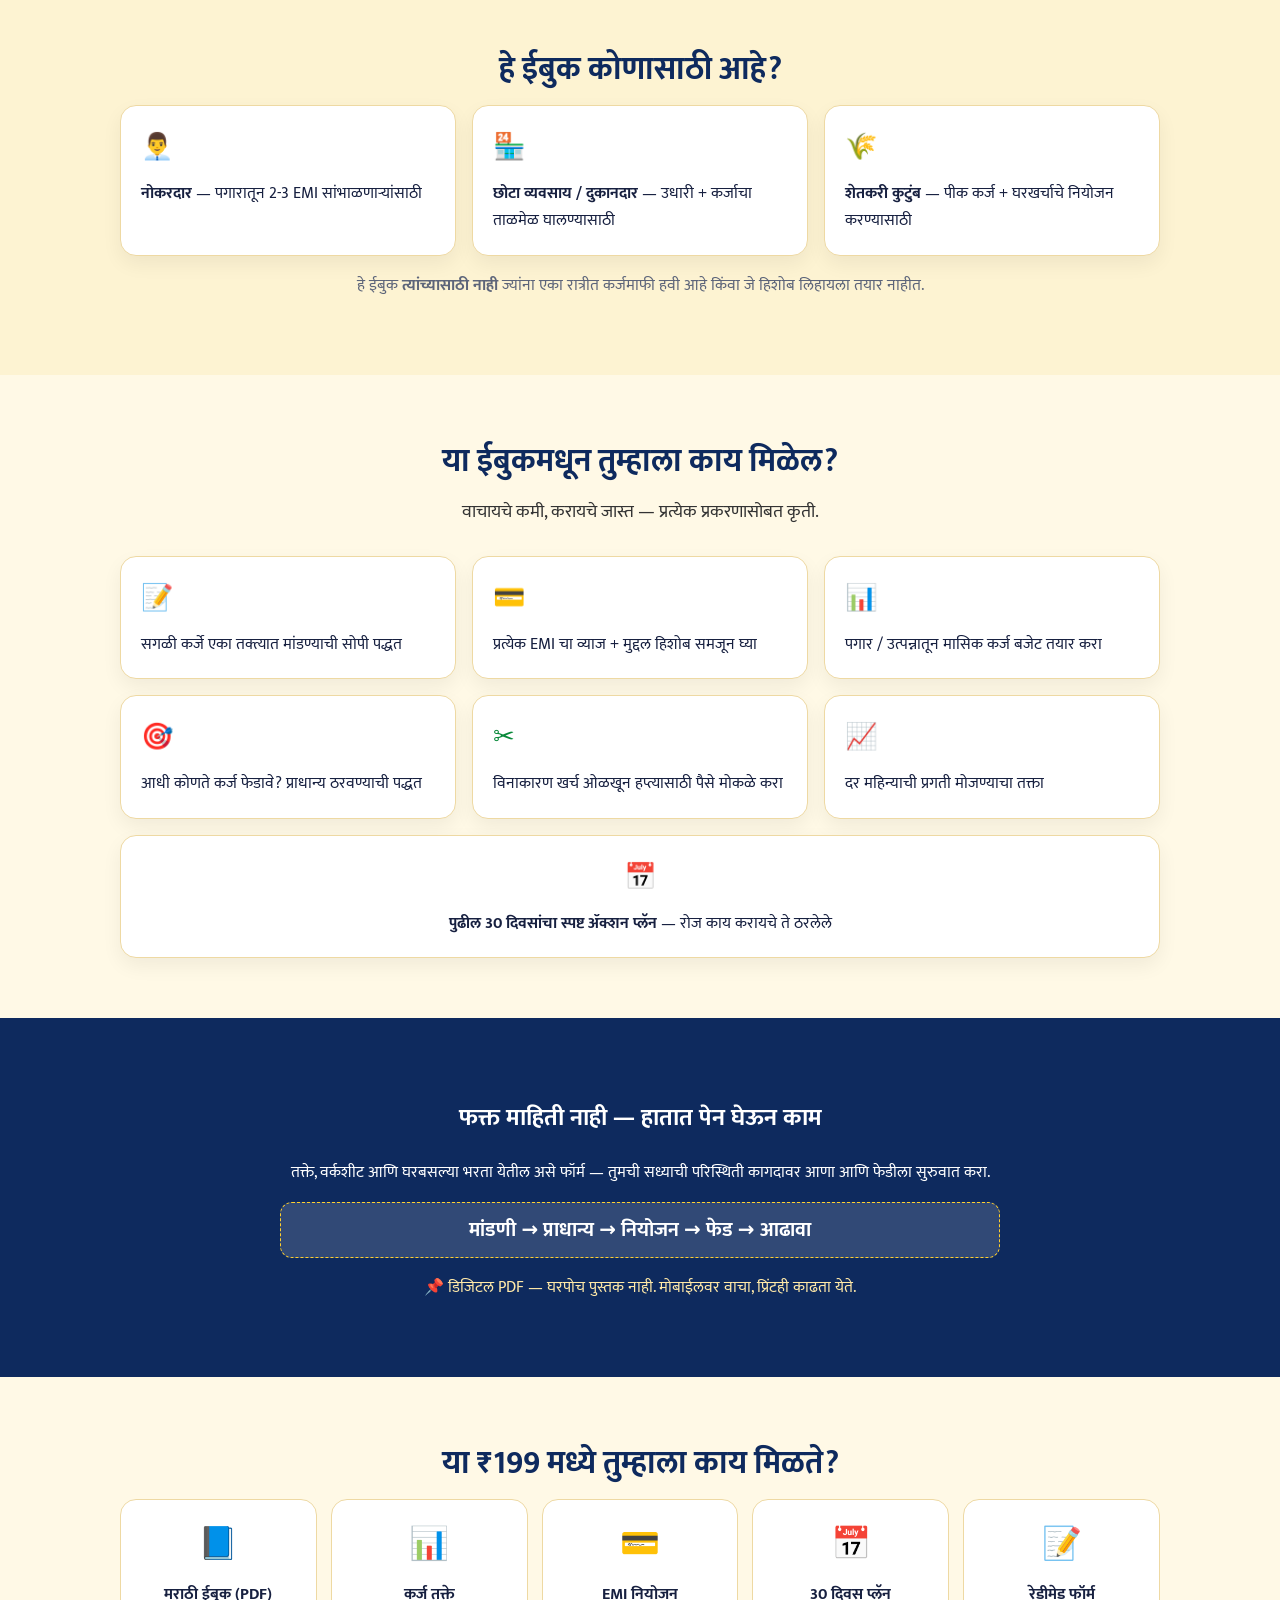
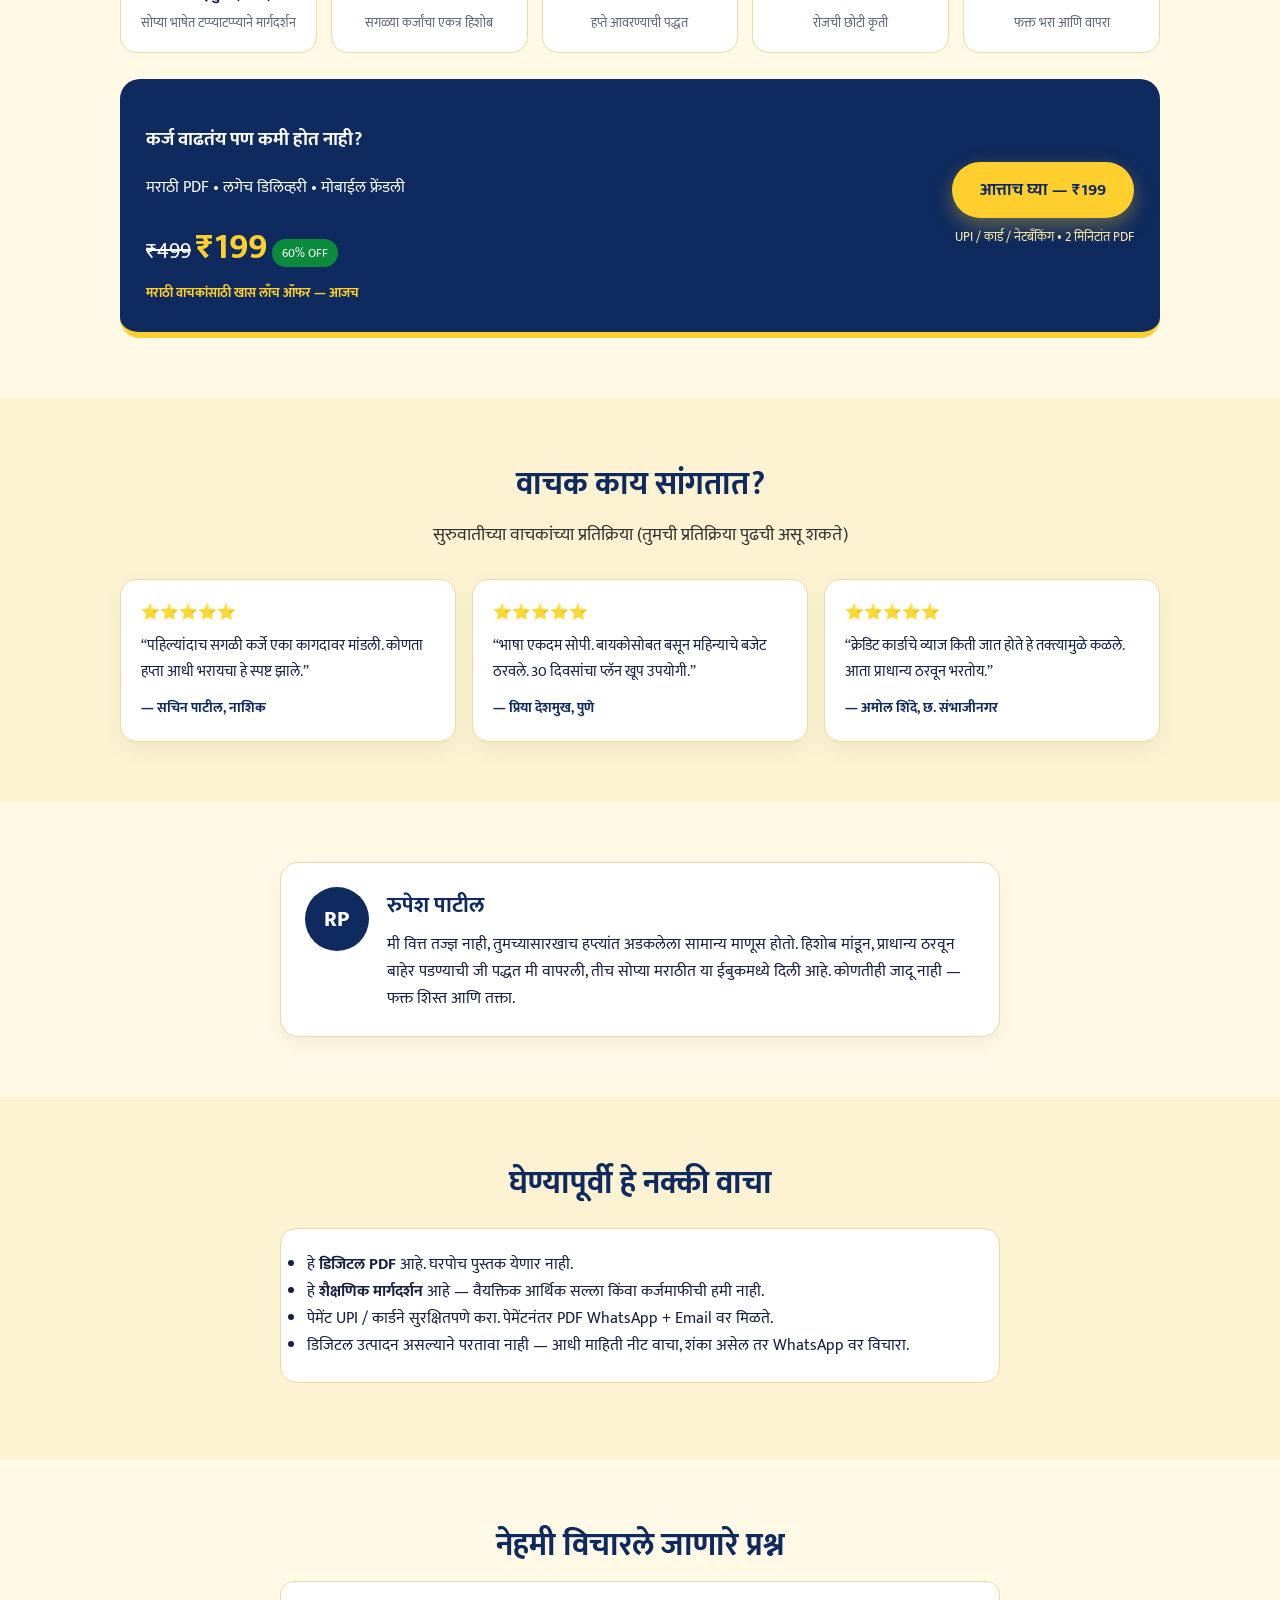
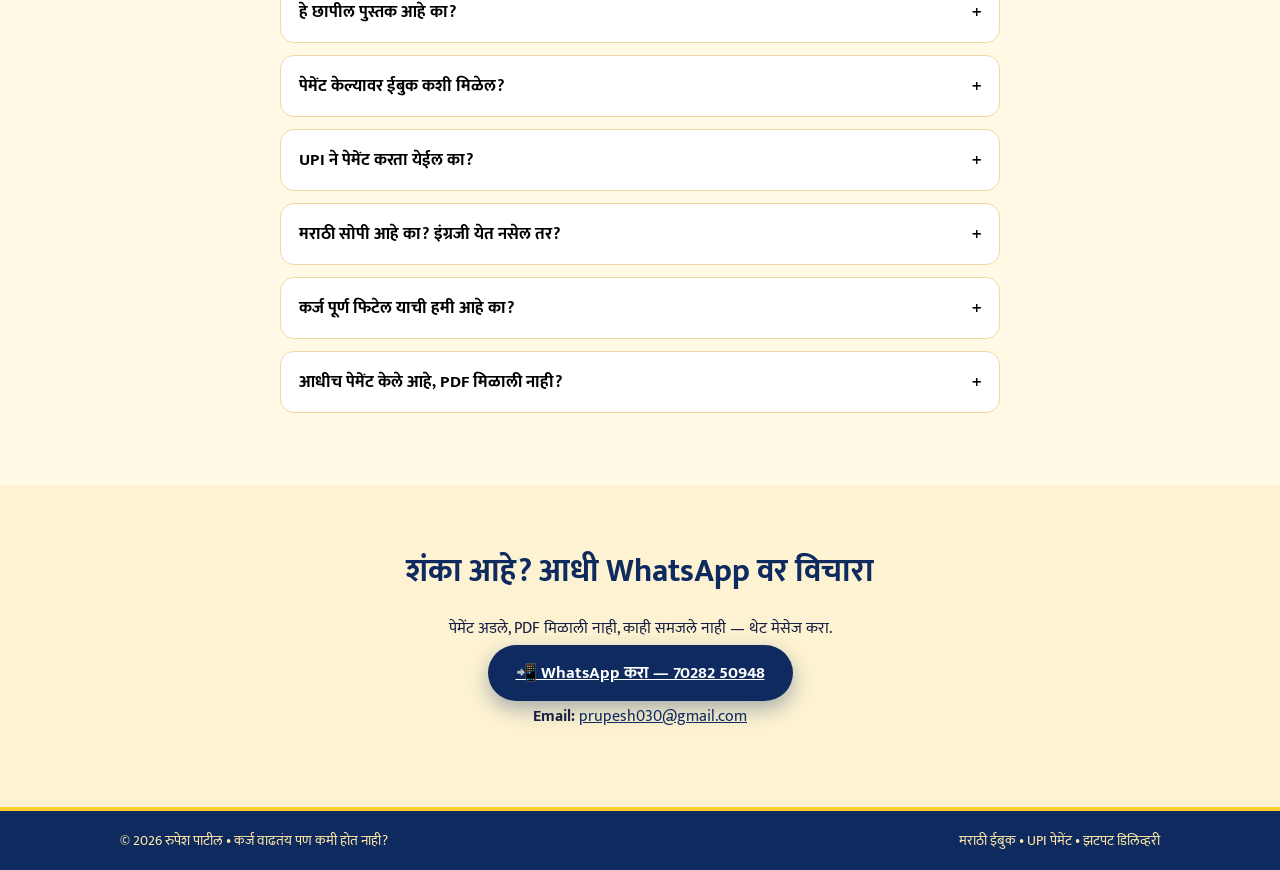
==== commit 23c37e8e: "Add Meta Pixel with ViewContent, InitiateCheckout, Purchase events" ====
--- a/loan/index.html
+++ b/loan/index.html
@@ -14,6 +14,23 @@
   <link rel="preconnect" href="https://fonts.gstatic.com" crossorigin />
   <link href="https://fonts.googleapis.com/css2?family=Mukta:wght@400;500;600;700;800&family=Poppins:wght@400;500;600;700&display=swap" rel="stylesheet" />
   <link rel="stylesheet" href="./styles.css" />
+  <!-- Meta Pixel Code -->
+  <script>
+  !function(f,b,e,v,n,t,s)
+  {if(f.fbq)return;n=f.fbq=function(){n.callMethod?
+  n.callMethod.apply(n,arguments):n.queue.push(arguments)};
+  if(!f._fbq)f._fbq=n;n.push=n;n.loaded=!0;n.version='2.0';
+  n.queue=[];t=b.createElement(e);t.async=!0;
+  t.src=v;s=b.getElementsByTagName(e)[0];
+  s.parentNode.insertBefore(t,s)}(window, document,'script',
+  'https://connect.facebook.net/en_US/fbevents.js');
+  fbq('init', '37602236219421478');
+  fbq('track', 'PageView');
+  </script>
+  <noscript><img height="1" width="1" style="display:none"
+  src="https://www.facebook.com/tr?id=37602236219421478&ev=PageView&noscript=1"
+  /></noscript>
+  <!-- End Meta Pixel Code -->
 </head>
 <body>
   <!-- Sliding loan-types ticker with brand -->
--- a/loan/styles.css
+++ b/loan/styles.css
@@ -17,8 +17,8 @@
 
 /* Sliding loan-types ticker with brand */
 .ticker{background:linear-gradient(90deg,var(--navy),var(--green));color:#fff;overflow:hidden;white-space:nowrap;padding:6px 0;font-weight:700;font-size:14px;display:flex;align-items:center}
-.ticker-brand{display:inline-flex;align-items:center;gap:6px;flex-shrink:0;background:#fff;color:var(--navy);font-size:13px;padding:3px 12px 3px 5px;border-radius:999px;margin:0 10px;z-index:2}
-.ticker-brand img{height:22px;width:22px;object-fit:cover;border-radius:50%}
+.ticker-brand{display:inline-flex;align-items:center;align-self:stretch;gap:6px;flex-shrink:0;background:#fff;color:var(--navy);font-size:13px;padding:6px 12px 6px 6px;border-radius:0 999px 999px 0;margin:0 10px 0 0;z-index:2}
+.ticker-brand img{height:22px;width:22px;object-fit:cover;border-radius:0}
 .ticker-track{display:inline-flex;animation:slide 25s linear infinite}
 .ticker-track span{padding-right:8px}
 @keyframes slide{from{transform:translateX(0)}to{transform:translateX(-50%)}}
@@ -188,6 +188,6 @@
   .inside-grid{grid-template-columns:repeat(2,1fr)}
   .section{padding:44px 0}
   .ticker{font-size:12px}
-  .ticker-brand{font-size:11px;margin:0 8px}
+  .ticker-brand{font-size:11px;margin:0 8px 0 0}
   .ticker-brand img{height:20px;width:20px}
 }
